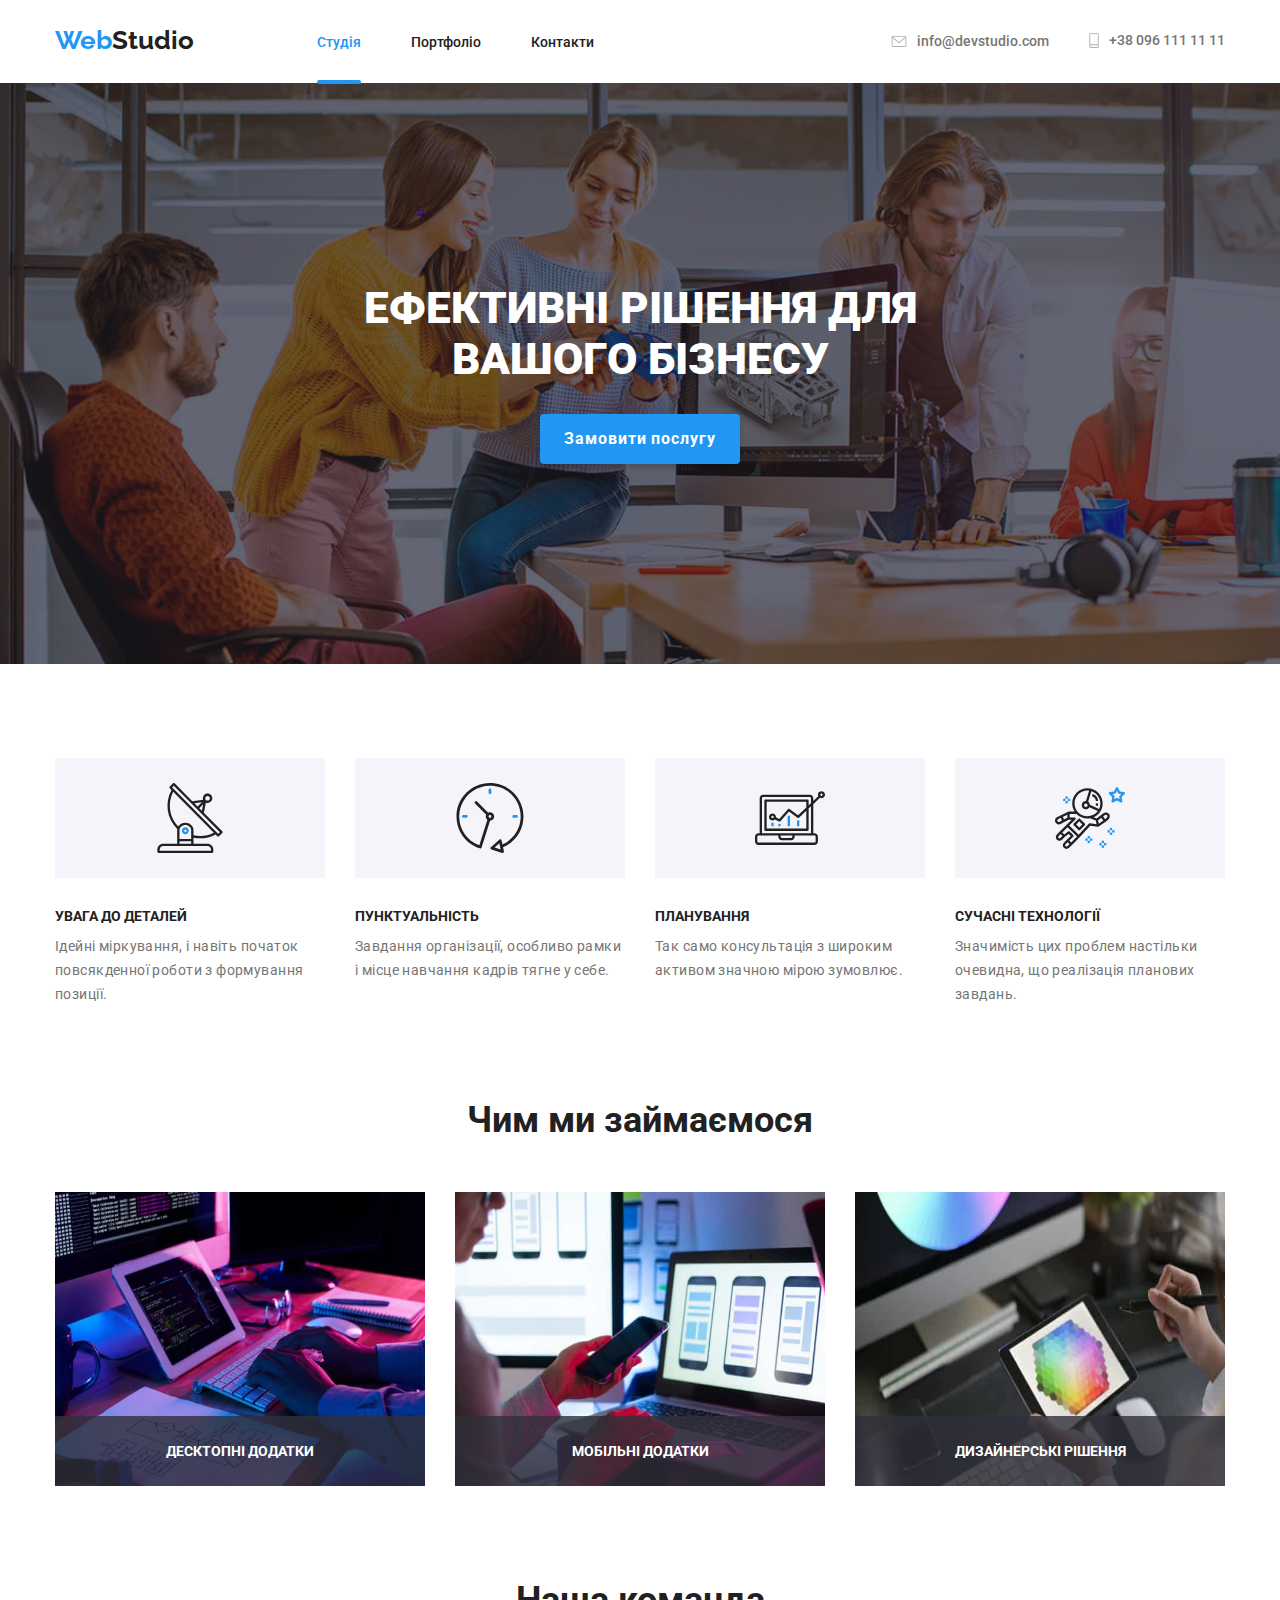
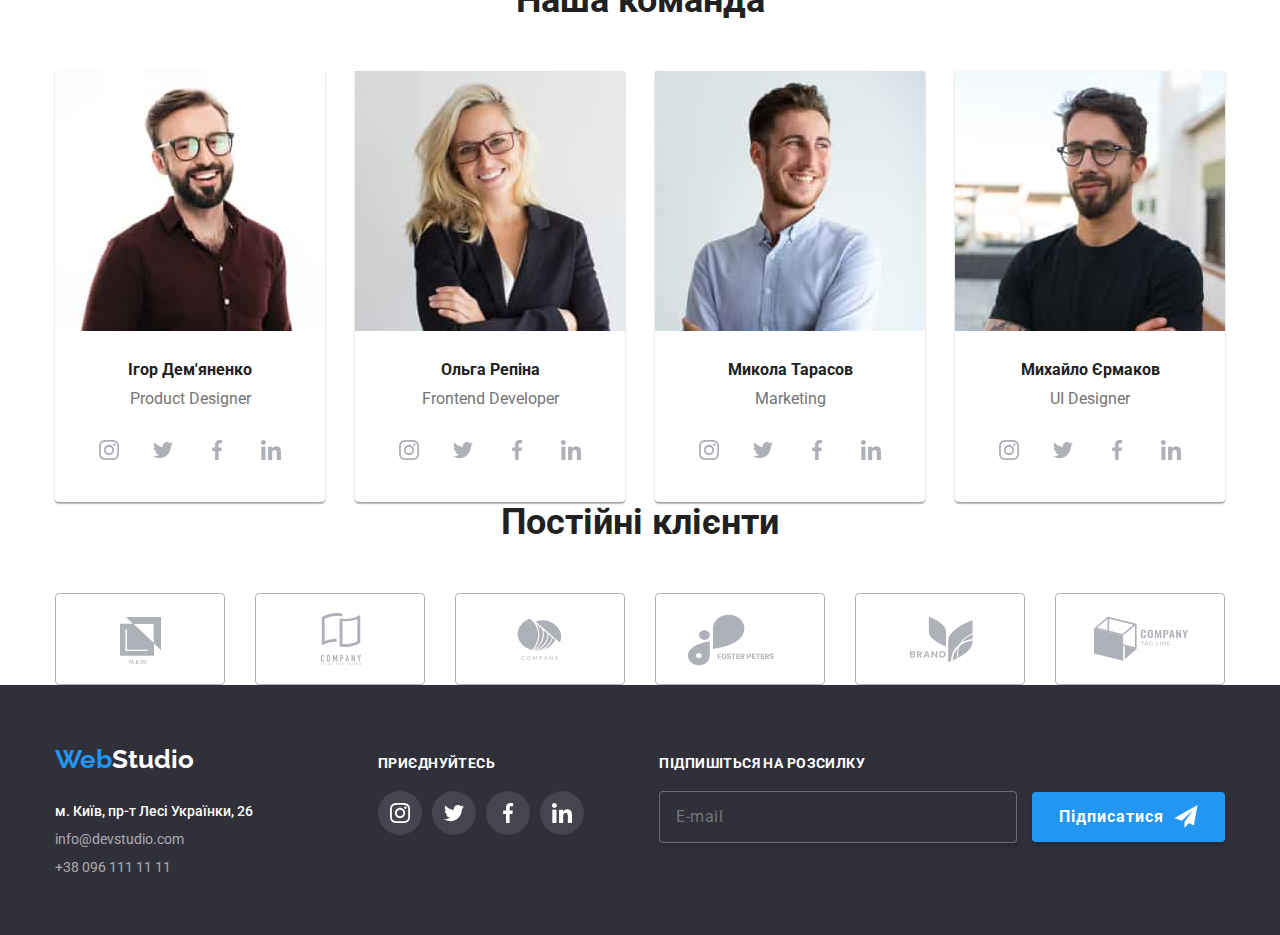
==== index.html @ f4e12fd8 "ya zaibavsya, chesno" ====
<!DOCTYPE html>

<html lang="en">
    <head>
        <meta charset="utf-8">
        <meta name="viewport" content="width=device-width, initial-scale=1.0">
        <title>Усьо</title>
        <link rel="stylesheet" href="css/style.css">
        <link rel="stylesheet" href="css/modern-normalize.css">
        <link rel="icon" href="images/icon.png">
        <link rel="preconnect" href="https://fonts.googleapis.com">
        <link rel="preconnect" href="https://fonts.gstatic.com" crossorigin>
        <link href="https://fonts.googleapis.com/css2?family=Raleway:wght@700&family=Roboto:wght@400;500;700;900&display=swap" rel="stylesheet">
    </head>
    <body>
      <div class="backdrop is-hidden" data-modal>
        <div class="modal">
          <h2 class="modal__title">Залиште свої дані ми вам передзвонимо</h2>
          <form>
          <ul>
            <li>
              <label for="name" class="modal__label">Ім'я</label>
              <div class="modal__checkbox-fix">
              <input type="text" id="name" class="modal__input" required>
              <svg class="modal__icon" width="18px" height="18px">
                <use href="./images/svg/icons.svg#man"></use>    
              </svg>
              </div>
            </li>
            <li>
              <label for="phone" class="modal__label">Телефон</label>
              <div class="modal__checkbox-fix">
              <input type="tel" id="phone" class="modal__input" required>
              <svg class="modal__icon" width="18px" height="18px">
                <use href="./images/svg/icons.svg#telephone"></use>    
              </svg>
              </div>
            </li>
            <li>
              <label for="email" class="modal__label">Пошта</label>
              <div class="modal__checkbox-fix">
              <input type="email" id="email" class="modal__input" required>
              <svg class="modal__icon" width="18px" height="18px">
                <use href="./images/svg/icons.svg#email"></use>    
              </svg>
              </div>
            </li>
            <li>
              <label for="comment" class="modal__label">Коментар</label>
              <textarea name="comment" cols="30" rows="10" class="modal__textarea" placeholder="Введіть текст"></textarea>
            </li>
            <li class="modal__li_checkbox"> 
              <div class="modal__absolute">
              <input type="checkbox" id="cbx" class="modal__checkbox-fix" style="display: none;">
              <label for="cbx" class="modal__check">
                <svg width="18px" height="18px" viewBox="0 0 18 18">
                  <path d="M1,9 L1,3.5 C1,2 2,1 3.5,1 L14.5,1 C16,1 17,2 17,3.5 L17,14.5 C17,16 16,17 14.5,17 L3.5,17 C2,17 1,16 1,14.5 L1,9 Z"></path>
                  <polyline points="1 9 7 14 15 4"></polyline>
                </svg>
                <span class="modal__span-text">Погоджуюся з розсилкою та приймаю <a href="https://legal.ubi.com/privacypolicy/en-INTL" class="modal__span">Умови договору</a></span>
              </label>
            </div>
            </li>
            <li class="modal__li_button">
              <button class="modal__submit">Відправити</button>
            </li>
          </ul>
          <button type="button" class="modal__exit-button" data-modal-close>
            <svg width="10px" height="10px">
              <use href="./images/svg/icons.svg#exit"></use>    
            </svg>
          </button>
        </form>
      </div>
      </div>
        <header>
            <div class="container_header">
                <div class="logo">
                    <a href = '#'><span class="logo__blue">Web</span>Studio</a>
                </div>
                <nav>
                    <ul class="navigation">
                        <li><a href = '#' class="navigation__item_active">Студія</a></li>
                        <li><a href = 'portfolio.html' class="navigation__item">Портфоліо</a></li>
                        <li><a href = '#' class="navigation__item">Контакти</a></li>
                    </ul>
                </nav>
                <ul class="info">
                    <li>
                      <a href="mailto:info@devstudio.com" class="info__item">
                      <svg width="16" height="12px" class="info__icon  icon">
                        <use href="./images/svg/icons.svg#mail"></use>
                      </svg>
                      info@devstudio.com</a></li>
                    <li><a href="tel:+380961111111" class="info__item">
                      <svg width="10" height="16px" class="info__icon icon">
                        <use href="./images/svg/icons.svg#phone"></use>
                      </svg>
                      +38 096 111 11 11</a></li>
                </ul>
            </div>
        </header>
        <main>
            <section class="section_hero">
                <div class="hero">
                    <h1 class="hero__text">Ефективні рішення для вашого бізнесу</h1>
                    <button type="button" class="hero__button" data-modal-open>Замовити послугу</button>
                </div>
            </section>
                <section class="section_features">                
                    <ul>
                    <div class="container">
                    <li class="feature">
                        <div class="feature__icon">
                            <svg>
                                <use href="./images/svg/icons.svg#details"></use>    
                            </svg>
                        </div>
                        <h3 class="feature__title">Увага до деталей</h3>
                        <p class="feature__text">Ідейні міркування, і навіть початок повсякденної роботи з формування позиції.</p></li>
                    <li class="feature">
                        <div class="feature__icon">
                          <svg>
                            <use href="./images/svg/icons.svg#punctuality"></use>    
                        </svg>
                        </div>
                        <h3 class="feature__title">Пунктуальність</h3>
                        <p class="feature__text">Завдання організації, особливо рамки і місце навчання кадрів тягне у себе.</p></li>
                    <li class="feature">
                        <div class="feature__icon">
                          <svg>
                            <use href="./images/svg/icons.svg#plan"></use>    
                        </svg>
                        </div>
                        <h3 class="feature__title">Планування</h3>
                        <p class="feature__text">Так само консультація з широким активом значною мірою зумовлює.</p></li>
                    <li class="feature">
                        <div class="feature__icon">
                          <svg>
                            <use href="./images/svg/icons.svg#tech"></use>    
                        </svg>
                        </div>
                        <h3 class="feature__title">Сучасні технології</h3>
                        <p class="feature__text">Значимість цих проблем настільки очевидна, що реалізація планових завдань.</p></li>
                    </div>
                    </ul>
                </section>
                <section class="section_work">
                    <h2 class="title">Чим ми займаємося</h2>
                    <ul>
                        <div class="container">
                        <li class="occupation"><img src="images/first.jpg" alt="Десктопні додатки" width="370" height="294"><div class="occupation__title">Десктопні додатки</div></li>
                        <li class="occupation"><img src="images/second.jpg" alt="Мобільні додатки" width="370" height="294"><div class="occupation__title">Мобільні додатки</div></li>
                        <li class="occupation"><img src="images/third.jpg" alt="Дизайнерські рішення" width="370" height="294"><div class="occupation__title">Дизайнерські рішення</div></li>
                        </div>
                    </ul>
            </section>
            <section class="section_team">
                <h2 class="title">Наша команда</h2>
                <ul>
                    <div class="container">
                    <li class="card"><img src="images/igor.jpg" alt="Ігор Дем'яненко" width="270" height="260">
                        <div class="card__footer">
                          <h3 class="card__title">Ігор Дем'яненко</h3><p class="card__sub-title">Product Designer</p>
                        <ul class="socials">
                              <li>
                                <a href="instagram.com" class="socials__instagram">
                                <svg class="socials__icon">
                                  <use href="./images/svg/icons.svg#instagram"></use>    
                                </svg>
                              </a>
                              </li>
                              <li>
                                <a href="twitter.com" class="socials__item twitter">
                                <svg class="socials__icon">
                                  <use href="./images/svg/icons.svg#twitter"></use>    
                                </svg>
                              </a>
                              </li>
                              <li>
                                  <a href="facebook.com"  class="socials__item facebook">
                                <svg class="socials__icon">
                                  <use href="./images/svg/icons.svg#facebook"></use>    
                              </svg>
                            </a>
                              </li>
                              <li>
                                <a href="linkedin.com" class="socials__item linkedin">
                                <svg class="socials__icon">
                                  <use href="./images/svg/icons.svg#linkedin"></use>    
                              </svg>
                            </a>
                              </li>
                        </ul>
                        </div></li>
                    <li class="card"><img src="images/olha.jpg" alt="Ольга Репіна" width="270" height="260">
                        <div class="card__footer">
                          <h3 class="card__title">Ольга Репіна</h3><p class="card__sub-title">Frontend Developer</p>
                          <ul class="socials">
                            <li>
                              <a href="instagram.com" class="socials__instagram">
                              <svg class="socials__icon">
                                <use href="./images/svg/icons.svg#instagram"></use>    
                              </svg>
                            </a>
                            </li>
                            <li>
                              <a href="twitter.com" class="socials__item twitter">
                              <svg class="socials__icon">
                                <use href="./images/svg/icons.svg#twitter"></use>    
                              </svg>
                            </a>
                            </li>
                            <li>
                                <a href="facebook.com"  class="socials__item facebook">
                              <svg class="socials__icon">
                                <use href="./images/svg/icons.svg#facebook"></use>    
                            </svg>
                          </a>
                            </li>
                            <li>
                              <a href="linkedin.com" class="socials__item linkedin">
                              <svg class="socials__icon">
                                <use href="./images/svg/icons.svg#linkedin"></use>    
                            </svg>
                          </a>
                            </li>
                      </ul>
                    </div></li>
                    <li class="card"><img src="images/mykola.jpg" alt="Микола Тарасов" width="270" height="260">
                        <div class="card__footer">
                          <h3 class="card__title">Микола Тарасов</h3><p class="card__sub-title">Marketing</p>
                          <ul class="socials">
                            <li>
                              <a href="instagram.com" class="socials__instagram">
                              <svg class="socials__icon">
                                <use href="./images/svg/icons.svg#instagram"></use>    
                              </svg>
                            </a>
                            </li>
                            <li>
                              <a href="twitter.com" class="socials__item twitter">
                              <svg class="socials__icon">
                                <use href="./images/svg/icons.svg#twitter"></use>    
                              </svg>
                            </a>
                            </li>
                            <li>
                                <a href="facebook.com"  class="socials__item facebook">
                              <svg class="socials__icon">
                                <use href="./images/svg/icons.svg#facebook"></use>    
                            </svg>
                          </a>
                            </li>
                            <li>
                              <a href="linkedin.com" class="socials__item linkedin">
                              <svg class="socials__icon">
                                <use href="./images/svg/icons.svg#linkedin"></use>    
                            </svg>
                          </a>
                            </li>
                      </ul>
                    </div></li>
                    <li class="card"><img src="images/mihaylo.jpg" alt="Михайло Єрмаков" width="270" height="260">
                        <div class="card__footer">
                          <h3 class="card__title">Михайло Єрмаков</h3><p class="card__sub-title">UI Designer</p>
                          <ul class="socials">
                            <li>
                              <a href="instagram.com" class="socials__instagram">
                              <svg class="socials__icon">
                                <use href="./images/svg/icons.svg#instagram"></use>    
                              </svg>
                            </a>
                            </li>
                            <li>
                              <a href="twitter.com" class="socials__item twitter">
                              <svg class="socials__icon">
                                <use href="./images/svg/icons.svg#twitter"></use>    
                              </svg>
                            </a>
                            </li>
                            <li>
                                <a href="facebook.com"  class="socials__item facebook">
                              <svg class="socials__icon">
                                <use href="./images/svg/icons.svg#facebook"></use>    
                            </svg>
                          </a>
                            </li>
                            <li>
                              <a href="linkedin.com" class="socials__item linkedin">
                              <svg class="socials__icon">
                                <use href="./images/svg/icons.svg#linkedin"></use>    
                            </svg>
                          </a>
                            </li>
                      </ul>
            </section>
            <section class="section_clients">
                <h2 class="title">
                  Постійні клієнти
                </h2>
                <ul>
                <div class="container">
                <li>
                  <a href="https://www.youtube.com/watch?v=OO7zUml5q20&ab_channel=NapalmRecords"   class="client">
                  <svg class="client__logo">
                    <use href="./images/svg/icons.svg#logo_1"></use>    
                  </svg>
                </a>
                </li>
                <li>
                  <a href="https://www.youtube.com/watch?v=dQw4w9WgXcQ&ab_channel=RickAstley"   class="client">
                  <svg class="client__logo">
                    <use href="./images/svg/icons.svg#logo_2"></use>    
                  </svg>
                </a>
                </li>
                <li>
                  <a href="https://www.youtube.com/watch?v=Nkwhj96kVyU&ab_channel=NapalmRecords"   class="client">
                  <svg class="client__logo">
                    <use href="./images/svg/icons.svg#logo_3"></use>    
                  </svg>
                </a>
                </li>
                <li>
                  <a href="https://www.youtube.com/watch?v=aBcqQsL9dsU&ab_channel=ClubSounds"   class="client">
                  <svg class="client__logo">
                    <use href="./images/svg/icons.svg#logo_4"></use>    
                  </svg>
                </a>
                </li>
                <li>
                  <a href="https://www.youtube.com/watch?v=rsLvcteVve0&ab_channel=vychurno"   class="client">
                  <svg class="client__logo">
                    <use href="./images/svg/icons.svg#logo_5"></use>    
                  </svg>
                </a>
                </li>
                <li>
                  <a href="https://www.youtube.com/watch?v=3X8dvGN1C-4&ab_channel=ArinNation"  class="client">
                  <svg class="client__logo">
                    <use href="./images/svg/icons.svg#logo_6"></use>    
                  </svg>
                </a>
                </li>
              </ul>
            </section>
        </main>
            <footer class="section_footer">
                <div class="container_footer"> 
                    <div class="footer-info">
                      <div class="logo_footer">
                        <a href = 'index.html' class="logo__link"><span class="logo__blue">Web</span>Studio</a>
                      </div>
                      <address class="address">            
                        <p class="address__city">м. Київ, пр-т Лесі Українки, 26</p>
                        <p class="address__info"><a href="mailto:info@devstudio.com" class="address__text">info@devstudio.com</a></p>
                        <p class="address__info"><a href="tel:+380961111111" class="address__text">+38 096 111 11 11</a></p>
                      </address>
                    </div>
                    <div>
                      <h2 class="footer-title">приєднуйтесь</h2>
                      <ul class="socials">
                        <li class="bg_inst">
                          <a href="instagram.com" class="socials__instagram">
                          <svg class="socials__icon">
                            <use href="./images/svg/icons.svg#instagram"></use>    
                          </svg>
                        </a>
                        </li>
                        <li>
                          <a href="twitter.com" class="socials__item_footer twitter">
                          <svg class="socials__icon">
                            <use href="./images/svg/icons.svg#twitter"></use>    
                          </svg>
                        </a>
                        </li>
                        <li>
                            <a href="facebook.com" class="socials__item_footer facebook">
                          <svg class="socials__icon">
                            <use href="./images/svg/icons.svg#facebook"></use>    
                        </svg>
                      </a>
                        </li>
                        <li>
                          <a href="linkedin.com" class="socials__item_footer linkedin">
                          <svg class="socials__icon">
                            <use href="./images/svg/icons.svg#linkedin"></use>    
                        </svg>
                      </a>
                        </li>
                  </ul>
                    </div>
                      <div class="container_footer_mailing">
                      <h2 class="footer-title">підпишіться на розсилку</h2>
                      <form action="#" class="form">
                        <input type="email" class="form__mailing" placeholder="E-mail" required>
                          <button type="submit" class="form__button">
                          <div class="form__submit">
                              Підписатися
                              <svg class="form_icon" width="24px" height="24px">
                                <use href="./images/svg/icons.svg#telegram"></use>    
                              </svg>
                          </div>
                        </button>
                      </form>
                    </div>
                  </div>
            </footer>
            <script src="./js/modal.js"></script>
        </body>
    </html>
---- css/style.css ----
a {
	text-decoration: none;
	cursor: pointer;
	color: #212121;
}

button {
	cursor: pointer;
}

li {
	list-style-type: none;
}

img {
	display: block;
	z-index: 1;
}

ul {
	padding-left: 0px;
	margin: 0 auto;
}

body {
	font-family: Roboto, sans-serif;
	color: var(--main_color);
	text-decoration: none;
	font-size: 14px;
	font-weight: 500;
}

* {
	-webkit-box-sizing: border-box;
	        box-sizing: border-box;
}

footer .socials__icon {
	fill: white;
}

.modal {
	display: block;
	-ms-flex-item-align: center;
	    -ms-grid-row-align: center;
	    align-self: center;
	min-width: 528px;
	background-color: white;
	margin: 0 auto;
	padding: 40px;
	position: relative;
	border-radius: 4px;
	background: white;
	-webkit-box-shadow: 0px 2px 1px 0px rgba(0, 0, 0, 0.2), 0px 1px 1px 0px rgba(0, 0, 0, 0.14), 0px 1px 3px 0px rgba(0, 0, 0, 0.12);
	        box-shadow: 0px 2px 1px 0px rgba(0, 0, 0, 0.2), 0px 1px 1px 0px rgba(0, 0, 0, 0.14), 0px 1px 3px 0px rgba(0, 0, 0, 0.12);
	-webkit-transition: 300ms ease-in;
	transition: 300ms ease-in;
}
.modal__absolute {
	position: absolute;
}
.modal__title {
	color: #212121;
	text-align: center;
	font-size: 20px;
	font-weight: 700;
	letter-spacing: 0.6px;
	margin: 0 auto;
	margin-bottom: 2px;
}
.modal__label {
	color: #757575;
	font-size: 12px;
	font-weight: 400;
	letter-spacing: 0.12px;
	margin: 10px 0 4px 0px;
	display: inline-block;
	-webkit-transition: 300ms ease-in;
	transition: 300ms ease-in;
}
.modal__checkbox-fix {
	position: relative;
}
.modal__input {
	height: 40px;
	width: 100%;
	border-radius: 4px;
	border: 1px solid rgba(33, 33, 33, 0.2);
	padding: 0 0 0 42px;
	-webkit-transition: 300ms ease-in;
	transition: 300ms ease-in;
}
.modal__input:hover, .modal__input:focus {
	border: 1px solid #2196F3;
	-webkit-transition: 300ms;
	transition: 300ms;
	outline: none;
}
.modal__input:hover + .modal__icon, .modal__input:focus + .modal__icon {
	fill: #2196F3;
	-webkit-transition: 300ms ease-in;
	transition: 300ms ease-in;
}
.modal__icon {
	display: inline-block;
	position: absolute;
	top: 11px;
	left: 12px;
	fill: #212121;
	-webkit-transition: 300ms ease-in;
	transition: 300ms ease-in;
}
.modal__textarea {
	height: 120px;
	width: 100%;
	border-radius: 4px;
	border: 1px solid rgba(33, 33, 33, 0.2);
	padding: 12px 16px 12px 16px;
	resize: none;
}
.modal__textarea:focus, .modal__textarea:hover {
	border: 1px solid #2196F3;
	outline: none;
	-webkit-transition: 300ms ease-in;
	transition: 300ms ease-in;
}
.modal__li_checkbox {
	position: relative;
	text-align: center;
	color: #757575;
	font-size: 14px;
	font-weight: 400;
	line-height: 171.429%;
	letter-spacing: 0.42px;
	margin-top: 20px;
	padding: 11px 12px 11px;
}
.modal__li_button {
	text-align: center;
}
.modal__check {
	cursor: pointer;
	position: relative;
	margin: auto;
	width: 18px;
	height: 18px;
	-webkit-tap-highlight-color: transparent;
	-webkit-transform: translate3d(0, 0, 0);
	        transform: translate3d(0, 0, 0);
}
.modal__check svg {
	position: relative;
	z-index: 1;
	fill: none;
	stroke-linecap: round;
	stroke-linejoin: round;
	stroke: #C8CCD4;
	stroke-width: 1.5;
	-webkit-transform: translate3d(0, 0, 0);
	        transform: translate3d(0, 0, 0);
	-webkit-transition: all 0.2s ease;
	transition: all 0.2s ease;
}
.modal__check svg path {
	stroke-dasharray: 60;
	stroke-dashoffset: 0;
}
.modal__check svg polyline {
	stroke-dasharray: 22;
	stroke-dashoffset: 66;
}
.modal__check:hover::before {
	opacity: 1;
}
.modal__check:hover svg {
	stroke: #2196F3;
}
.modal__span {
	color: #2196F3;
	text-decoration: underline;
}
.modal__submit {
	background-color: #2196F3;
	color: white;
	padding: 10px 52px 10px 52px;
	border-radius: 4px;
	text-align: center;
	font-size: 16px;
	font-weight: 700;
	line-height: 30px;
	letter-spacing: 0.96px;
	margin-top: 30px;
	border: none;
	-webkit-box-shadow: 0px 4px 4px 0px rgba(0, 0, 0, 0.15);
	        box-shadow: 0px 4px 4px 0px rgba(0, 0, 0, 0.15);
	cursor: pointer;
}
.modal__submit:hover, .modal__submit:focus {
	background-color: #1c81d4;
	-webkit-transition: 300ms ease-in;
	transition: 300ms ease-in;
}
.modal__exit-button {
	position: absolute;
	border: 1px solid #f6f6f6;
	width: 30px;
	height: 30px;
	right: 8px;
	top: 8px;
	border-radius: 15px;
	background-color: white;
	-webkit-transition: 300ms ease-in;
	transition: 300ms ease-in;
}
.modal__exit-button:hover, .modal__exit-button:focus {
	border: 1px solid #2196F3;
	-webkit-transition: 300ms ease-in;
	transition: 300ms ease-in;
}
.modal__span-text {
	margin-left: 9px;
}

#cbx:checked + .modal__check svg {
	stroke: #4285F4;
}

#cbx:checked + .modal__check svg path {
	stroke-dashoffset: 60;
	-webkit-transition: all 0.3s linear;
	transition: all 0.3s linear;
}

#cbx:checked + .modal__check svg polyline {
	stroke-dashoffset: 42;
	-webkit-transition: all 0.2s linear;
	transition: all 0.2s linear;
	-webkit-transition-delay: 0.15s;
	        transition-delay: 0.15s;
}

#cbx:checked + .check svg {
	stroke: #4285F4;
}

#cbx:checked + .check svg path {
	stroke-dashoffset: 60;
	-webkit-transition: all 0.3s linear;
	transition: all 0.3s linear;
}

#cbx:checked + .check svg polyline {
	stroke-dashoffset: 42;
	-webkit-transition: all 0.2s linear;
	transition: all 0.2s linear;
	-webkit-transition-delay: 0.15s;
	        transition-delay: 0.15s;
}

.backdrop {
	display: -webkit-box;
	display: -ms-flexbox;
	display: flex;
	position: fixed;
	width: 100%;
	height: 100%;
	background-color: rgba(0, 0, 0, 0.2);
	-webkit-transition: 300ms ease-in;
	transition: 300ms ease-in;
	z-index: 9999;
}

.is-hidden {
	opacity: 0;
	pointer-events: none;
}

.logo {
	font-family: Raleway;
	color: #212121;
	font-weight: 700;
	font-size: 26px;
	text-decoration: none;
	padding-top: 24px;
	padding-bottom: 25px;
	margin-right: 93px;
}
.logo_footer {
	font-family: Raleway;
	font-weight: 700;
	font-size: 26px;
	text-decoration: none;
	color: white;
}
.logo__blue {
	font-family: Raleway;
	color: #2196F3;
	font-weight: 700;
	font-size: 26px;
	text-decoration: none;
}
.logo__link {
	color: white;
}

.navigation {
	display: -webkit-box;
	display: -ms-flexbox;
	display: flex;
	gap: 50px;
	-webkit-box-orient: horizontal;
	-webkit-box-direction: normal;
	    -ms-flex-direction: row;
	        flex-direction: row;
	margin-top: 0px;
	margin-left: 0px;
}
.navigation__item {
	color: #212121;
	list-style-type: none;
	padding: 32px 0 32px 0;
	position: relative;
}
.navigation__item:hover, .navigation__item:focus {
	color: #2196F3;
	-webkit-transition: 300ms ease-in;
	transition: 300ms ease-in;
}
.navigation__item:hover::after, .navigation__item:focus::after {
	position: absolute;
	content: "";
	height: 4px;
	width: 100%;
	border-radius: 2px;
	bottom: -2px;
	left: 0px;
	background-color: #2196F3;
	-webkit-transition: 300ms ease;
	transition: 300ms ease;
}
.navigation__item_active {
	color: #2196F3;
	list-style-type: none;
	position: relative;
	padding: 32px 0 32px 0;
}
.navigation__item_active::after {
	position: absolute;
	content: "";
	height: 4px;
	width: 100%;
	border-radius: 2px;
	bottom: -2px;
	left: 0px;
	background-color: #2196F3;
	-webkit-transition: 300ms ease;
	transition: 300ms ease;
}

.info {
	padding-top: 32px;
	padding-bottom: 32px;
	display: -webkit-box;
	display: -ms-flexbox;
	display: flex;
	gap: 40px;
	margin-right: 0;
	margin-left: auto;
	-webkit-box-align: center;
	    -ms-flex-align: center;
	        align-items: center;
}
.info__item {
	color: #757575;
	display: -webkit-inline-box;
	display: -ms-inline-flexbox;
	display: inline-flex;
	-webkit-transition: 300ms ease-in;
	transition: 300ms ease-in;
	-webkit-box-align: center;
	    -ms-flex-align: center;
	        align-items: center;
	transition: 300ms ease-in;
}
.info__item:hover, .info__item:focus {
	color: #2196F3;
	-webkit-transition: 300ms ease-in;
	transition: 300ms ease-in;
}
.info__item:hover svg, .info__item:focus svg {
	fill: #2196F3;
	-webkit-transition: 300ms ease-in;
	transition: 300ms ease-in;
}
.info__icon {
	fill: #AFB1B8;
	margin-right: 10px;
}

.feature {
	color: #757575;
	font-weight: 400;
	max-width: 270px;
}
.feature__icon {
	display: -webkit-box;
	display: -ms-flexbox;
	display: flex;
	-webkit-box-align: center;
	    -ms-flex-align: center;
	        align-items: center;
	-webkit-box-pack: center;
	    -ms-flex-pack: center;
	        justify-content: center;
	background-color: #F5F4FA;
	max-height: 120px;
	margin-bottom: 30px;
	padding: 25px 100px 25px 100px;
}
.feature__title {
	color: #212121;
	text-transform: uppercase;
	font-weight: 700;
	font-size: 14px;
	margin: 0 auto;
	margin-bottom: 10px;
}
.feature__text {
	color: #757575;
	font-size: 14px;
	font-weight: 400;
	line-height: 24px;
	letter-spacing: 0.42px;
	margin: 0 auto;
}

.hero {
	padding-top: 200px;
	padding-bottom: 200px;
	background-image: -webkit-gradient(linear, left top, left bottom, from(rgba(47, 48, 58, 0.4)), to(rgba(47, 48, 58, 0.4))), url(../images/hero_bg.jpg);
	background-image: linear-gradient(rgba(47, 48, 58, 0.4), rgba(47, 48, 58, 0.4)), url(../images/hero_bg.jpg);
	background-repeat: no-repeat;
	background-size: cover;
}
.hero__text {
	max-width: 700px;
	text-align: center;
	color: white;
	font-size: 44px;
	font-style: normal;
	font-weight: 900;
	text-transform: uppercase;
	margin: 0 auto;
	margin-bottom: 30px;
}
.hero__button {
	background-color: #2196F3;
	color: white;
	padding: 10px 24px 10px 24px;
	border-radius: 5px;
	border-radius: 4px;
	font-size: 16px;
	letter-spacing: 0.96px;
	line-height: 187.5%;
	font-weight: 700;
	-webkit-box-shadow: 0px 4px 4px 0px rgba(0, 0, 0, 0.15);
	        box-shadow: 0px 4px 4px 0px rgba(0, 0, 0, 0.15);
	border: none;
	cursor: pointer;
	-webkit-transition: 300ms ease-in;
	transition: 300ms ease-in;
}
.hero__button:focus, .hero__button:hover {
	background-color: #1c81d4;
	-webkit-transition: 300ms ease-in;
	transition: 300ms ease-in;
}

.occupation {
	position: relative;
}
.occupation__title {
	color: white;
	font-weight: 700;
	text-transform: uppercase;
	position: absolute;
	text-align: center;
	padding: 27px 0 27px 0;
	max-height: 70px;
	width: 100%;
	background: rgba(47, 48, 58, 0.8);
	bottom: 0%;
}

.card {
	background-color: white;
	border-radius: 0px 0px 4px 4px;
	-webkit-box-shadow: 0px 2px 1px 0px rgba(0, 0, 0, 0.2), 0px 1px 1px 0px rgba(0, 0, 0, 0.14), 0px 1px 3px 0px rgba(0, 0, 0, 0.12);
	        box-shadow: 0px 2px 1px 0px rgba(0, 0, 0, 0.2), 0px 1px 1px 0px rgba(0, 0, 0, 0.14), 0px 1px 3px 0px rgba(0, 0, 0, 0.12);
}
.card__footer {
	padding: 30px 0 30px 0;
}
.card__title {
	color: #212121;
	font-size: 16px;
	text-align: center;
	margin: 0 auto;
}
.card__sub-title {
	color: #757575;
	font-size: 16px;
	font-weight: 400;
	text-align: center;
	margin-top: 10px;
}

.socials {
	display: -webkit-box;
	display: -ms-flexbox;
	display: flex;
	-webkit-box-pack: center;
	    -ms-flex-pack: center;
	        justify-content: center;
	gap: 10px;
	margin-top: 20px;
}
.socials__instagram {
	position: relative;
	display: block;
	width: 44px;
	height: 44px;
	padding: 12px 12px 12px 12px;
	border-radius: 22px;
	z-index: 2;
	fill: #AFB1B8;
}
.socials__instagram:focus::before, .socials__instagram:hover::before {
	opacity: 1;
}
.socials__instagram:focus .socials__icon, .socials__instagram:hover .socials__icon {
	fill: white;
}
.socials__instagram::before {
	position: absolute;
	content: "";
	inset: 0;
	border-radius: 22px;
	background-image: radial-gradient(circle at 30% 107%, #fdf497 0%, #fdf497 5%, #fd5949 45%, #d6249f 60%, #285AEB 90%);
	z-index: 1;
	opacity: 0;
	-webkit-transition: opacity 0.25s linear;
	transition: opacity 0.25s linear;
}
.socials__icon {
	width: 20px;
	height: 20px;
	fill: #AFB1B8;
	z-index: 2;
	position: absolute;
}
.socials__item {
	background: white;
	width: 44px;
	height: 44px;
	padding: 12px 12px 12px 12px;
	border-radius: 22px;
	-webkit-transition-duration: 250ms;
	        transition-duration: 250ms;
	z-index: 1;
	display: block;
	position: relative;
}
.socials__item:focus .socials__icon, .socials__item:hover .socials__icon {
	fill: white;
}
.socials__item_footer {
	background-color: rgba(255, 255, 255, 0.1);
	width: 44px;
	height: 44px;
	padding: 12px 12px 12px 12px;
	border-radius: 22px;
	-webkit-transition-duration: 250ms;
	        transition-duration: 250ms;
	z-index: 1;
	display: block;
	position: relative;
}

.twitter:hover, .twitter:focus {
	background-color: #1DA1F2;
}

.facebook:hover, .facebook:focus {
	background-color: #4267B2;
}

.linkedin:hover, .linkedin:focus {
	background-color: #0077B5;
}

.client {
	border: 1px solid #AFB1B8;
	border-radius: 4px;
	padding: 16px 32px 16px 32px;
	max-width: 170px;
	max-height: 92px;
	-webkit-transition: 300ms ease-in;
	transition: 300ms ease-in;
	display: inline-block;
}
.client__logo {
	fill: #AFB1B8;
	width: 106px;
	height: 60px;
	-webkit-transition: 300ms ease-in;
	transition: 300ms ease-in;
}
.client:hover, .client:focus {
	border: 1px solid #2196F3;
	-webkit-transition-duration: 300ms;
	        transition-duration: 300ms;
}
.client:hover .client__logo, .client:focus .client__logo {
	fill: #2196F3;
	-webkit-transition-duration: 150ms;
	        transition-duration: 150ms;
}

.footer-info {
	margin-right: 70px;
}

.address {
	color: white;
	margin-top: 28px;
}
.address__city {
	font-style: normal;
	margin: 0 auto;
}
.address__info {
	color: rgba(255, 255, 255, 0.6);
	font-weight: 400;
	line-height: 16px;
	text-decoration: none;
	font-style: normal;
	margin: 0 auto;
	margin-top: 12px;
	margin-right: 94px;
	cursor: pointer;
}
.address__text {
	color: rgba(255, 255, 255, 0.6);
}
.address__text:focus, .address__text:hover {
	color: #2196F3;
	-webkit-transition: 300ms ease-in;
	transition: 300ms ease-in;
}

.footer-title {
	color: white;
	font-family: Roboto;
	font-size: 14px;
	font-weight: 700;
	text-transform: uppercase;
	margin: 0;
	letter-spacing: 0.42px;
}

.bg_inst {
	background-color: rgba(255, 255, 255, 0.1);
	border-radius: 22px;
}

.form_icon {
	margin-left: 10px;
	fill: white;
}
.form__mailing {
	background-color: #2F303A;
	-webkit-box-flex: 1;
	    -ms-flex-positive: 1;
	        flex-grow: 1;
	margin-top: 20px;
	padding: 15px 16px 15px 16px;
	color: rgba(255, 255, 255, 0.6);
	font-size: 16px;
	font-style: normal;
	font-weight: 400;
	line-height: 20px;
	letter-spacing: 0.48px;
	outline: none;
	border-radius: 4px;
	border: 1px solid rgba(255, 255, 255, 0.3);
	-webkit-box-shadow: 0px 4px 4px 0px rgba(0, 0, 0, 0.15);
	        box-shadow: 0px 4px 4px 0px rgba(0, 0, 0, 0.15);
	width: 358px;
	color: white;
}
.form__button {
	background-color: #2196F3;
	color: white;
	padding: 10px 27px 10px 27px;
	border-radius: 4px;
	max-width: 200px;
	margin-left: 12px;
	font-size: 16px;
	font-weight: 700;
	line-height: 30px;
	letter-spacing: 0.96px;
	border: none;
	-webkit-box-shadow: 0px 4px 4px 0px rgba(0, 0, 0, 0.15);
	        box-shadow: 0px 4px 4px 0px rgba(0, 0, 0, 0.15);
	display: inline;
	-webkit-transition: 300ms ease-in;
	transition: 300ms ease-in;
}
.form__button:hover, .form__button:focus {
	background-color: #1c81d4;
}
.form__submit {
	display: -webkit-box;
	display: -ms-flexbox;
	display: flex;
	-webkit-box-align: center;
	    -ms-flex-align: center;
	        align-items: center;
}

.container {
	display: -webkit-box;
	display: -ms-flexbox;
	display: flex;
	-ms-flex-wrap: wrap;
	    flex-wrap: wrap;
	padding: 0 15px;
	margin: 0 auto;
	gap: 30px;
	max-width: 1200px;
}
.container_header {
	display: -webkit-box;
	display: -ms-flexbox;
	display: flex;
	-ms-flex-wrap: wrap;
	    flex-wrap: wrap;
	padding: 0 15px;
	margin: 0 auto;
	gap: 30px;
	max-width: 1200px;
	-webkit-box-align: center;
	    -ms-flex-align: center;
	        align-items: center;
	margin-left: auto;
	margin-right: auto;
}
.container_footer {
	display: -webkit-box;
	display: -ms-flexbox;
	display: flex;
	-ms-flex-wrap: wrap;
	    flex-wrap: wrap;
	padding: 0 15px;
	margin: 0 auto;
	gap: 30px;
	max-width: 1200px;
	margin: 0 auto;
	-webkit-box-align: baseline;
	    -ms-flex-align: baseline;
	        align-items: baseline;
}
.container_footer_mailing {
	margin-left: auto;
}

.title {
	color: #212121;
	font-size: 36px;
	font-weight: 700;
	text-align: center;
	margin: 0 auto;
	margin-bottom: 50px;
}

.section_hero {
	background-color: #2F303A;
	width: 100%;
	text-align: center;
}
.section_features {
	padding: 94px 0 94px 0;
}
.section_work {
	padding-bottom: 94px;
}
.section_footer {
	background-color: #2F303A;
	width: 100%;
	position: absolute;
	padding: 60px 0 60px 0;
}
.section__team {
	background-color: #F5F4FA;
	padding: 94px 0 94px 0;
}
.section__clients {
	padding: 94px 0 94px 0;
	font-weight: 700;
	font-size: 36px;
}
.section_portfolio {
	padding-top: 94px;
	padding-bottom: 94px;
}

.nav-port {
	display: -webkit-box;
	display: -ms-flexbox;
	display: flex;
	-webkit-box-pack: center;
	    -ms-flex-pack: center;
	        justify-content: center;
	-ms-flex-wrap: wrap;
	    flex-wrap: wrap;
	gap: 8px;
	margin: 0 auto;
	margin-bottom: 20px;
}
.nav-port__button {
	background-color: #F5F4FA;
	color: #212121;
	padding: 6px 22px 6px 22px;
	border-radius: 4px;
	height: 38px;
	border: none;
	font-weight: 500;
	cursor: pointer;
}
.nav-port__button:hover, .nav-port__button:focus {
	background-color: #2196F3;
	-webkit-box-shadow: 0px 2px 2px 0px rgba(0, 0, 0, 0.12), 0px 1px 2px 0px rgba(0, 0, 0, 0.08), 0px 3px 1px 0px rgba(0, 0, 0, 0.1);
	        box-shadow: 0px 2px 2px 0px rgba(0, 0, 0, 0.12), 0px 1px 2px 0px rgba(0, 0, 0, 0.08), 0px 3px 1px 0px rgba(0, 0, 0, 0.1);
	color: white;
	-webkit-transition: 300ms;
	transition: 300ms;
}

.commissions {
	display: -webkit-box;
	display: -ms-flexbox;
	display: flex;
	-webkit-box-orient: horizontal;
	-webkit-box-direction: normal;
	    -ms-flex-direction: row;
	        flex-direction: row;
	-ms-flex-wrap: wrap;
	    flex-wrap: wrap;
	gap: 30px;
}

.commission {
	max-width: 370px;
}
.commission:hover .commission-top__overlay {
	-webkit-transform: translateY(0%);
	        transform: translateY(0%);
	-webkit-transition: -webkit-transform 250ms ease-out;
	transition: -webkit-transform 250ms ease-out;
	transition: transform 250ms ease-out;
	transition: transform 250ms ease-out, -webkit-transform 250ms ease-out;
}
.commission:hover {
	-webkit-box-shadow: 1px 4px 6px 0px rgba(0, 0, 0, 0.16), 0px 4px 4px 0px rgba(0, 0, 0, 0.06), 0px 1px 1px 0px rgba(0, 0, 0, 0.12);
	        box-shadow: 1px 4px 6px 0px rgba(0, 0, 0, 0.16), 0px 4px 4px 0px rgba(0, 0, 0, 0.06), 0px 1px 1px 0px rgba(0, 0, 0, 0.12);
	-webkit-transition: 300ms;
	transition: 300ms;
}

.commission-top {
	position: relative;
	overflow: hidden;
}
.commission-top__overlay {
	position: absolute;
	left: 0px;
	top: 0px;
	width: 100%;
	height: 100%;
	background-color: rgba(33, 150, 243, 0.9);
	-webkit-transform: translateY(100%);
	        transform: translateY(100%);
	padding: 63px 24px 63px;
	color: white;
	font-size: 18px;
	font-weight: 400;
	line-height: 28px;
	-webkit-transition: 300ms ease-in;
	transition: 300ms ease-in;
}

.commission-bot {
	border: 1px solid #f6f6f6;
	padding: 20px 24px 20px 24px;
	z-index: 3;
}
.commission-bot__title {
	color: #212121;
	font-size: 18px;
	font-weight: 700;
	margin: 0 auto;
	line-height: 36px; /* 200% */
	letter-spacing: 1.08px;
}
.commission-bot__sub-title {
	color: #757575;
	font-size: 16px;
	font-weight: 400;
	margin: 0 auto;
	line-height: 30px; /* 187.5% */
	letter-spacing: 0.48px;
	margin-top: 4px;
}

.nav-port {
	display: -webkit-box;
	display: -ms-flexbox;
	display: flex;
	-webkit-box-pack: center;
	    -ms-flex-pack: center;
	        justify-content: center;
	-ms-flex-wrap: wrap;
	    flex-wrap: wrap;
	gap: 8px;
	margin: 0 auto;
	margin-bottom: 20px;
}
.nav-port__button {
	background-color: #F5F4FA;
	color: #212121;
	padding: 6px 22px 6px 22px;
	border-radius: 4px;
	height: 38px;
	border: none;
	font-weight: 500;
	cursor: pointer;
}
.nav-port__button:hover, .nav-port__button:focus {
	background-color: #2196F3;
	-webkit-box-shadow: 0px 2px 2px 0px rgba(0, 0, 0, 0.12), 0px 1px 2px 0px rgba(0, 0, 0, 0.08), 0px 3px 1px 0px rgba(0, 0, 0, 0.1);
	        box-shadow: 0px 2px 2px 0px rgba(0, 0, 0, 0.12), 0px 1px 2px 0px rgba(0, 0, 0, 0.08), 0px 3px 1px 0px rgba(0, 0, 0, 0.1);
	color: white;
	-webkit-transition: 300ms;
	transition: 300ms;
}
/*# sourceMappingURL=style.css.map */
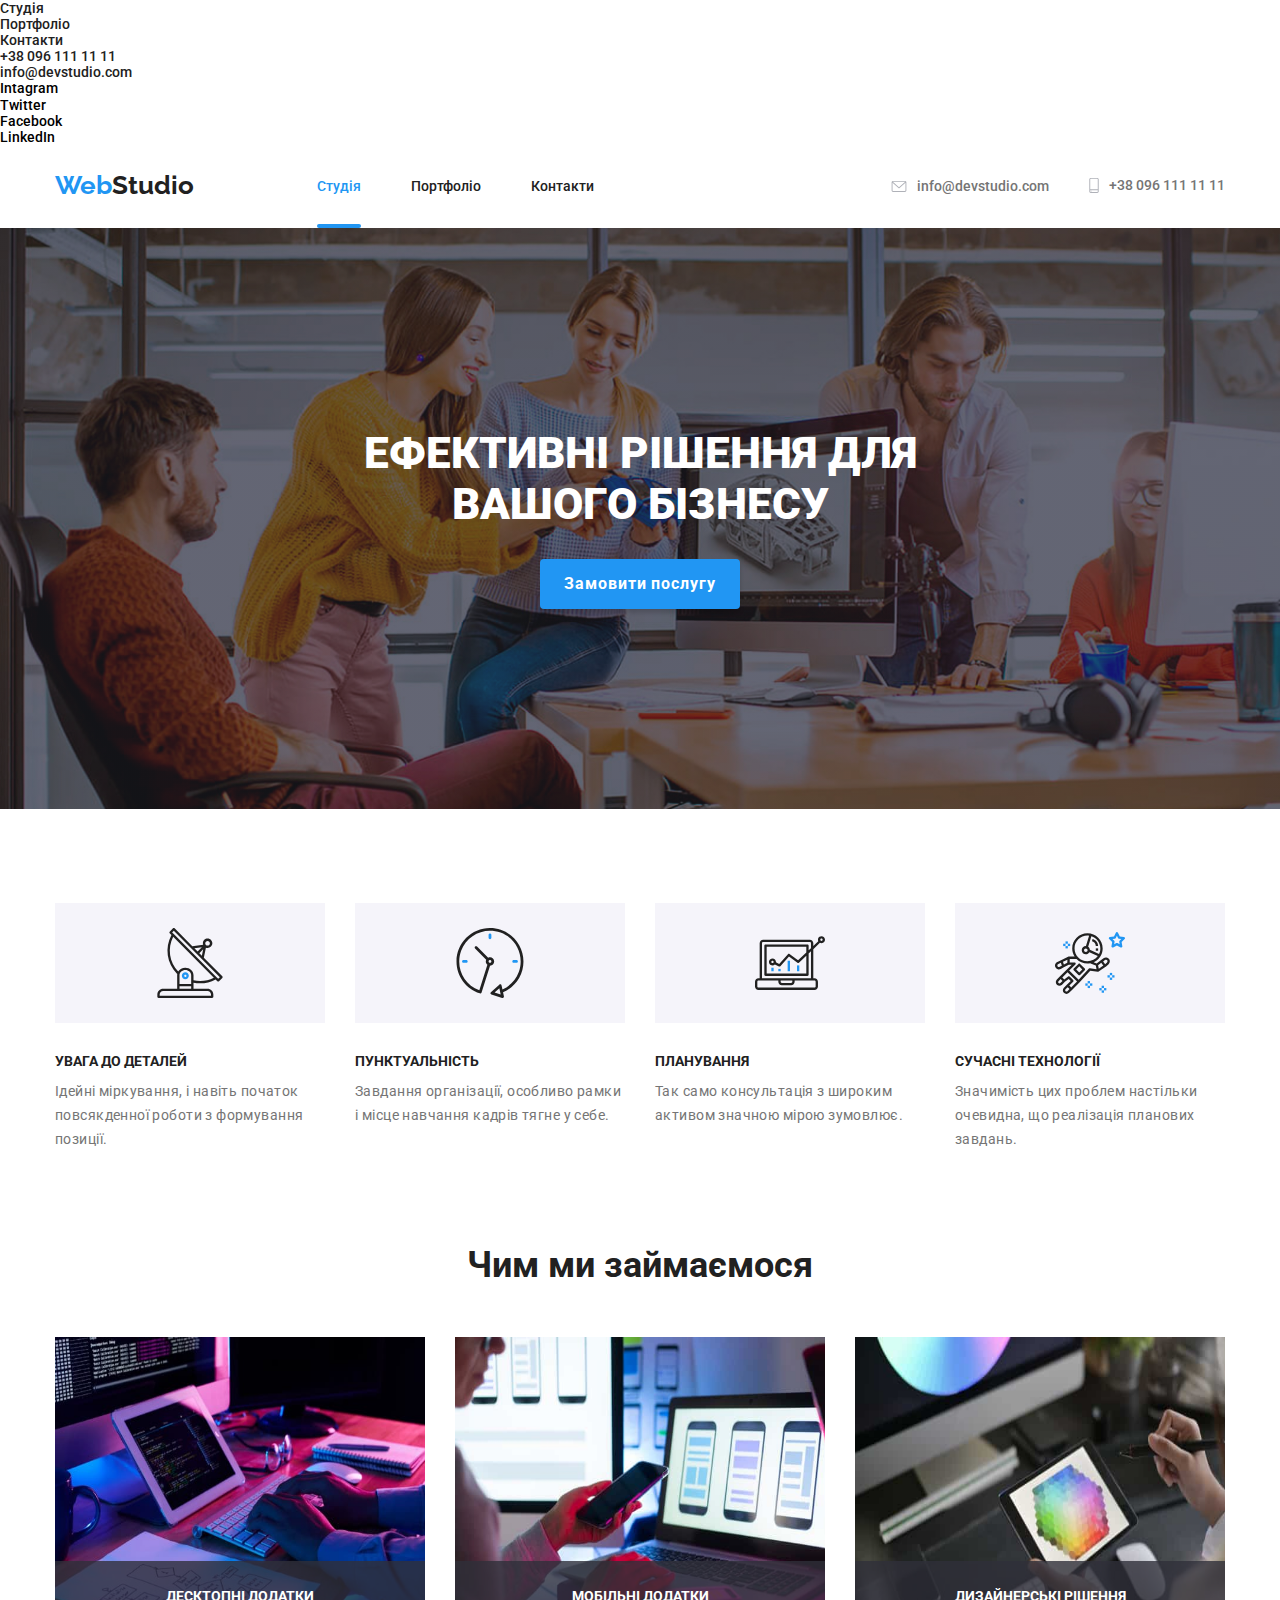
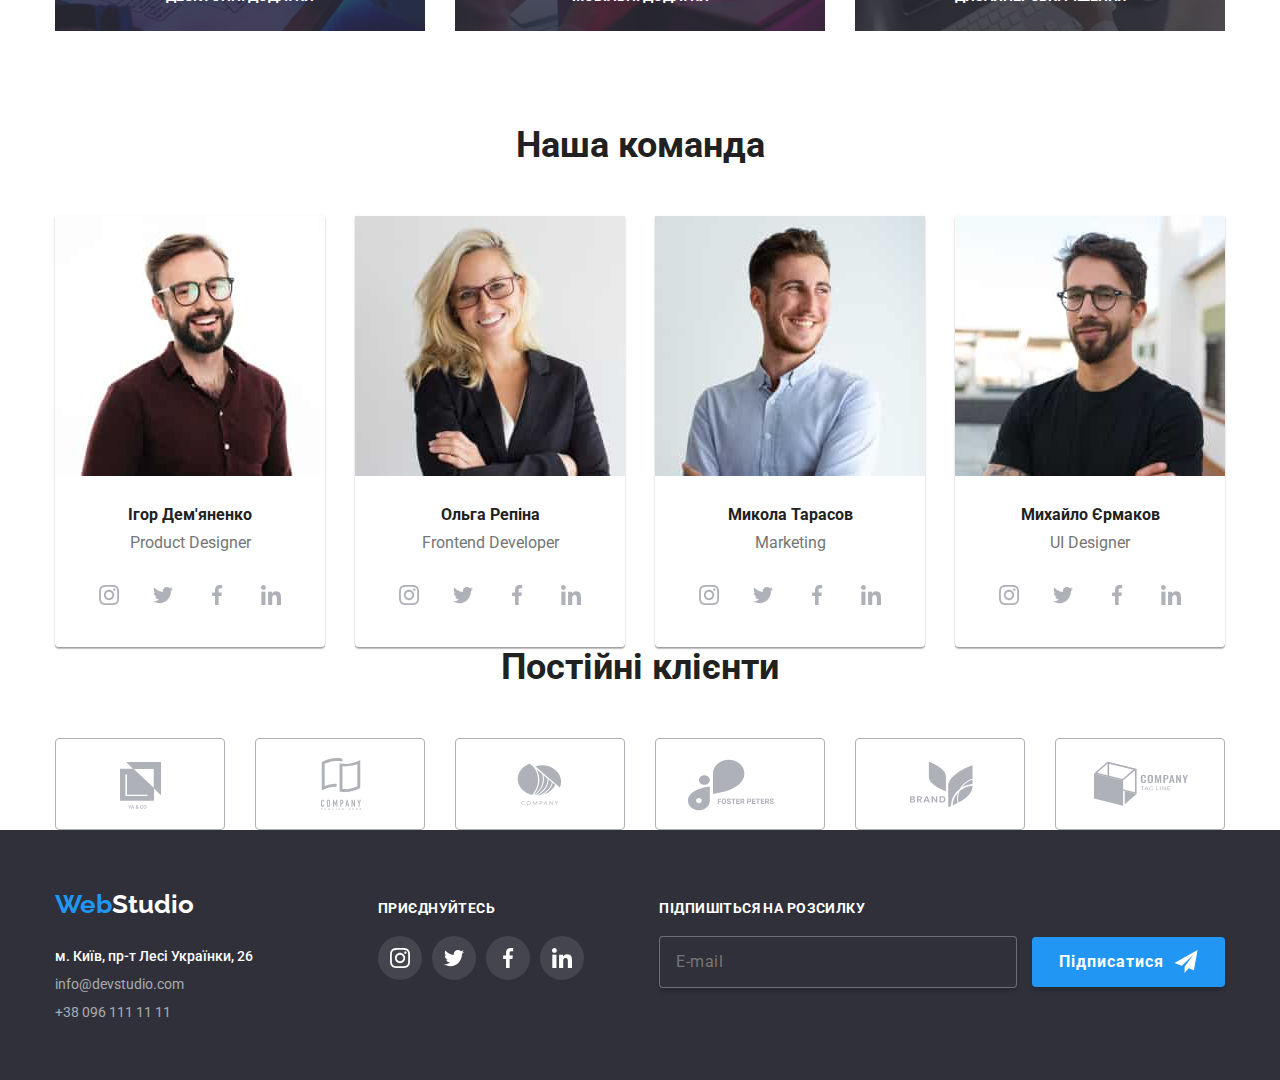
==== commit 08ffb076: "lab 8 xdd" ====
--- a/index.html
+++ b/index.html
@@ -3,7 +3,7 @@
 <html lang="en">
     <head>
         <meta charset="utf-8">
-        <meta name="viewport" content="width=device-width, initial-scale=1.0">
+        <meta name="viewport" content="width=device-width, initial-scale=1">
         <title>Усьо</title>
         <link rel="stylesheet" href="css/style.css">
         <link rel="stylesheet" href="css/modern-normalize.css">
@@ -74,6 +74,37 @@
       </div>
       </div>
         <header>
+          <div class="burger burger_close" open-menu>
+            <span></span>
+          </div>
+          <div class="menu_android closed" menu>
+            <nav>
+              <ul class="navigation_android">
+                  <li><a href = '#' class="navigation__item_android active">Студія</a></li>
+                  <li><a href = 'portfolio.html' class="navigation__item_android">Портфоліо</a></li>
+                  <li><a href = '#' class="navigation__item_android">Контакти</a></li>
+              </ul>
+            </nav>
+            <div style="margin-top: auto;">
+              <ul class="info_android">
+                <li>
+                  <a href="tel:+380961111111" class="info_android-tel">
+                  +38 096 111 11 11</a></li>
+                <li  class="info_android-email">
+                  <a href="mailto:info@devstudio.com"  class="info_android-email">
+                  info@devstudio.com</a>
+                </li>                
+              </ul>
+            </div>
+            <div>
+            <ul class="menu__social">
+              <li class="menu__social_item border">Intagram</li>
+              <li class="menu__social_item border">Twitter</li>
+              <li class="menu__social_item border">Facebook</li>
+              <li>LinkedIn</li>
+            </ul>
+            </div>
+          </div>
             <div class="container_header">
                 <div class="logo">
                     <a href = '#'><span class="logo__blue">Web</span>Studio</a>
@@ -408,5 +439,6 @@
                   </div>
             </footer>
             <script src="./js/modal.js"></script>
+            <script src="./js/menu.js"></script>
         </body>
     </html>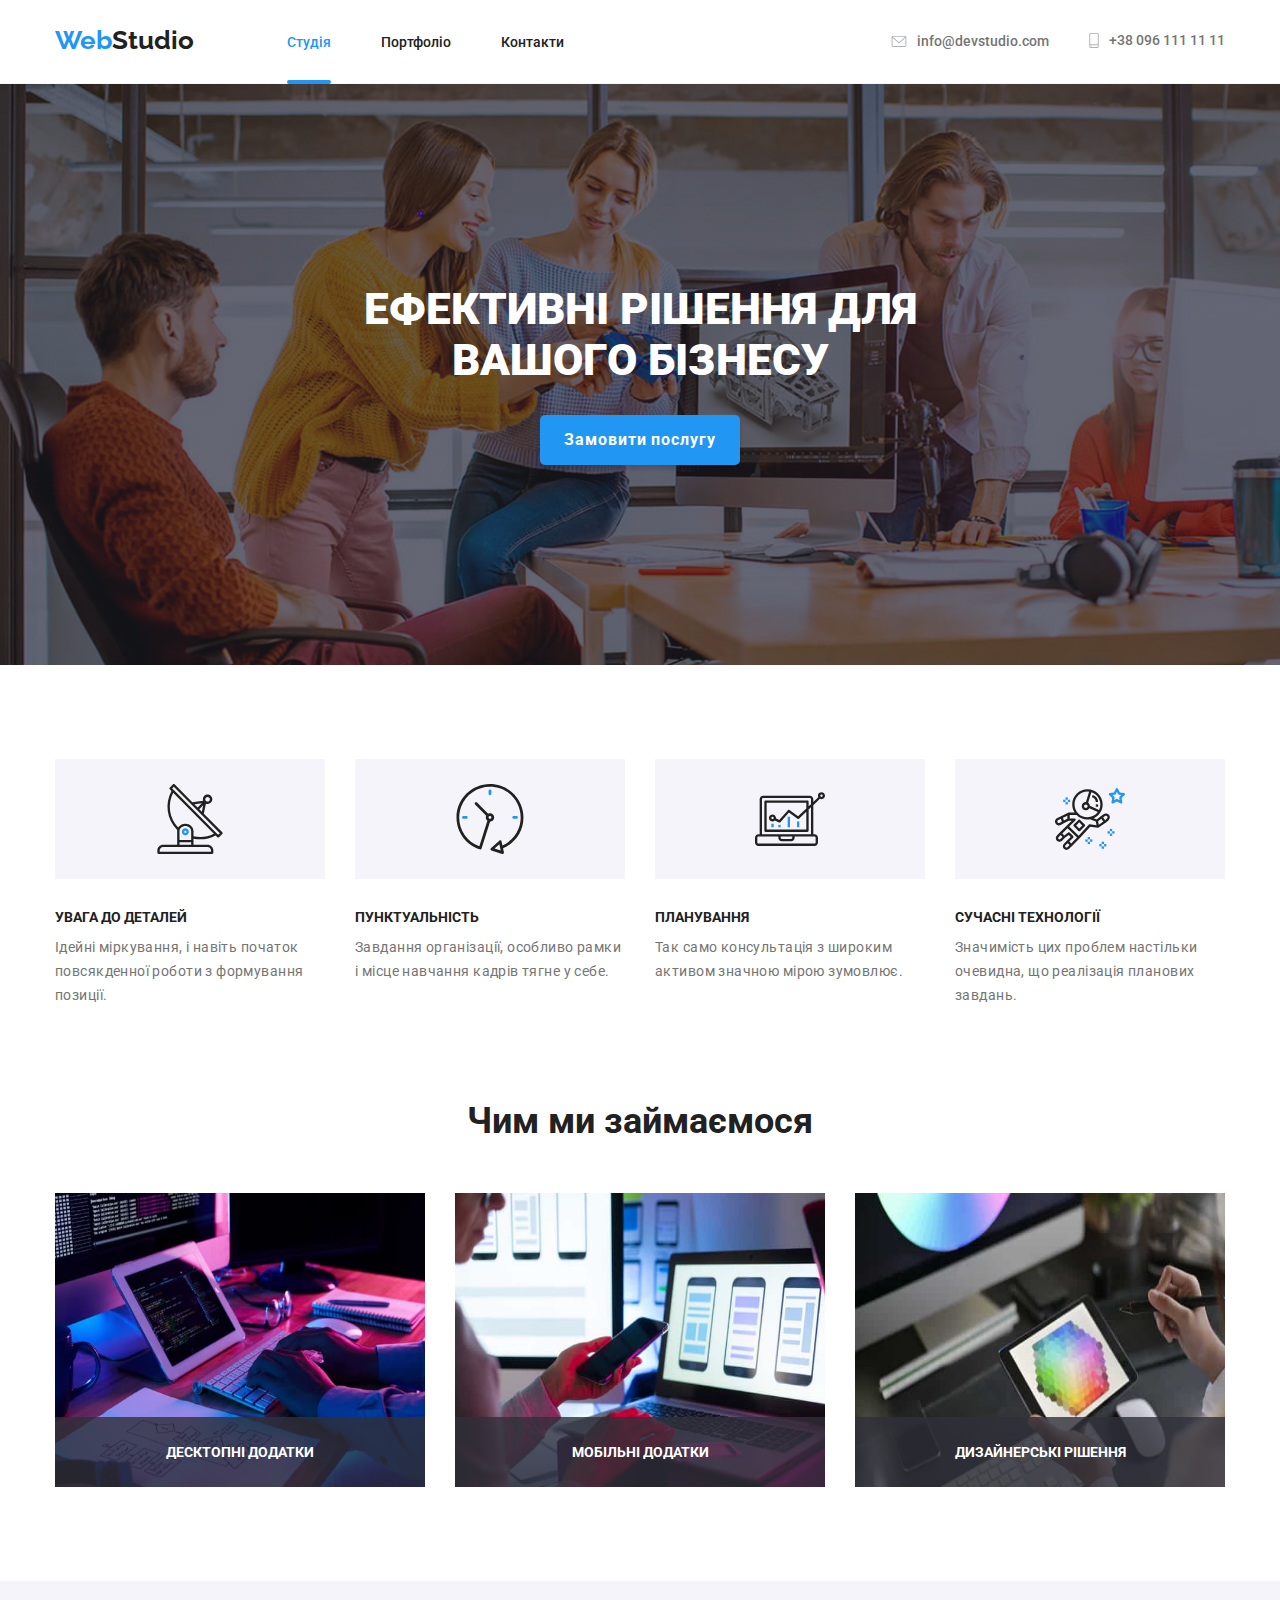
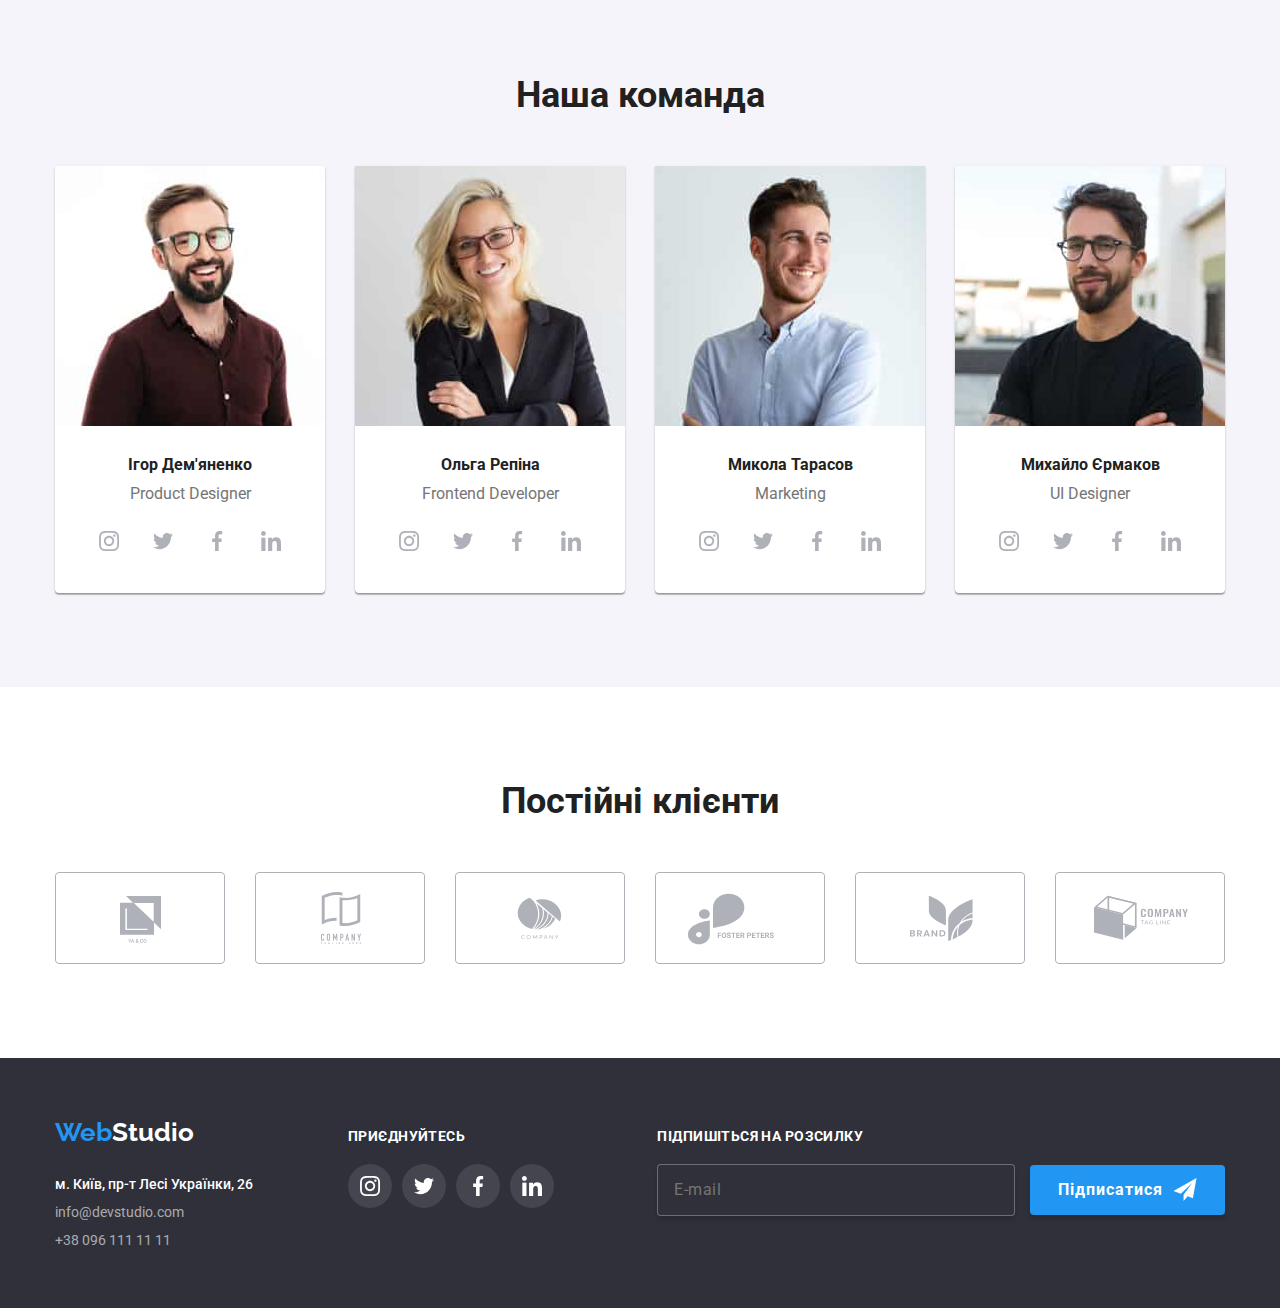
==== commit cceb8852: "I used to be an adventurer like you" ====
--- a/index.html
+++ b/index.html
@@ -1,444 +1,438 @@
 <!DOCTYPE html>
 
 <html lang="en">
-    <head>
-        <meta charset="utf-8">
-        <meta name="viewport" content="width=device-width, initial-scale=1">
-        <title>Усьо</title>
-        <link rel="stylesheet" href="css/style.css">
-        <link rel="stylesheet" href="css/modern-normalize.css">
-        <link rel="icon" href="images/icon.png">
-        <link rel="preconnect" href="https://fonts.googleapis.com">
-        <link rel="preconnect" href="https://fonts.gstatic.com" crossorigin>
-        <link href="https://fonts.googleapis.com/css2?family=Raleway:wght@700&family=Roboto:wght@400;500;700;900&display=swap" rel="stylesheet">
-    </head>
-    <body>
-      <div class="backdrop is-hidden" data-modal>
-        <div class="modal">
-          <h2 class="modal__title">Залиште свої дані ми вам передзвонимо</h2>
-          <form>
-          <ul>
-            <li>
-              <label for="name" class="modal__label">Ім'я</label>
-              <div class="modal__checkbox-fix">
-              <input type="text" id="name" class="modal__input" required>
-              <svg class="modal__icon" width="18px" height="18px">
-                <use href="./images/svg/icons.svg#man"></use>    
-              </svg>
-              </div>
-            </li>
-            <li>
-              <label for="phone" class="modal__label">Телефон</label>
-              <div class="modal__checkbox-fix">
-              <input type="tel" id="phone" class="modal__input" required>
-              <svg class="modal__icon" width="18px" height="18px">
-                <use href="./images/svg/icons.svg#telephone"></use>    
-              </svg>
-              </div>
-            </li>
-            <li>
-              <label for="email" class="modal__label">Пошта</label>
-              <div class="modal__checkbox-fix">
-              <input type="email" id="email" class="modal__input" required>
-              <svg class="modal__icon" width="18px" height="18px">
-                <use href="./images/svg/icons.svg#email"></use>    
-              </svg>
-              </div>
-            </li>
-            <li>
-              <label for="comment" class="modal__label">Коментар</label>
-              <textarea name="comment" cols="30" rows="10" class="modal__textarea" placeholder="Введіть текст"></textarea>
-            </li>
-            <li class="modal__li_checkbox"> 
-              <div class="modal__absolute">
-              <input type="checkbox" id="cbx" class="modal__checkbox-fix" style="display: none;">
-              <label for="cbx" class="modal__check">
+
+<head>
+  <meta charset="utf-8">
+  <meta name="viewport" content="width=device-width, initial-scale=1.0">
+  <title>Lab 4.5</title>
+  <link rel="stylesheet" href="css/style.css">
+  <link rel="stylesheet" href="css/modern-normalize.css">
+  <link rel="icon" href="images/icon.png">
+  <link rel="preconnect" href="https://fonts.googleapis.com">
+  <link rel="preconnect" href="https://fonts.gstatic.com" crossorigin>
+  <link href="https://fonts.googleapis.com/css2?family=Raleway:wght@700&family=Roboto:wght@400;500;700;900&display=swap"
+    rel="stylesheet">
+</head>
+
+<body>
+  <div class="backdrop is-hidden" data-modal>
+    <div class="modal">
+      <h2 class="modal_text">Залиште свої дані ми вам передзвонимо</h2>
+      <form>
+        <ul>
+          <li>
+            <label for="name" class="modal_label">Ім'я</label>
+            <div class="rel">
+              <input type="text" id="name" class="modal_input" required>
+              <svg class="input_icon" width="18px" height="18px">
+                <use href="./images/svg/icons.svg#man"></use>
+              </svg>
+            </div>
+          </li>
+          <li>
+            <label for="phone" class="modal_label">Телефон</label>
+            <div class="rel">
+              <input type="tel" id="phone" class="modal_input" required>
+              <svg class="input_icon" width="18px" height="18px">
+                <use href="./images/svg/icons.svg#telephone"></use>
+              </svg>
+            </div>
+          </li>
+          <li>
+            <label for="email" class="modal_label">Пошта</label>
+            <div class="rel">
+              <input type="email" id="email" class="modal_input" required>
+              <svg class="input_icon" width="18px" height="18px">
+                <use href="./images/svg/icons.svg#email"></use>
+              </svg>
+            </div>
+          </li>
+          <li>
+            <label for="comment" class="modal_label">Коментар</label>
+            <textarea name="comment" cols="30" rows="10" class="modal_input_comment"
+              placeholder="Введіть текст"></textarea>
+          </li>
+          <li class="contract">
+            <div class="ab">
+              <input type="checkbox" id="cbx" class="rel" style="display: none;">
+              <label for="cbx" class="check">
                 <svg width="18px" height="18px" viewBox="0 0 18 18">
-                  <path d="M1,9 L1,3.5 C1,2 2,1 3.5,1 L14.5,1 C16,1 17,2 17,3.5 L17,14.5 C17,16 16,17 14.5,17 L3.5,17 C2,17 1,16 1,14.5 L1,9 Z"></path>
+                  <path
+                    d="M1,9 L1,3.5 C1,2 2,1 3.5,1 L14.5,1 C16,1 17,2 17,3.5 L17,14.5 C17,16 16,17 14.5,17 L3.5,17 C2,17 1,16 1,14.5 L1,9 Z">
+                  </path>
                   <polyline points="1 9 7 14 15 4"></polyline>
                 </svg>
-                <span class="modal__span-text">Погоджуюся з розсилкою та приймаю <a href="https://legal.ubi.com/privacypolicy/en-INTL" class="modal__span">Умови договору</a></span>
+                <span>Погоджуюся з розсилкою та приймаю <a href="https://legal.ubi.com/privacypolicy/en-INTL"
+                    class="conditions">Умови договору</a></span>
               </label>
             </div>
-            </li>
-            <li class="modal__li_button">
-              <button class="modal__submit">Відправити</button>
-            </li>
-          </ul>
-          <button type="button" class="modal__exit-button" data-modal-close>
-            <svg width="10px" height="10px">
-              <use href="./images/svg/icons.svg#exit"></use>    
+          </li>
+          <li class="button">
+            <button class="modal_submit">Відправити</button>
+          </li>
+        </ul>
+        <button type="button" class="exit" data-modal-close>
+          <svg class="cross_icon" width="10px" height="10px">
+            <use href="./images/svg/icons.svg#exit"></use>
+          </svg>
+        </button>
+      </form>
+    </div>
+  </div>
+  <header>
+    <div class="container_header">
+      <div class="logo_second_half">
+        <a href='#' class="logo"><span class="logo_first_half">Web</span>Studio</a>
+      </div>
+      <nav>
+        <ul class="navigation_panel">
+          <li><a href='#' class="navigation_panel_item_active">Студія</a></li>
+          <li><a href='portfolio.html' class="navigation_panel_item">Портфоліо</a></li>
+          <li><a href='#' class="navigation_panel_item">Контакти</a></li>
+        </ul>
+      </nav>
+      <ul class="panel_info">
+        <li>
+          <a href="mailto:info@devstudio.com" class="info_panel_item">
+            <svg width="16" height="12px" class="panel_icon">
+              <use href="./images/svg/icons.svg#mail"></use>
             </svg>
+            info@devstudio.com</a>
+        </li>
+        <li><a href="tel:+380961111111" class="info_panel_item">
+            <svg width="10" height="16px" class="panel_icon">
+              <use href="./images/svg/icons.svg#phone"></use>
+            </svg>
+            +38 096 111 11 11</a></li>
+      </ul>
+    </div>
+  </header>
+  <main>
+    <section class="open_section">
+      <div class="hero hero_image">
+        <h1 class="open_text">Ефективні рішення для вашого бізнесу</h1>
+        <button type="button" class="hero_button" data-modal-open>Замовити послугу</button>
+      </div>
+    </section>
+    <section class="sections">
+      <ul class="ul">
+        <div class="container">
+          <li class="first_text">
+            <div class="features_div">
+              <svg>
+                <use href="./images/svg/icons.svg#details"></use>
+              </svg>
+            </div>
+            <h3 class="little_title">Увага до деталей</h3>
+            <p class="wrong">Ідейні міркування, і навіть початок повсякденної роботи з формування позиції.</p>
+          </li>
+          <li class="first_text">
+            <div class="features_div">
+              <svg class="icon_features">
+                <use href="./images/svg/icons.svg#punctuality"></use>
+              </svg>
+            </div>
+            <h3 class="little_title">Пунктуальність</h3>
+            <p class="wrong">Завдання організації, особливо рамки і місце навчання кадрів тягне у себе.</p>
+          </li>
+          <li class="first_text">
+            <div class="features_div">
+              <svg class="icon_features">
+                <use href="./images/svg/icons.svg#plan"></use>
+              </svg>
+            </div>
+            <h3 class="little_title">Планування</h3>
+            <p class="wrong">Так само консультація з широким активом значною мірою зумовлює.</p>
+          </li>
+          <li class="first_text">
+            <div class="features_div">
+              <svg class="icon_features">
+                <use href="./images/svg/icons.svg#tech"></use>
+              </svg>
+            </div>
+            <h3 class="little_title">Сучасні технології</h3>
+            <p class="wrong">Значимість цих проблем настільки очевидна, що реалізація планових завдань.</p>
+          </li>
+        </div>
+      </ul>
+    </section>
+    <section class="work">
+      <h2 class="big_title">Чим ми займаємося</h2>
+      <ul>
+        <div class="container">
+          <li class="work_list"><img src="images/first.jpg" alt="Десктопні додатки" width="370" height="294">
+            <div class="work_div">Десктопні додатки</div>
+          </li>
+          <li class="work_list"><img src="images/second.jpg" alt="Мобільні додатки" width="370" height="294">
+            <div class="work_div">Мобільні додатки</div>
+          </li>
+          <li class="work_list"><img src="images/third.jpg" alt="Дизайнерські рішення" width="370" height="294">
+            <div class="work_div">Дизайнерські рішення</div>
+          </li>
+        </div>
+      </ul>
+    </section>
+    <section class="our_team">
+      <h2 class="big_title">Наша команда</h2>
+      <ul>
+        <div class="container">
+          <li class="worker_card"><img src="images/igor.jpg" alt="Ігор Дем'яненко" width="270" height="260">
+            <div class="bottom_of_card">
+              <h3 class="name_in_card">Ігор Дем'яненко</h3>
+              <p class="occupation">Product Designer</p>
+              <ul class="socials">
+                <li>
+                  <a href="instagram.com" class="socials_list_item_instagram">
+                    <svg class="social_icon">
+                      <use href="./images/svg/icons.svg#instagram"></use>
+                    </svg>
+                  </a>
+                </li>
+                <li>
+                  <a href="twitter.com" class="socials_list_item twitter">
+                    <svg class="social_icon">
+                      <use href="./images/svg/icons.svg#twitter"></use>
+                    </svg>
+                  </a>
+                </li>
+                <li>
+                  <a href="facebook.com" class="socials_list_item facebook">
+                    <svg class="social_icon">
+                      <use href="./images/svg/icons.svg#facebook"></use>
+                    </svg>
+                  </a>
+                </li>
+                <li>
+                  <a href="linkedin.com" class="socials_list_item linkedin">
+                    <svg class="social_icon">
+                      <use href="./images/svg/icons.svg#linkedin"></use>
+                    </svg>
+                  </a>
+                </li>
+              </ul>
+            </div>
+          </li>
+          <li class="worker_card"><img src="images/olha.jpg" alt="Ольга Репіна" width="270" height="260">
+            <div class="bottom_of_card">
+              <h3 class="name_in_card">Ольга Репіна</h3>
+              <p class="occupation">Frontend Developer</p>
+              <ul class="socials">
+                <li>
+                  <a href="instagram.com" class="socials_list_item_instagram">
+                    <svg class="social_icon">
+                      <use href="./images/svg/icons.svg#instagram"></use>
+                    </svg>
+                  </a>
+                </li>
+                <li>
+                  <a href="twitter.com" class="socials_list_item twitter">
+                    <svg class="social_icon">
+                      <use href="./images/svg/icons.svg#twitter"></use>
+                    </svg>
+                  </a>
+                </li>
+                <li>
+                  <a href="facebook.com" class="socials_list_item facebook">
+                    <svg class="social_icon">
+                      <use href="./images/svg/icons.svg#facebook"></use>
+                    </svg>
+                  </a>
+                </li>
+                <li>
+                  <a href="linkedin.com" class="socials_list_item linkedin">
+                    <svg class="social_icon">
+                      <use href="./images/svg/icons.svg#linkedin"></use>
+                    </svg>
+                  </a>
+                </li>
+              </ul>
+            </div>
+          </li>
+          <li class="worker_card"><img src="images/mykola.jpg" alt="Микола Тарасов" width="270" height="260">
+            <div class="bottom_of_card">
+              <h3 class="name_in_card">Микола Тарасов</h3>
+              <p class="occupation">Marketing</p>
+              <ul class="socials">
+                <li>
+                  <a href="instagram.com" class="socials_list_item_instagram">
+                    <svg class="social_icon">
+                      <use href="./images/svg/icons.svg#instagram"></use>
+                    </svg>
+                  </a>
+                </li>
+                <li>
+                  <a href="twitter.com" class="socials_list_item twitter">
+                    <svg class="social_icon">
+                      <use href="./images/svg/icons.svg#twitter"></use>
+                    </svg>
+                  </a>
+                </li>
+                <li>
+                  <a href="facebook.com" class="socials_list_item facebook">
+                    <svg class="social_icon">
+                      <use href="./images/svg/icons.svg#facebook"></use>
+                    </svg>
+                  </a>
+                </li>
+                <li>
+                  <a href="linkedin.com" class="socials_list_item linkedin">
+                    <svg class="social_icon">
+                      <use href="./images/svg/icons.svg#linkedin"></use>
+                    </svg>
+                  </a>
+                </li>
+              </ul>
+            </div>
+          </li>
+          <li class="worker_card"><img src="images/mihaylo.jpg" alt="Михайло Єрмаков" width="270" height="260">
+            <div class="bottom_of_card">
+              <h3 class="name_in_card">Михайло Єрмаков</h3>
+              <p class="occupation">UI Designer</p>
+              <ul class="socials">
+                <li>
+                  <a href="instagram.com" class="socials_list_item_instagram">
+                    <svg class="social_icon">
+                      <use href="./images/svg/icons.svg#instagram"></use>
+                    </svg>
+                  </a>
+                </li>
+                <li>
+                  <a href="twitter.com" class="socials_list_item twitter">
+                    <svg class="social_icon">
+                      <use href="./images/svg/icons.svg#twitter"></use>
+                    </svg>
+                  </a>
+                </li>
+                <li>
+                  <a href="facebook.com" class="socials_list_item facebook">
+                    <svg class="social_icon">
+                      <use href="./images/svg/icons.svg#facebook"></use>
+                    </svg>
+                  </a>
+                </li>
+                <li>
+                  <a href="linkedin.com" class="socials_list_item linkedin">
+                    <svg class="social_icon">
+                      <use href="./images/svg/icons.svg#linkedin"></use>
+                    </svg>
+                  </a>
+                </li>
+              </ul>
+    </section>
+    <section class="clients">
+      <h2 class="big_title">
+        Постійні клієнти
+      </h2>
+      <ul>
+        <div class="container">
+          <li>
+            <a href="https://www.youtube.com/watch?v=OO7zUml5q20&ab_channel=NapalmRecords" class="client_logo_box">
+              <svg class="client_logo">
+                <use href="./images/svg/icons.svg#logo_1"></use>
+              </svg>
+            </a>
+          </li>
+          <li>
+            <a href="https://www.youtube.com/watch?v=dQw4w9WgXcQ&ab_channel=RickAstley" class="client_logo_box">
+              <svg class="client_logo">
+                <use href="./images/svg/icons.svg#logo_2"></use>
+              </svg>
+            </a>
+          </li>
+          <li>
+            <a href="https://www.youtube.com/watch?v=Nkwhj96kVyU&ab_channel=NapalmRecords" class="client_logo_box">
+              <svg class="client_logo">
+                <use href="./images/svg/icons.svg#logo_3"></use>
+              </svg>
+            </a>
+          </li>
+          <li>
+            <a href="https://www.youtube.com/watch?v=aBcqQsL9dsU&ab_channel=ClubSounds" class="client_logo_box">
+              <svg class="client_logo">
+                <use href="./images/svg/icons.svg#logo_4"></use>
+              </svg>
+            </a>
+          </li>
+          <li>
+            <a href="https://www.youtube.com/watch?v=rsLvcteVve0&ab_channel=vychurno" class="client_logo_box">
+              <svg class="client_logo">
+                <use href="./images/svg/icons.svg#logo_5"></use>
+              </svg>
+            </a>
+          </li>
+          <li>
+            <a href="https://www.youtube.com/watch?v=3X8dvGN1C-4&ab_channel=ArinNation" class="client_logo_box">
+              <svg class="client_logo">
+                <use href="./images/svg/icons.svg#logo_6"></use>
+              </svg>
+            </a>
+          </li>
+      </ul>
+    </section>
+  </main>
+  <footer class="footer_section">
+    <div class="container_footer">
+      <div class="container_footer_info">
+        <div class="logo_second_half_footer">
+          <a href='index.html' class="logo_footer"><span class="logo_first_half">Web</span>Studio</a>
+        </div>
+        <address class="address_info">
+          <p class="address">м. Київ, пр-т Лесі Українки, 26</p>
+          <p class="footer_info"><a href="mailto:info@devstudio.com" class="footer_text">info@devstudio.com</a></p>
+          <p class="footer_info"><a href="tel:+380961111111" class="footer_text">+38 096 111 11 11</a></p>
+        </address>
+      </div>
+      <div>
+        <h2 class="join">приєднуйтесь</h2>
+        <ul class="socials_footer">
+          <li class="bg_inst">
+            <a href="instagram.com" class="socials_list_item_instagram">
+              <svg class="social_icon">
+                <use href="./images/svg/icons.svg#instagram"></use>
+              </svg>
+            </a>
+          </li>
+          <li>
+            <a href="twitter.com" class="socials_list_item twitter">
+              <svg class="social_icon">
+                <use href="./images/svg/icons.svg#twitter"></use>
+              </svg>
+            </a>
+          </li>
+          <li>
+            <a href="facebook.com" class="socials_list_item facebook">
+              <svg class="social_icon">
+                <use href="./images/svg/icons.svg#facebook"></use>
+              </svg>
+            </a>
+          </li>
+          <li>
+            <a href="linkedin.com" class="socials_list_item linkedin">
+              <svg class="social_icon">
+                <use href="./images/svg/icons.svg#linkedin"></use>
+              </svg>
+            </a>
+          </li>
+        </ul>
+      </div>
+      <div class="container_footer_mailing">
+        <h2 class="join">підпишіться на розсилку</h2>
+        <form action="">
+          <input type="email" class="mailing" placeholder="E-mail" required>
+          <button type="submit" class="mailing_button">
+            <div class="mailing_button_div">
+              Підписатися
+              <svg class="telegram" width="24px" height="24px">
+                <use href="./images/svg/icons.svg#telegram"></use>
+              </svg>
+            </div>
           </button>
         </form>
       </div>
-      </div>
-        <header>
-          <div class="burger burger_close" open-menu>
-            <span></span>
-          </div>
-          <div class="menu_android closed" menu>
-            <nav>
-              <ul class="navigation_android">
-                  <li><a href = '#' class="navigation__item_android active">Студія</a></li>
-                  <li><a href = 'portfolio.html' class="navigation__item_android">Портфоліо</a></li>
-                  <li><a href = '#' class="navigation__item_android">Контакти</a></li>
-              </ul>
-            </nav>
-            <div style="margin-top: auto;">
-              <ul class="info_android">
-                <li>
-                  <a href="tel:+380961111111" class="info_android-tel">
-                  +38 096 111 11 11</a></li>
-                <li  class="info_android-email">
-                  <a href="mailto:info@devstudio.com"  class="info_android-email">
-                  info@devstudio.com</a>
-                </li>                
-              </ul>
-            </div>
-            <div>
-            <ul class="menu__social">
-              <li class="menu__social_item border">Intagram</li>
-              <li class="menu__social_item border">Twitter</li>
-              <li class="menu__social_item border">Facebook</li>
-              <li>LinkedIn</li>
-            </ul>
-            </div>
-          </div>
-            <div class="container_header">
-                <div class="logo">
-                    <a href = '#'><span class="logo__blue">Web</span>Studio</a>
-                </div>
-                <nav>
-                    <ul class="navigation">
-                        <li><a href = '#' class="navigation__item_active">Студія</a></li>
-                        <li><a href = 'portfolio.html' class="navigation__item">Портфоліо</a></li>
-                        <li><a href = '#' class="navigation__item">Контакти</a></li>
-                    </ul>
-                </nav>
-                <ul class="info">
-                    <li>
-                      <a href="mailto:info@devstudio.com" class="info__item">
-                      <svg width="16" height="12px" class="info__icon  icon">
-                        <use href="./images/svg/icons.svg#mail"></use>
-                      </svg>
-                      info@devstudio.com</a></li>
-                    <li><a href="tel:+380961111111" class="info__item">
-                      <svg width="10" height="16px" class="info__icon icon">
-                        <use href="./images/svg/icons.svg#phone"></use>
-                      </svg>
-                      +38 096 111 11 11</a></li>
-                </ul>
-            </div>
-        </header>
-        <main>
-            <section class="section_hero">
-                <div class="hero">
-                    <h1 class="hero__text">Ефективні рішення для вашого бізнесу</h1>
-                    <button type="button" class="hero__button" data-modal-open>Замовити послугу</button>
-                </div>
-            </section>
-                <section class="section_features">                
-                    <ul>
-                    <div class="container">
-                    <li class="feature">
-                        <div class="feature__icon">
-                            <svg>
-                                <use href="./images/svg/icons.svg#details"></use>    
-                            </svg>
-                        </div>
-                        <h3 class="feature__title">Увага до деталей</h3>
-                        <p class="feature__text">Ідейні міркування, і навіть початок повсякденної роботи з формування позиції.</p></li>
-                    <li class="feature">
-                        <div class="feature__icon">
-                          <svg>
-                            <use href="./images/svg/icons.svg#punctuality"></use>    
-                        </svg>
-                        </div>
-                        <h3 class="feature__title">Пунктуальність</h3>
-                        <p class="feature__text">Завдання організації, особливо рамки і місце навчання кадрів тягне у себе.</p></li>
-                    <li class="feature">
-                        <div class="feature__icon">
-                          <svg>
-                            <use href="./images/svg/icons.svg#plan"></use>    
-                        </svg>
-                        </div>
-                        <h3 class="feature__title">Планування</h3>
-                        <p class="feature__text">Так само консультація з широким активом значною мірою зумовлює.</p></li>
-                    <li class="feature">
-                        <div class="feature__icon">
-                          <svg>
-                            <use href="./images/svg/icons.svg#tech"></use>    
-                        </svg>
-                        </div>
-                        <h3 class="feature__title">Сучасні технології</h3>
-                        <p class="feature__text">Значимість цих проблем настільки очевидна, що реалізація планових завдань.</p></li>
-                    </div>
-                    </ul>
-                </section>
-                <section class="section_work">
-                    <h2 class="title">Чим ми займаємося</h2>
-                    <ul>
-                        <div class="container">
-                        <li class="occupation"><img src="images/first.jpg" alt="Десктопні додатки" width="370" height="294"><div class="occupation__title">Десктопні додатки</div></li>
-                        <li class="occupation"><img src="images/second.jpg" alt="Мобільні додатки" width="370" height="294"><div class="occupation__title">Мобільні додатки</div></li>
-                        <li class="occupation"><img src="images/third.jpg" alt="Дизайнерські рішення" width="370" height="294"><div class="occupation__title">Дизайнерські рішення</div></li>
-                        </div>
-                    </ul>
-            </section>
-            <section class="section_team">
-                <h2 class="title">Наша команда</h2>
-                <ul>
-                    <div class="container">
-                    <li class="card"><img src="images/igor.jpg" alt="Ігор Дем'яненко" width="270" height="260">
-                        <div class="card__footer">
-                          <h3 class="card__title">Ігор Дем'яненко</h3><p class="card__sub-title">Product Designer</p>
-                        <ul class="socials">
-                              <li>
-                                <a href="instagram.com" class="socials__instagram">
-                                <svg class="socials__icon">
-                                  <use href="./images/svg/icons.svg#instagram"></use>    
-                                </svg>
-                              </a>
-                              </li>
-                              <li>
-                                <a href="twitter.com" class="socials__item twitter">
-                                <svg class="socials__icon">
-                                  <use href="./images/svg/icons.svg#twitter"></use>    
-                                </svg>
-                              </a>
-                              </li>
-                              <li>
-                                  <a href="facebook.com"  class="socials__item facebook">
-                                <svg class="socials__icon">
-                                  <use href="./images/svg/icons.svg#facebook"></use>    
-                              </svg>
-                            </a>
-                              </li>
-                              <li>
-                                <a href="linkedin.com" class="socials__item linkedin">
-                                <svg class="socials__icon">
-                                  <use href="./images/svg/icons.svg#linkedin"></use>    
-                              </svg>
-                            </a>
-                              </li>
-                        </ul>
-                        </div></li>
-                    <li class="card"><img src="images/olha.jpg" alt="Ольга Репіна" width="270" height="260">
-                        <div class="card__footer">
-                          <h3 class="card__title">Ольга Репіна</h3><p class="card__sub-title">Frontend Developer</p>
-                          <ul class="socials">
-                            <li>
-                              <a href="instagram.com" class="socials__instagram">
-                              <svg class="socials__icon">
-                                <use href="./images/svg/icons.svg#instagram"></use>    
-                              </svg>
-                            </a>
-                            </li>
-                            <li>
-                              <a href="twitter.com" class="socials__item twitter">
-                              <svg class="socials__icon">
-                                <use href="./images/svg/icons.svg#twitter"></use>    
-                              </svg>
-                            </a>
-                            </li>
-                            <li>
-                                <a href="facebook.com"  class="socials__item facebook">
-                              <svg class="socials__icon">
-                                <use href="./images/svg/icons.svg#facebook"></use>    
-                            </svg>
-                          </a>
-                            </li>
-                            <li>
-                              <a href="linkedin.com" class="socials__item linkedin">
-                              <svg class="socials__icon">
-                                <use href="./images/svg/icons.svg#linkedin"></use>    
-                            </svg>
-                          </a>
-                            </li>
-                      </ul>
-                    </div></li>
-                    <li class="card"><img src="images/mykola.jpg" alt="Микола Тарасов" width="270" height="260">
-                        <div class="card__footer">
-                          <h3 class="card__title">Микола Тарасов</h3><p class="card__sub-title">Marketing</p>
-                          <ul class="socials">
-                            <li>
-                              <a href="instagram.com" class="socials__instagram">
-                              <svg class="socials__icon">
-                                <use href="./images/svg/icons.svg#instagram"></use>    
-                              </svg>
-                            </a>
-                            </li>
-                            <li>
-                              <a href="twitter.com" class="socials__item twitter">
-                              <svg class="socials__icon">
-                                <use href="./images/svg/icons.svg#twitter"></use>    
-                              </svg>
-                            </a>
-                            </li>
-                            <li>
-                                <a href="facebook.com"  class="socials__item facebook">
-                              <svg class="socials__icon">
-                                <use href="./images/svg/icons.svg#facebook"></use>    
-                            </svg>
-                          </a>
-                            </li>
-                            <li>
-                              <a href="linkedin.com" class="socials__item linkedin">
-                              <svg class="socials__icon">
-                                <use href="./images/svg/icons.svg#linkedin"></use>    
-                            </svg>
-                          </a>
-                            </li>
-                      </ul>
-                    </div></li>
-                    <li class="card"><img src="images/mihaylo.jpg" alt="Михайло Єрмаков" width="270" height="260">
-                        <div class="card__footer">
-                          <h3 class="card__title">Михайло Єрмаков</h3><p class="card__sub-title">UI Designer</p>
-                          <ul class="socials">
-                            <li>
-                              <a href="instagram.com" class="socials__instagram">
-                              <svg class="socials__icon">
-                                <use href="./images/svg/icons.svg#instagram"></use>    
-                              </svg>
-                            </a>
-                            </li>
-                            <li>
-                              <a href="twitter.com" class="socials__item twitter">
-                              <svg class="socials__icon">
-                                <use href="./images/svg/icons.svg#twitter"></use>    
-                              </svg>
-                            </a>
-                            </li>
-                            <li>
-                                <a href="facebook.com"  class="socials__item facebook">
-                              <svg class="socials__icon">
-                                <use href="./images/svg/icons.svg#facebook"></use>    
-                            </svg>
-                          </a>
-                            </li>
-                            <li>
-                              <a href="linkedin.com" class="socials__item linkedin">
-                              <svg class="socials__icon">
-                                <use href="./images/svg/icons.svg#linkedin"></use>    
-                            </svg>
-                          </a>
-                            </li>
-                      </ul>
-            </section>
-            <section class="section_clients">
-                <h2 class="title">
-                  Постійні клієнти
-                </h2>
-                <ul>
-                <div class="container">
-                <li>
-                  <a href="https://www.youtube.com/watch?v=OO7zUml5q20&ab_channel=NapalmRecords"   class="client">
-                  <svg class="client__logo">
-                    <use href="./images/svg/icons.svg#logo_1"></use>    
-                  </svg>
-                </a>
-                </li>
-                <li>
-                  <a href="https://www.youtube.com/watch?v=dQw4w9WgXcQ&ab_channel=RickAstley"   class="client">
-                  <svg class="client__logo">
-                    <use href="./images/svg/icons.svg#logo_2"></use>    
-                  </svg>
-                </a>
-                </li>
-                <li>
-                  <a href="https://www.youtube.com/watch?v=Nkwhj96kVyU&ab_channel=NapalmRecords"   class="client">
-                  <svg class="client__logo">
-                    <use href="./images/svg/icons.svg#logo_3"></use>    
-                  </svg>
-                </a>
-                </li>
-                <li>
-                  <a href="https://www.youtube.com/watch?v=aBcqQsL9dsU&ab_channel=ClubSounds"   class="client">
-                  <svg class="client__logo">
-                    <use href="./images/svg/icons.svg#logo_4"></use>    
-                  </svg>
-                </a>
-                </li>
-                <li>
-                  <a href="https://www.youtube.com/watch?v=rsLvcteVve0&ab_channel=vychurno"   class="client">
-                  <svg class="client__logo">
-                    <use href="./images/svg/icons.svg#logo_5"></use>    
-                  </svg>
-                </a>
-                </li>
-                <li>
-                  <a href="https://www.youtube.com/watch?v=3X8dvGN1C-4&ab_channel=ArinNation"  class="client">
-                  <svg class="client__logo">
-                    <use href="./images/svg/icons.svg#logo_6"></use>    
-                  </svg>
-                </a>
-                </li>
-              </ul>
-            </section>
-        </main>
-            <footer class="section_footer">
-                <div class="container_footer"> 
-                    <div class="footer-info">
-                      <div class="logo_footer">
-                        <a href = 'index.html' class="logo__link"><span class="logo__blue">Web</span>Studio</a>
-                      </div>
-                      <address class="address">            
-                        <p class="address__city">м. Київ, пр-т Лесі Українки, 26</p>
-                        <p class="address__info"><a href="mailto:info@devstudio.com" class="address__text">info@devstudio.com</a></p>
-                        <p class="address__info"><a href="tel:+380961111111" class="address__text">+38 096 111 11 11</a></p>
-                      </address>
-                    </div>
-                    <div>
-                      <h2 class="footer-title">приєднуйтесь</h2>
-                      <ul class="socials">
-                        <li class="bg_inst">
-                          <a href="instagram.com" class="socials__instagram">
-                          <svg class="socials__icon">
-                            <use href="./images/svg/icons.svg#instagram"></use>    
-                          </svg>
-                        </a>
-                        </li>
-                        <li>
-                          <a href="twitter.com" class="socials__item_footer twitter">
-                          <svg class="socials__icon">
-                            <use href="./images/svg/icons.svg#twitter"></use>    
-                          </svg>
-                        </a>
-                        </li>
-                        <li>
-                            <a href="facebook.com" class="socials__item_footer facebook">
-                          <svg class="socials__icon">
-                            <use href="./images/svg/icons.svg#facebook"></use>    
-                        </svg>
-                      </a>
-                        </li>
-                        <li>
-                          <a href="linkedin.com" class="socials__item_footer linkedin">
-                          <svg class="socials__icon">
-                            <use href="./images/svg/icons.svg#linkedin"></use>    
-                        </svg>
-                      </a>
-                        </li>
-                  </ul>
-                    </div>
-                      <div class="container_footer_mailing">
-                      <h2 class="footer-title">підпишіться на розсилку</h2>
-                      <form action="#" class="form">
-                        <input type="email" class="form__mailing" placeholder="E-mail" required>
-                          <button type="submit" class="form__button">
-                          <div class="form__submit">
-                              Підписатися
-                              <svg class="form_icon" width="24px" height="24px">
-                                <use href="./images/svg/icons.svg#telegram"></use>    
-                              </svg>
-                          </div>
-                        </button>
-                      </form>
-                    </div>
-                  </div>
-            </footer>
-            <script src="./js/modal.js"></script>
-            <script src="./js/menu.js"></script>
-        </body>
-    </html>+    </div>
+  </footer>
+  <script src="./js/modal.js"></script>
+</body>
+
+</html>--- a/css/style.css
+++ b/css/style.css
@@ -1,957 +1,855 @@
-a {
-	text-decoration: none;
-	cursor: pointer;
-	color: #212121;
-}
-
-button {
-	cursor: pointer;
-}
-
-li {
-	list-style-type: none;
-}
-
-img {
-	display: block;
-	z-index: 1;
-}
-
-ul {
-	padding-left: 0px;
-	margin: 0 auto;
-}
-
-body {
-	font-family: Roboto, sans-serif;
-	color: var(--main_color);
-	text-decoration: none;
-	font-size: 14px;
-	font-weight: 500;
-}
-
-* {
-	-webkit-box-sizing: border-box;
-	        box-sizing: border-box;
-}
-
-footer .socials__icon {
-	fill: white;
-}
-
-.modal {
-	display: block;
-	-ms-flex-item-align: center;
-	    -ms-grid-row-align: center;
-	    align-self: center;
-	min-width: 528px;
-	background-color: white;
-	margin: 0 auto;
-	padding: 40px;
-	position: relative;
-	border-radius: 4px;
-	background: white;
-	-webkit-box-shadow: 0px 2px 1px 0px rgba(0, 0, 0, 0.2), 0px 1px 1px 0px rgba(0, 0, 0, 0.14), 0px 1px 3px 0px rgba(0, 0, 0, 0.12);
-	        box-shadow: 0px 2px 1px 0px rgba(0, 0, 0, 0.2), 0px 1px 1px 0px rgba(0, 0, 0, 0.14), 0px 1px 3px 0px rgba(0, 0, 0, 0.12);
-	-webkit-transition: 300ms ease-in;
-	transition: 300ms ease-in;
-}
-.modal__absolute {
-	position: absolute;
-}
-.modal__title {
-	color: #212121;
-	text-align: center;
-	font-size: 20px;
-	font-weight: 700;
-	letter-spacing: 0.6px;
-	margin: 0 auto;
-	margin-bottom: 2px;
-}
-.modal__label {
-	color: #757575;
-	font-size: 12px;
-	font-weight: 400;
-	letter-spacing: 0.12px;
-	margin: 10px 0 4px 0px;
-	display: inline-block;
-	-webkit-transition: 300ms ease-in;
-	transition: 300ms ease-in;
-}
-.modal__checkbox-fix {
-	position: relative;
-}
-.modal__input {
-	height: 40px;
-	width: 100%;
-	border-radius: 4px;
-	border: 1px solid rgba(33, 33, 33, 0.2);
-	padding: 0 0 0 42px;
-	-webkit-transition: 300ms ease-in;
-	transition: 300ms ease-in;
-}
-.modal__input:hover, .modal__input:focus {
-	border: 1px solid #2196F3;
-	-webkit-transition: 300ms;
-	transition: 300ms;
-	outline: none;
-}
-.modal__input:hover + .modal__icon, .modal__input:focus + .modal__icon {
-	fill: #2196F3;
-	-webkit-transition: 300ms ease-in;
-	transition: 300ms ease-in;
-}
-.modal__icon {
-	display: inline-block;
-	position: absolute;
-	top: 11px;
-	left: 12px;
-	fill: #212121;
-	-webkit-transition: 300ms ease-in;
-	transition: 300ms ease-in;
-}
-.modal__textarea {
-	height: 120px;
-	width: 100%;
-	border-radius: 4px;
-	border: 1px solid rgba(33, 33, 33, 0.2);
-	padding: 12px 16px 12px 16px;
-	resize: none;
-}
-.modal__textarea:focus, .modal__textarea:hover {
-	border: 1px solid #2196F3;
-	outline: none;
-	-webkit-transition: 300ms ease-in;
-	transition: 300ms ease-in;
-}
-.modal__li_checkbox {
-	position: relative;
-	text-align: center;
-	color: #757575;
-	font-size: 14px;
-	font-weight: 400;
-	line-height: 171.429%;
-	letter-spacing: 0.42px;
-	margin-top: 20px;
-	padding: 11px 12px 11px;
-}
-.modal__li_button {
-	text-align: center;
-}
-.modal__check {
-	cursor: pointer;
-	position: relative;
-	margin: auto;
-	width: 18px;
-	height: 18px;
-	-webkit-tap-highlight-color: transparent;
-	-webkit-transform: translate3d(0, 0, 0);
-	        transform: translate3d(0, 0, 0);
-}
-.modal__check svg {
-	position: relative;
-	z-index: 1;
-	fill: none;
-	stroke-linecap: round;
-	stroke-linejoin: round;
-	stroke: #C8CCD4;
-	stroke-width: 1.5;
-	-webkit-transform: translate3d(0, 0, 0);
-	        transform: translate3d(0, 0, 0);
-	-webkit-transition: all 0.2s ease;
-	transition: all 0.2s ease;
-}
-.modal__check svg path {
-	stroke-dasharray: 60;
-	stroke-dashoffset: 0;
-}
-.modal__check svg polyline {
-	stroke-dasharray: 22;
-	stroke-dashoffset: 66;
-}
-.modal__check:hover::before {
-	opacity: 1;
-}
-.modal__check:hover svg {
-	stroke: #2196F3;
-}
-.modal__span {
-	color: #2196F3;
-	text-decoration: underline;
-}
-.modal__submit {
-	background-color: #2196F3;
-	color: white;
-	padding: 10px 52px 10px 52px;
-	border-radius: 4px;
-	text-align: center;
-	font-size: 16px;
-	font-weight: 700;
-	line-height: 30px;
-	letter-spacing: 0.96px;
-	margin-top: 30px;
-	border: none;
-	-webkit-box-shadow: 0px 4px 4px 0px rgba(0, 0, 0, 0.15);
-	        box-shadow: 0px 4px 4px 0px rgba(0, 0, 0, 0.15);
-	cursor: pointer;
-}
-.modal__submit:hover, .modal__submit:focus {
-	background-color: #1c81d4;
-	-webkit-transition: 300ms ease-in;
-	transition: 300ms ease-in;
-}
-.modal__exit-button {
-	position: absolute;
-	border: 1px solid #f6f6f6;
-	width: 30px;
-	height: 30px;
-	right: 8px;
-	top: 8px;
-	border-radius: 15px;
-	background-color: white;
-	-webkit-transition: 300ms ease-in;
-	transition: 300ms ease-in;
-}
-.modal__exit-button:hover, .modal__exit-button:focus {
-	border: 1px solid #2196F3;
-	-webkit-transition: 300ms ease-in;
-	transition: 300ms ease-in;
-}
-.modal__span-text {
-	margin-left: 9px;
-}
-
-#cbx:checked + .modal__check svg {
-	stroke: #4285F4;
-}
-
-#cbx:checked + .modal__check svg path {
-	stroke-dashoffset: 60;
-	-webkit-transition: all 0.3s linear;
-	transition: all 0.3s linear;
-}
-
-#cbx:checked + .modal__check svg polyline {
-	stroke-dashoffset: 42;
-	-webkit-transition: all 0.2s linear;
-	transition: all 0.2s linear;
-	-webkit-transition-delay: 0.15s;
-	        transition-delay: 0.15s;
-}
-
-#cbx:checked + .check svg {
-	stroke: #4285F4;
-}
-
-#cbx:checked + .check svg path {
-	stroke-dashoffset: 60;
-	-webkit-transition: all 0.3s linear;
-	transition: all 0.3s linear;
-}
-
-#cbx:checked + .check svg polyline {
-	stroke-dashoffset: 42;
-	-webkit-transition: all 0.2s linear;
-	transition: all 0.2s linear;
-	-webkit-transition-delay: 0.15s;
-	        transition-delay: 0.15s;
-}
-
-.backdrop {
-	display: -webkit-box;
-	display: -ms-flexbox;
-	display: flex;
-	position: fixed;
-	width: 100%;
-	height: 100%;
-	background-color: rgba(0, 0, 0, 0.2);
-	-webkit-transition: 300ms ease-in;
-	transition: 300ms ease-in;
-	z-index: 9999;
-}
-
-.is-hidden {
-	opacity: 0;
-	pointer-events: none;
-}
-
-.logo {
-	font-family: Raleway;
-	color: #212121;
-	font-weight: 700;
-	font-size: 26px;
-	text-decoration: none;
-	padding-top: 24px;
-	padding-bottom: 25px;
-	margin-right: 93px;
-}
-.logo_footer {
-	font-family: Raleway;
-	font-weight: 700;
-	font-size: 26px;
-	text-decoration: none;
-	color: white;
-}
-.logo__blue {
-	font-family: Raleway;
-	color: #2196F3;
-	font-weight: 700;
-	font-size: 26px;
-	text-decoration: none;
-}
-.logo__link {
-	color: white;
-}
-
-.navigation {
-	display: -webkit-box;
-	display: -ms-flexbox;
-	display: flex;
-	gap: 50px;
-	-webkit-box-orient: horizontal;
-	-webkit-box-direction: normal;
-	    -ms-flex-direction: row;
-	        flex-direction: row;
-	margin-top: 0px;
-	margin-left: 0px;
-}
-.navigation__item {
-	color: #212121;
-	list-style-type: none;
-	padding: 32px 0 32px 0;
-	position: relative;
-}
-.navigation__item:hover, .navigation__item:focus {
-	color: #2196F3;
-	-webkit-transition: 300ms ease-in;
-	transition: 300ms ease-in;
-}
-.navigation__item:hover::after, .navigation__item:focus::after {
-	position: absolute;
-	content: "";
-	height: 4px;
-	width: 100%;
-	border-radius: 2px;
-	bottom: -2px;
-	left: 0px;
-	background-color: #2196F3;
-	-webkit-transition: 300ms ease;
-	transition: 300ms ease;
-}
-.navigation__item_active {
-	color: #2196F3;
-	list-style-type: none;
-	position: relative;
-	padding: 32px 0 32px 0;
-}
-.navigation__item_active::after {
-	position: absolute;
-	content: "";
-	height: 4px;
-	width: 100%;
-	border-radius: 2px;
-	bottom: -2px;
-	left: 0px;
-	background-color: #2196F3;
-	-webkit-transition: 300ms ease;
-	transition: 300ms ease;
-}
-
-.info {
-	padding-top: 32px;
-	padding-bottom: 32px;
-	display: -webkit-box;
-	display: -ms-flexbox;
-	display: flex;
-	gap: 40px;
-	margin-right: 0;
-	margin-left: auto;
-	-webkit-box-align: center;
-	    -ms-flex-align: center;
-	        align-items: center;
-}
-.info__item {
-	color: #757575;
-	display: -webkit-inline-box;
-	display: -ms-inline-flexbox;
-	display: inline-flex;
-	-webkit-transition: 300ms ease-in;
-	transition: 300ms ease-in;
-	-webkit-box-align: center;
-	    -ms-flex-align: center;
-	        align-items: center;
-	transition: 300ms ease-in;
-}
-.info__item:hover, .info__item:focus {
-	color: #2196F3;
-	-webkit-transition: 300ms ease-in;
-	transition: 300ms ease-in;
-}
-.info__item:hover svg, .info__item:focus svg {
-	fill: #2196F3;
-	-webkit-transition: 300ms ease-in;
-	transition: 300ms ease-in;
-}
-.info__icon {
-	fill: #AFB1B8;
-	margin-right: 10px;
-}
-
-.feature {
-	color: #757575;
-	font-weight: 400;
-	max-width: 270px;
-}
-.feature__icon {
-	display: -webkit-box;
-	display: -ms-flexbox;
-	display: flex;
-	-webkit-box-align: center;
-	    -ms-flex-align: center;
-	        align-items: center;
-	-webkit-box-pack: center;
-	    -ms-flex-pack: center;
-	        justify-content: center;
-	background-color: #F5F4FA;
-	max-height: 120px;
-	margin-bottom: 30px;
-	padding: 25px 100px 25px 100px;
-}
-.feature__title {
-	color: #212121;
-	text-transform: uppercase;
-	font-weight: 700;
-	font-size: 14px;
-	margin: 0 auto;
-	margin-bottom: 10px;
-}
-.feature__text {
-	color: #757575;
-	font-size: 14px;
-	font-weight: 400;
-	line-height: 24px;
-	letter-spacing: 0.42px;
-	margin: 0 auto;
-}
-
-.hero {
-	padding-top: 200px;
-	padding-bottom: 200px;
-	background-image: -webkit-gradient(linear, left top, left bottom, from(rgba(47, 48, 58, 0.4)), to(rgba(47, 48, 58, 0.4))), url(../images/hero_bg.jpg);
-	background-image: linear-gradient(rgba(47, 48, 58, 0.4), rgba(47, 48, 58, 0.4)), url(../images/hero_bg.jpg);
-	background-repeat: no-repeat;
-	background-size: cover;
-}
-.hero__text {
-	max-width: 700px;
-	text-align: center;
-	color: white;
-	font-size: 44px;
-	font-style: normal;
-	font-weight: 900;
-	text-transform: uppercase;
-	margin: 0 auto;
-	margin-bottom: 30px;
-}
-.hero__button {
-	background-color: #2196F3;
-	color: white;
-	padding: 10px 24px 10px 24px;
-	border-radius: 5px;
-	border-radius: 4px;
-	font-size: 16px;
-	letter-spacing: 0.96px;
-	line-height: 187.5%;
-	font-weight: 700;
-	-webkit-box-shadow: 0px 4px 4px 0px rgba(0, 0, 0, 0.15);
-	        box-shadow: 0px 4px 4px 0px rgba(0, 0, 0, 0.15);
-	border: none;
-	cursor: pointer;
-	-webkit-transition: 300ms ease-in;
-	transition: 300ms ease-in;
-}
-.hero__button:focus, .hero__button:hover {
-	background-color: #1c81d4;
-	-webkit-transition: 300ms ease-in;
-	transition: 300ms ease-in;
-}
-
-.occupation {
-	position: relative;
-}
-.occupation__title {
-	color: white;
-	font-weight: 700;
-	text-transform: uppercase;
-	position: absolute;
-	text-align: center;
-	padding: 27px 0 27px 0;
-	max-height: 70px;
-	width: 100%;
-	background: rgba(47, 48, 58, 0.8);
-	bottom: 0%;
-}
-
-.card {
-	background-color: white;
-	border-radius: 0px 0px 4px 4px;
-	-webkit-box-shadow: 0px 2px 1px 0px rgba(0, 0, 0, 0.2), 0px 1px 1px 0px rgba(0, 0, 0, 0.14), 0px 1px 3px 0px rgba(0, 0, 0, 0.12);
-	        box-shadow: 0px 2px 1px 0px rgba(0, 0, 0, 0.2), 0px 1px 1px 0px rgba(0, 0, 0, 0.14), 0px 1px 3px 0px rgba(0, 0, 0, 0.12);
-}
-.card__footer {
-	padding: 30px 0 30px 0;
-}
-.card__title {
-	color: #212121;
-	font-size: 16px;
-	text-align: center;
-	margin: 0 auto;
-}
-.card__sub-title {
-	color: #757575;
-	font-size: 16px;
-	font-weight: 400;
-	text-align: center;
-	margin-top: 10px;
-}
-
-.socials {
-	display: -webkit-box;
-	display: -ms-flexbox;
-	display: flex;
-	-webkit-box-pack: center;
-	    -ms-flex-pack: center;
-	        justify-content: center;
-	gap: 10px;
-	margin-top: 20px;
-}
-.socials__instagram {
-	position: relative;
-	display: block;
-	width: 44px;
-	height: 44px;
-	padding: 12px 12px 12px 12px;
-	border-radius: 22px;
-	z-index: 2;
-	fill: #AFB1B8;
-}
-.socials__instagram:focus::before, .socials__instagram:hover::before {
-	opacity: 1;
-}
-.socials__instagram:focus .socials__icon, .socials__instagram:hover .socials__icon {
-	fill: white;
-}
-.socials__instagram::before {
-	position: absolute;
-	content: "";
-	inset: 0;
-	border-radius: 22px;
-	background-image: radial-gradient(circle at 30% 107%, #fdf497 0%, #fdf497 5%, #fd5949 45%, #d6249f 60%, #285AEB 90%);
-	z-index: 1;
-	opacity: 0;
-	-webkit-transition: opacity 0.25s linear;
-	transition: opacity 0.25s linear;
-}
-.socials__icon {
-	width: 20px;
-	height: 20px;
-	fill: #AFB1B8;
-	z-index: 2;
-	position: absolute;
-}
-.socials__item {
-	background: white;
-	width: 44px;
-	height: 44px;
-	padding: 12px 12px 12px 12px;
-	border-radius: 22px;
-	-webkit-transition-duration: 250ms;
-	        transition-duration: 250ms;
-	z-index: 1;
-	display: block;
-	position: relative;
-}
-.socials__item:focus .socials__icon, .socials__item:hover .socials__icon {
-	fill: white;
-}
-.socials__item_footer {
-	background-color: rgba(255, 255, 255, 0.1);
-	width: 44px;
-	height: 44px;
-	padding: 12px 12px 12px 12px;
-	border-radius: 22px;
-	-webkit-transition-duration: 250ms;
-	        transition-duration: 250ms;
-	z-index: 1;
-	display: block;
-	position: relative;
-}
-
-.twitter:hover, .twitter:focus {
-	background-color: #1DA1F2;
-}
-
-.facebook:hover, .facebook:focus {
-	background-color: #4267B2;
-}
-
-.linkedin:hover, .linkedin:focus {
-	background-color: #0077B5;
-}
-
-.client {
-	border: 1px solid #AFB1B8;
-	border-radius: 4px;
-	padding: 16px 32px 16px 32px;
-	max-width: 170px;
-	max-height: 92px;
-	-webkit-transition: 300ms ease-in;
-	transition: 300ms ease-in;
-	display: inline-block;
-}
-.client__logo {
-	fill: #AFB1B8;
-	width: 106px;
-	height: 60px;
-	-webkit-transition: 300ms ease-in;
-	transition: 300ms ease-in;
-}
-.client:hover, .client:focus {
-	border: 1px solid #2196F3;
-	-webkit-transition-duration: 300ms;
-	        transition-duration: 300ms;
-}
-.client:hover .client__logo, .client:focus .client__logo {
-	fill: #2196F3;
-	-webkit-transition-duration: 150ms;
-	        transition-duration: 150ms;
-}
-
-.footer-info {
-	margin-right: 70px;
-}
-
-.address {
-	color: white;
-	margin-top: 28px;
-}
-.address__city {
-	font-style: normal;
-	margin: 0 auto;
-}
-.address__info {
-	color: rgba(255, 255, 255, 0.6);
-	font-weight: 400;
-	line-height: 16px;
-	text-decoration: none;
-	font-style: normal;
-	margin: 0 auto;
-	margin-top: 12px;
-	margin-right: 94px;
-	cursor: pointer;
-}
-.address__text {
-	color: rgba(255, 255, 255, 0.6);
-}
-.address__text:focus, .address__text:hover {
-	color: #2196F3;
-	-webkit-transition: 300ms ease-in;
-	transition: 300ms ease-in;
-}
-
-.footer-title {
-	color: white;
-	font-family: Roboto;
-	font-size: 14px;
-	font-weight: 700;
-	text-transform: uppercase;
-	margin: 0;
-	letter-spacing: 0.42px;
-}
-
-.bg_inst {
-	background-color: rgba(255, 255, 255, 0.1);
-	border-radius: 22px;
-}
-
-.form_icon {
-	margin-left: 10px;
-	fill: white;
-}
-.form__mailing {
-	background-color: #2F303A;
-	-webkit-box-flex: 1;
-	    -ms-flex-positive: 1;
-	        flex-grow: 1;
-	margin-top: 20px;
-	padding: 15px 16px 15px 16px;
-	color: rgba(255, 255, 255, 0.6);
-	font-size: 16px;
-	font-style: normal;
-	font-weight: 400;
-	line-height: 20px;
-	letter-spacing: 0.48px;
-	outline: none;
-	border-radius: 4px;
-	border: 1px solid rgba(255, 255, 255, 0.3);
-	-webkit-box-shadow: 0px 4px 4px 0px rgba(0, 0, 0, 0.15);
-	        box-shadow: 0px 4px 4px 0px rgba(0, 0, 0, 0.15);
-	width: 358px;
-	color: white;
-}
-.form__button {
-	background-color: #2196F3;
-	color: white;
-	padding: 10px 27px 10px 27px;
-	border-radius: 4px;
-	max-width: 200px;
-	margin-left: 12px;
-	font-size: 16px;
-	font-weight: 700;
-	line-height: 30px;
-	letter-spacing: 0.96px;
-	border: none;
-	-webkit-box-shadow: 0px 4px 4px 0px rgba(0, 0, 0, 0.15);
-	        box-shadow: 0px 4px 4px 0px rgba(0, 0, 0, 0.15);
-	display: inline;
-	-webkit-transition: 300ms ease-in;
-	transition: 300ms ease-in;
-}
-.form__button:hover, .form__button:focus {
-	background-color: #1c81d4;
-}
-.form__submit {
-	display: -webkit-box;
-	display: -ms-flexbox;
-	display: flex;
-	-webkit-box-align: center;
-	    -ms-flex-align: center;
-	        align-items: center;
-}
-
-.container {
-	display: -webkit-box;
-	display: -ms-flexbox;
-	display: flex;
-	-ms-flex-wrap: wrap;
-	    flex-wrap: wrap;
-	padding: 0 15px;
-	margin: 0 auto;
-	gap: 30px;
-	max-width: 1200px;
-}
-.container_header {
-	display: -webkit-box;
-	display: -ms-flexbox;
-	display: flex;
-	-ms-flex-wrap: wrap;
-	    flex-wrap: wrap;
-	padding: 0 15px;
-	margin: 0 auto;
-	gap: 30px;
-	max-width: 1200px;
-	-webkit-box-align: center;
-	    -ms-flex-align: center;
-	        align-items: center;
-	margin-left: auto;
-	margin-right: auto;
-}
-.container_footer {
-	display: -webkit-box;
-	display: -ms-flexbox;
-	display: flex;
-	-ms-flex-wrap: wrap;
-	    flex-wrap: wrap;
-	padding: 0 15px;
-	margin: 0 auto;
-	gap: 30px;
-	max-width: 1200px;
-	margin: 0 auto;
-	-webkit-box-align: baseline;
-	    -ms-flex-align: baseline;
-	        align-items: baseline;
-}
-.container_footer_mailing {
-	margin-left: auto;
-}
-
-.title {
-	color: #212121;
-	font-size: 36px;
-	font-weight: 700;
-	text-align: center;
-	margin: 0 auto;
-	margin-bottom: 50px;
-}
-
-.section_hero {
-	background-color: #2F303A;
-	width: 100%;
-	text-align: center;
-}
-.section_features {
-	padding: 94px 0 94px 0;
-}
-.section_work {
-	padding-bottom: 94px;
-}
-.section_footer {
-	background-color: #2F303A;
-	width: 100%;
-	position: absolute;
-	padding: 60px 0 60px 0;
-}
-.section__team {
-	background-color: #F5F4FA;
-	padding: 94px 0 94px 0;
-}
-.section__clients {
-	padding: 94px 0 94px 0;
-	font-weight: 700;
-	font-size: 36px;
-}
-.section_portfolio {
-	padding-top: 94px;
-	padding-bottom: 94px;
-}
-
-.nav-port {
-	display: -webkit-box;
-	display: -ms-flexbox;
-	display: flex;
-	-webkit-box-pack: center;
-	    -ms-flex-pack: center;
-	        justify-content: center;
-	-ms-flex-wrap: wrap;
-	    flex-wrap: wrap;
-	gap: 8px;
-	margin: 0 auto;
-	margin-bottom: 20px;
-}
-.nav-port__button {
-	background-color: #F5F4FA;
-	color: #212121;
-	padding: 6px 22px 6px 22px;
-	border-radius: 4px;
-	height: 38px;
-	border: none;
-	font-weight: 500;
-	cursor: pointer;
-}
-.nav-port__button:hover, .nav-port__button:focus {
-	background-color: #2196F3;
-	-webkit-box-shadow: 0px 2px 2px 0px rgba(0, 0, 0, 0.12), 0px 1px 2px 0px rgba(0, 0, 0, 0.08), 0px 3px 1px 0px rgba(0, 0, 0, 0.1);
-	        box-shadow: 0px 2px 2px 0px rgba(0, 0, 0, 0.12), 0px 1px 2px 0px rgba(0, 0, 0, 0.08), 0px 3px 1px 0px rgba(0, 0, 0, 0.1);
-	color: white;
-	-webkit-transition: 300ms;
-	transition: 300ms;
-}
-
-.commissions {
-	display: -webkit-box;
-	display: -ms-flexbox;
-	display: flex;
-	-webkit-box-orient: horizontal;
-	-webkit-box-direction: normal;
-	    -ms-flex-direction: row;
-	        flex-direction: row;
-	-ms-flex-wrap: wrap;
-	    flex-wrap: wrap;
-	gap: 30px;
-}
-
-.commission {
-	max-width: 370px;
-}
-.commission:hover .commission-top__overlay {
-	-webkit-transform: translateY(0%);
-	        transform: translateY(0%);
-	-webkit-transition: -webkit-transform 250ms ease-out;
-	transition: -webkit-transform 250ms ease-out;
-	transition: transform 250ms ease-out;
-	transition: transform 250ms ease-out, -webkit-transform 250ms ease-out;
-}
-.commission:hover {
-	-webkit-box-shadow: 1px 4px 6px 0px rgba(0, 0, 0, 0.16), 0px 4px 4px 0px rgba(0, 0, 0, 0.06), 0px 1px 1px 0px rgba(0, 0, 0, 0.12);
-	        box-shadow: 1px 4px 6px 0px rgba(0, 0, 0, 0.16), 0px 4px 4px 0px rgba(0, 0, 0, 0.06), 0px 1px 1px 0px rgba(0, 0, 0, 0.12);
-	-webkit-transition: 300ms;
-	transition: 300ms;
-}
-
-.commission-top {
-	position: relative;
-	overflow: hidden;
-}
-.commission-top__overlay {
-	position: absolute;
-	left: 0px;
-	top: 0px;
-	width: 100%;
-	height: 100%;
-	background-color: rgba(33, 150, 243, 0.9);
-	-webkit-transform: translateY(100%);
-	        transform: translateY(100%);
-	padding: 63px 24px 63px;
-	color: white;
-	font-size: 18px;
-	font-weight: 400;
-	line-height: 28px;
-	-webkit-transition: 300ms ease-in;
-	transition: 300ms ease-in;
-}
-
-.commission-bot {
-	border: 1px solid #f6f6f6;
-	padding: 20px 24px 20px 24px;
-	z-index: 3;
-}
-.commission-bot__title {
-	color: #212121;
-	font-size: 18px;
-	font-weight: 700;
-	margin: 0 auto;
-	line-height: 36px; /* 200% */
-	letter-spacing: 1.08px;
-}
-.commission-bot__sub-title {
-	color: #757575;
-	font-size: 16px;
-	font-weight: 400;
-	margin: 0 auto;
-	line-height: 30px; /* 187.5% */
-	letter-spacing: 0.48px;
-	margin-top: 4px;
-}
-
-.nav-port {
-	display: -webkit-box;
-	display: -ms-flexbox;
-	display: flex;
-	-webkit-box-pack: center;
-	    -ms-flex-pack: center;
-	        justify-content: center;
-	-ms-flex-wrap: wrap;
-	    flex-wrap: wrap;
-	gap: 8px;
-	margin: 0 auto;
-	margin-bottom: 20px;
-}
-.nav-port__button {
-	background-color: #F5F4FA;
-	color: #212121;
-	padding: 6px 22px 6px 22px;
-	border-radius: 4px;
-	height: 38px;
-	border: none;
-	font-weight: 500;
-	cursor: pointer;
-}
-.nav-port__button:hover, .nav-port__button:focus {
-	background-color: #2196F3;
-	-webkit-box-shadow: 0px 2px 2px 0px rgba(0, 0, 0, 0.12), 0px 1px 2px 0px rgba(0, 0, 0, 0.08), 0px 3px 1px 0px rgba(0, 0, 0, 0.1);
-	        box-shadow: 0px 2px 2px 0px rgba(0, 0, 0, 0.12), 0px 1px 2px 0px rgba(0, 0, 0, 0.08), 0px 3px 1px 0px rgba(0, 0, 0, 0.1);
-	color: white;
-	-webkit-transition: 300ms;
-	transition: 300ms;
-}
-/*# sourceMappingURL=style.css.map */+:root{
+    --main_color: #212121;
+    --second_color: #2196F3;
+    --hover_color:#1c81d4;
+    --third_color: #757575;
+    --ligh_gray:#F5F4FA;
+    --border_color:#f6f6f6;
+    --icon_color:#AFB1B8;
+    --footer_color:#2F303A;
+}
+a{
+    text-decoration: none;
+    cursor: pointer
+}
+button{
+    cursor: pointer;
+}
+li{
+    list-style-type: none;
+}
+img{
+    display: block;
+    z-index: 1;
+}
+ul{
+    padding-left: 0px;
+    margin: 0 auto;
+}
+body{
+    font-family: Roboto, sans-serif;
+    color: var(--main_color);
+    text-decoration: none;
+    font-size: 14px;
+    font-weight: 500;
+}
+header{
+    border-bottom: 1px solid var(--border_color);
+}
+header.icon{
+    margin-right: 10px;
+}
+.icon_features{
+    width: 70px;
+    height: 70px;
+}
+
+*,
+::before,
+::after {
+    box-sizing: border-box;
+    /* border: 1px solid red; */
+}
+
+a{
+    color: var(--main_color);
+    margin: 0 auto;
+}
+.logo_footer{
+    color: white;
+}
+p{
+    margin: 0 auto;
+    font-style: normal;
+}
+.logo_first_half{
+    font-family: Raleway;
+    color:var(--second_color);
+    font-weight: 700;
+    font-size: 26px;
+    text-decoration: none;
+}
+.logo_second_half{
+    font-family: Raleway;
+    color: var(--main_color);
+    font-weight: 700;
+    font-size: 26px;
+    text-decoration: none;
+    padding-top: 24px;
+    padding-bottom: 25px;
+    margin-right: 93px;
+}
+.container{
+    display: flex;
+    flex-wrap: wrap;
+    padding: 0 15px;
+    margin: 0 auto;
+    gap: 30px;
+    max-width: 1200px;
+}
+.container_header{
+    display: flex;
+    flex-direction: row;
+    flex-wrap: wrap;
+    align-items: center;
+    padding-left: 15px;
+    padding-right: 15px;
+    margin-left: auto;
+    margin-right: auto;
+    max-width: 1200px;
+}
+.container_footer{
+    display: flex;
+    flex-wrap: wrap;
+    padding: 0 15px;
+    margin: 0 auto;
+    max-width: 1200px;
+    align-items: baseline;
+}
+.portfolio{
+    padding-top: 94px;
+    padding-bottom: 94px;
+}
+.cards{
+    display: flex;
+    flex-direction: row;
+    flex-wrap: wrap;
+    gap: 30px;
+    padding-left: 215px;
+}
+.navigation_panel{
+    display: flex;
+    gap: 50px;
+    flex-direction: row;
+    margin-top: 0px;
+    margin-left: 0px;
+}
+.navigation_panel_item{
+    color: var(--main_color);
+    list-style-type: none;
+    padding: 32px 0 32px 0;
+    position: relative;
+}
+.navigation_panel_item_active{
+    color: var(--second_color);
+    list-style-type: none;
+    position: relative;
+    padding: 32px 0 32px 0;
+}
+.navigation_panel_item_active::after{
+    position: absolute;
+    content: "";
+    height: 4px;
+    width: 100%;
+    border-radius: 2px;
+    bottom: -2px;
+    left: 0px;
+    background-color: var(--second_color);
+}
+.navigation_panel_item:hover,
+.navigation_panel_item:focus{
+    color: var(--second_color);
+    transition: 300ms;
+}
+.navigation_panel_item:hover::after{
+    position: absolute;
+    content: "";
+    height: 4px;
+    width: 100%;
+    border-radius: 2px;
+    bottom: -2px;
+    left: 0px;
+    background-color: var(--second_color);
+    transition: 300ms ease-in;
+}
+.panel_info{
+    padding-top: 32px;
+    padding-bottom: 32px;
+    display: flex;
+    gap: 40px;
+    margin-right: 0;
+    margin-left: auto;
+    align-items: center;
+}
+.info_panel_item{
+    color:var(--third_color);
+    display: inline-flex;
+    transition: 300ms ease-in;
+    align-items: center;
+}
+.info_panel_item:hover,
+.info_panel_item:focus{
+    color: var(--second_color);
+    transition: 300ms;
+}
+.info_panel_item:hover .panel_icon{
+    fill:var(--second_color);
+    transition: 250ms ease-in;
+}
+.panel_icon{
+    fill: var(--icon_color);
+    margin-right: 10px;
+}
+.open_section{
+    background-color: var(--footer_color);
+    width: 100%;
+    text-align: center;
+}
+.hero{
+    padding-top: 200px;
+    padding-bottom: 200px;
+    background-image: linear-gradient(rgba(47, 48, 58, 0.40), rgba(47, 48, 58, 0.40)), url(../images/hero_bg.jpg);
+    background-repeat: no-repeat;
+    background-size: cover;
+}
+
+.open_text{
+    max-width: 700px;
+    text-align: center;
+    color: white;
+    font-size: 44px;
+    font-style: normal;
+    font-weight: 900;
+    text-transform: uppercase;
+    margin: 0 auto;
+    margin-bottom: 30px;
+}
+.hero_button{
+    border-radius: 4px;
+    background: var(--second_color);
+    color:white;
+    font-size: 16px;
+    letter-spacing: 0.96px;
+    line-height: 187.5%;
+    font-weight: 700;
+    padding: 10px 24px 10px 24px;
+    border-radius: 5px;
+    box-shadow: 0px 4px 4px 0px rgba(0, 0, 0, 0.15);
+    border: none;
+    cursor: pointer;
+    transition: 300ms ease-in;
+}
+.hero_button:hover, .modal_submit:hover{
+    background-color: var(--hover_color);
+    transition: 300ms ease-in;
+}
+.sections{
+    padding-top: 94px;
+    padding-bottom: 94px;
+}
+.our_team{
+    background-color: var(--ligh_gray);
+    padding-top: 94px;
+    padding-bottom: 94px;
+}
+.sections:last-of-type{
+    background-color: var(--ligh_gray);
+    padding-top: 94px;
+}
+.work{
+    padding-bottom: 94px;
+}
+.work_list{
+    position: relative;
+}
+.work_div{
+    color: white;
+    font-weight: 700;
+    text-transform: uppercase;
+    position: absolute;
+    text-align: center;
+    padding: 27px 0 27px 0;
+    max-height: 70px;
+    width: 100%;
+    background: rgba(47, 48, 58, 0.80);
+    bottom: 0%;
+}
+.features_div{
+    display: flex;
+    align-items: center;
+    justify-content: center;
+    background-color: var(--ligh_gray);
+    max-height: 120px;
+    margin-bottom: 30px;
+    padding: 25px 100px 25px 100px;
+}
+.little_title{
+    color: var(--main_color);
+    text-transform: uppercase;
+    font-weight: 700;
+    font-size: 14px;
+    margin: 0 auto;
+    margin-bottom: 10px;
+}
+.wrong{
+    color: var(--third_color);
+    font-size: 14px;
+    font-weight: 400;
+    line-height: 24px;
+    letter-spacing: 0.42px;
+}
+.first_text{
+    color: var(--third_color);
+    font-weight: 400;
+    max-width: 270px;
+}
+.big_title{
+    color: var(--main_color);
+    font-size: 36px;
+    font-weight: 700;
+    text-align: center;
+    margin: 0 auto;
+    margin-bottom: 50px;
+}
+.name_in_card{
+    color: var(--main_color);
+    font-size: 16px;
+    text-align: center;
+    margin: 0 auto;
+}
+.occupation{
+    color: var(--third_color);
+    font-size: 16px;
+    font-weight: 400;
+    text-align: center;
+    margin-top: 10px;
+}
+.worker_card{
+    background-color: white;
+    border-radius: 0px 0px 4px 4px;
+    box-shadow: 0px 2px 1px 0px rgba(0, 0, 0, 0.20), 0px 1px 1px 0px rgba(0, 0, 0, 0.14), 0px 1px 3px 0px rgba(0, 0, 0, 0.12);
+}
+.bottom_of_card{
+    padding: 30px 0 30px 0;
+}
+.socials{
+    display: flex;
+    justify-content: center;
+    gap: 10px;
+    margin-top: 16px;
+    
+}
+.socials_list_item{
+    background: white;
+    width: 44px;
+    height: 44px;
+    padding: 12px 12px 12px 12px;
+    border-radius: 22px;
+    transition-duration: 250ms;
+    z-index: 1;
+    display: block;
+    position: relative;
+}
+.socials_list_item_instagram {
+    position: relative;
+    display: block;
+    width: 44px;
+    height: 44px;
+    padding: 12px 12px 12px 12px;
+    border-radius: 22px;
+    background-image: white;
+    z-index: 2;
+    fill: var(--icon_color);
+  }
+  
+.socials_list_item_instagram::before {
+    position: absolute;
+    content: "";
+    inset: 0; 
+    border-radius: 22px;
+    background-image: radial-gradient(circle at 30% 107%, #fdf497 0%, #fdf497 5%, #fd5949 45%,#d6249f 60%,#285AEB 90%);
+    z-index: 1;
+    opacity: 0;
+    transition: opacity 0.25s linear;
+  }
+  
+.socials_list_item_instagram:hover::before {
+    opacity: 1;
+  }
+.socials_list_item_instagram:hover .social_icon{
+    fill: white;
+}
+.twitter:hover{
+    background-color: #1DA1F2;
+
+}
+.facebook:hover{
+    background-color: #4267B2;
+
+}
+.linkedin:hover{
+    background-color: #0077B5;
+
+}
+.socials_list_item:hover .social_icon{
+    fill: white;
+}
+.social_icon{
+    width: 20px;
+    height: 20px;
+    fill:var(--icon_color);
+    z-index: 2;
+    position: absolute;
+}
+footer .social_icon{
+    fill: white;
+}
+footer .socials_list_item{
+    background-color: rgba(255, 255, 255, 0.10);
+}
+.bg_inst{
+    background-color: rgba(255, 255, 255, 0.10);
+    border-radius: 22px;
+}
+.clients{
+    padding: 94px 0 94px 0;
+    font-weight: 700;
+    font-size: 36px;
+}
+.ab{
+    position: absolute;
+    top: 2px;
+}
+.rel{
+    position: relative;
+}
+.client_logo_box{
+    border: 1px solid var(--icon_color);
+    border-radius: 4px;
+    padding: 16px 32px 16px 32px;
+    max-width: 170px;
+    max-height: 92px;
+    transition: 300ms ease-in;
+    display: inline-block;
+}
+.client_logo_box:hover{
+    border: 1px solid var(--second_color);
+    fill: var(--second_color);
+    transition-duration: 300ms;
+}
+.client_logo_box:hover .client_logo{
+    fill: var(--second_color);
+    transition-duration: 150ms;
+}
+.client_logo{
+    fill: var(--icon_color);
+    width: 106px;
+    height: 60px;
+    transition: 300ms ease-in;
+}
+.navigation_portfolio{
+    display: flex;
+    justify-content: center;
+    flex-wrap: wrap;
+    gap: 8px;
+    margin: 0 auto;
+    margin-bottom: 20px;
+}
+.cards{
+    display: flex;
+    flex-wrap: wrap;
+    margin: 0 auto;
+    gap: 30px;
+    max-width: 1200px;
+    padding: 0;
+}
+.portfolio_button{
+    background-color: var(--ligh_gray);
+    height: 38px;
+    border-radius: 4px;
+    border: none;
+    font-weight: 500;
+    padding: 6px 22px 6px 22px;
+    cursor: pointer;
+}
+.portfolio_button:hover{
+    background-color: var(--second_color);
+    box-shadow: 0px 2px 2px 0px rgba(0, 0, 0, 0.12), 0px 1px 2px 0px rgba(0, 0, 0, 0.08), 0px 3px 1px 0px rgba(0, 0, 0, 0.10);
+    color: white;
+    transition: 300ms;
+}
+.portfolio_button_text{
+    padding:6px 22px 6px 22px;
+}
+.portfolio_card{
+    max-width: 370px;
+}
+.portfolio_card:hover{
+    box-shadow: 1px 4px 6px 0px rgba(0, 0, 0, 0.16), 0px 4px 4px 0px rgba(0, 0, 0, 0.06), 0px 1px 1px 0px rgba(0, 0, 0, 0.12);
+    transition: 300ms;
+}
+.portfolio_image{
+    position: relative;
+    overflow: hidden;  
+}
+.overlay{
+    position: absolute;
+    left: 0px;
+    top: 0px;
+    width: 100%;
+    height: 100%;
+    background-color: rgba(33, 150, 243, 0.90);
+    transform: translateY(100%);
+    padding: 63px 24px 63px;
+    color: white;
+    font-size: 18px;
+    font-weight: 400;
+    line-height: 28px;
+    transition: 300ms ease-in;    
+}
+.portfolio_card:hover .overlay{
+    transform: translateY(0%);
+    transition: transform 250ms ease-out;
+}
+.card_title{
+    color: var(--main_color);
+    font-size: 18px;
+    font-weight: 700;
+    margin: 0 auto;
+    line-height: 36px; /* 200% */
+    letter-spacing: 1.08px;
+}
+.card_soft_title{
+    color: var(--third_color);
+    font-size: 16px;
+    font-weight: 400;
+    margin: 0 auto;
+    line-height: 30px; /* 187.5% */
+    letter-spacing: 0.48px;
+    margin-top: 4px;
+}
+.portfolio_card_bottom{
+    border: 1px solid var(--border_color);
+    padding: 20px 24px 20px 24px;
+    z-index: 3;
+}
+.container_footer_info{
+    margin-right: 70px;
+}
+.container_footer_mailing{
+    margin-left: auto;
+}
+.footer_section{
+    background-color: var(--footer_color);
+    width: 100%;
+    position: absolute;
+    padding: 60px 0 60px 0;
+}
+.logo_second_half_footer{
+    font-family: Raleway;
+    color: white;
+    font-weight: 700;
+    font-size: 26px;
+    text-decoration: none;
+}
+.address_info{
+    color: white;
+    margin: 0 0 0 0;
+    margin-top: 28px;
+
+}
+.address:hover{
+    color: var(--second_color);
+    transition: 300ms ease-in;
+    cursor: pointer;
+}
+.footer_info{
+    color:rgba(255, 255, 255, 0.60);
+    font-weight: 400;
+    line-height: 16px;
+    text-decoration: none;
+    font-style: normal;
+    margin: 0 auto;
+    margin-top: 12px;
+    margin-right: 94px;
+    cursor: pointer;
+}
+.footer_text:hover{
+    color: var(--second_color);
+    transition: 300ms ease-in;
+}
+.footer_text{
+    color:rgba(255, 255, 255, 0.60);
+}
+.join{
+    color: white;
+    font-family: Roboto;
+    font-size: 14px;
+    font-weight: 700;
+    text-transform: uppercase;
+    margin: 0 ;
+    letter-spacing: 0.42px;
+}
+.socials_footer{
+    display: flex;
+    gap: 10px;
+    margin-top: 20px;
+}
+.form_sub{
+    display: flex;
+}
+.mailing{
+    background-color: var(--footer_color);
+    flex-grow: 1;
+    margin-top: 20px;
+    padding: 15px 16px 15px 16px;
+    color: rgba(255, 255, 255, 0.60);
+    font-size: 16px;
+    font-style: normal;
+    font-weight: 400;
+    line-height: 20px;
+    letter-spacing: 0.48px;
+    outline: none;
+    border-radius: 4px;
+    border: 1px solid rgba(255, 255, 255, 0.30);
+    box-shadow: 0px 4px 4px 0px rgba(0, 0, 0, 0.15);
+    width: 358px;
+    color: white;
+}
+.mailing_button{
+    max-width: 200px;
+    padding: 10px 28px 10px 28px;
+    background-color: var(--second_color);
+    color: white;
+    margin-left: 12px;
+    font-size: 16px;
+    font-weight: 700;
+    line-height: 30px;
+    letter-spacing: 0.96px;
+    border: none;
+    box-shadow: 0px 4px 4px 0px rgba(0, 0, 0, 0.15);
+    border-radius: 4px;
+    display: inline;
+    transition: 300ms ease-in;
+}
+.mailing_button:hover{
+    background-color: var(--hover_color);
+    transition: 300ms ease-in;
+}
+.mailing_button_div{
+    display: flex;
+    align-items: center;
+}
+.telegram{
+    margin-left: 10px;
+    fill: white;
+}
+.backdrop{
+    display: flex;
+    position: fixed;
+    width: 100%;
+    height: 100%;
+    background-color: rgba(0, 0, 0, 0.20);
+    transition: 300ms ease-in;
+    z-index: 9999;
+}
+.modal{
+    display: block;
+    align-self: center;
+    min-width: 528px;
+    background-color: white;
+    margin: 0 auto;
+    padding: 40px;
+    position: relative;
+    border-radius: 4px;
+    background: #FFF;
+    box-shadow: 0px 2px 1px 0px rgba(0, 0, 0, 0.20), 0px 1px 1px 0px rgba(0, 0, 0, 0.14), 0px 1px 3px 0px rgba(0, 0, 0, 0.12);
+    transition: 300ms ease-in;
+}
+.exit{
+    position: absolute;
+    border: 1px solid var(--border_color);
+    width: 30px;
+    height: 30px;
+    right: 8px;
+    top: 8px;
+    border-radius: 15px;
+    background-color: white;
+    transition: 300ms ease-in;
+}
+.exit:hover{
+    border: 1px solid var(--second_color);
+    transition: 300ms ease-in;
+}
+.is-hidden{
+    opacity: 0;
+    pointer-events: none;
+}
+.modal_text{
+    color: var(--main_color);
+    text-align: center;
+    font-size: 20px;
+    font-weight: 700;
+    letter-spacing: 0.6px;
+    margin: 0 auto;
+    margin-bottom: 2px;
+}
+.modal_input{
+    height: 40px;
+    width: 100%;
+    border-radius: 4px;
+    border: 1px solid rgba(33, 33, 33, 0.20);
+    padding: 12px 12px 12px 42px;
+    transition: 300ms ease-in;
+}
+.modal_label{
+    color: var(--third_color);
+    font-size: 12px;
+    font-weight: 400;
+    letter-spacing: 0.12px;
+    margin: 10px 0 4px 0px;
+    display:inline-block;
+    transition: 300ms ease-in;
+}
+.modal_input_comment{
+    height: 120px;
+    width: 100%;
+    border-radius: 4px;
+    border: 1px solid rgba(33, 33, 33, 0.20);
+    padding: 12px 16px 12px 16px;
+    resize: none;
+}
+.modal_input_comment:hover,
+.modal_input_comment:focus{
+    border: 1px solid var(--second_color);
+    transition: 300ms;
+    outline: none;    
+}
+.modal__checkbox{
+    width: 15px;
+    height: 16px;
+    margin-right: 10px;
+    transition: 300ms ease-in;
+}
+/* CHECKBOX ANIMATION */
+.modal__check {
+    cursor: pointer;
+    position: relative;
+    margin: auto;
+    width: 18px;
+    height: 18px;
+    -webkit-tap-highlight-color: transparent;
+    transform: translate3d(0, 0, 0);
+  }
+  
+  .modal__check:before {
+    content: "";
+    position: absolute;
+    top: -15px;
+    left: -15px;
+    width: 48px;
+    height: 48px;
+    border-radius: 50%;
+    background: rgba(#223254, 0.03);
+    opacity: 0;
+    transition: opacity 0.2s ease;
+  }
+  
+  .modal__check svg {
+    position: relative;
+    z-index: 1;
+    fill: none;
+    stroke-linecap: round;
+    stroke-linejoin: round;
+    stroke: #C8CCD4;
+    stroke-width: 1.5;
+    transform: translate3d(0, 0, 0);
+    transition: all 0.2s ease;
+  }
+  
+  .modal__check svg path {
+    stroke-dasharray: 60;
+    stroke-dashoffset: 0;
+  }
+  
+  .modal__check svg polyline {
+    stroke-dasharray: 22;
+    stroke-dashoffset: 66;
+  }
+  
+  .modal__check:hover:before {
+    opacity: 1;
+  }
+  
+  .modal__check:hover svg {
+    stroke: #4285F4;
+  }
+  #cbx:checked + .modal__check svg {
+    stroke: #4285F4;
+  }
+  
+  #cbx:checked + .modal__check svg path {
+    stroke-dashoffset: 60;
+    transition: all 0.3s linear;
+  }
+  
+  #cbx:checked + .modal__check svg polyline {
+    stroke-dashoffset: 42;
+    transition: all 0.2s linear;
+    transition-delay: 0.15s;
+  }
+/* CHECKBOX ANIMATION */
+.contract{
+    position: relative;
+    text-align: center;
+    color: var(--third_color);
+    font-size: 14px;
+    font-weight: 400;
+    line-height: 171.429%;
+    letter-spacing: 0.42px;
+    margin-top: 20px;
+    padding: 11px 12px 11px;
+}
+.conditions{
+    color: var(--second_color);
+    text-decoration: underline;
+}
+.a{
+    display: flex;
+    width: 100%;
+    height: 100%;
+}
+.modal_submit{
+    background-color: var(--second_color);
+    padding: 10px 52px 10px 52px;
+    color: white;
+    text-align: center;
+    font-size: 16px;
+    font-weight: 700;
+    line-height: 30px;
+    letter-spacing: 0.96px;
+    margin-top: 30px;
+    border: none;
+    border-radius: 4px;
+    box-shadow: 0px 4px 4px 0px rgba(0, 0, 0, 0.15);
+    cursor: pointer;
+}
+.button{
+    text-align: center;
+}
+.input_icon{
+    display: inline-block;
+    position: absolute;
+    top: 11px;
+    left: 12px;
+    fill: var(--main_color);
+    transition: 300ms ease-in;
+}
+.rel{
+    position: relative;
+}
+.modal_input:focus{
+    border: 1px solid var(--second_color);
+    transition: 300ms;
+    outline: none;
+}
+.modal_input:focus+.input_icon,
+.modal_input:hover+.input_icon{
+    fill: var(--second_color) !important;
+    transition: 300ms;
+}
+.modal_input:hover{
+    border: 1px solid var(--second_color);
+    transition: 300ms;
+}
+/* Кнопка закриття */
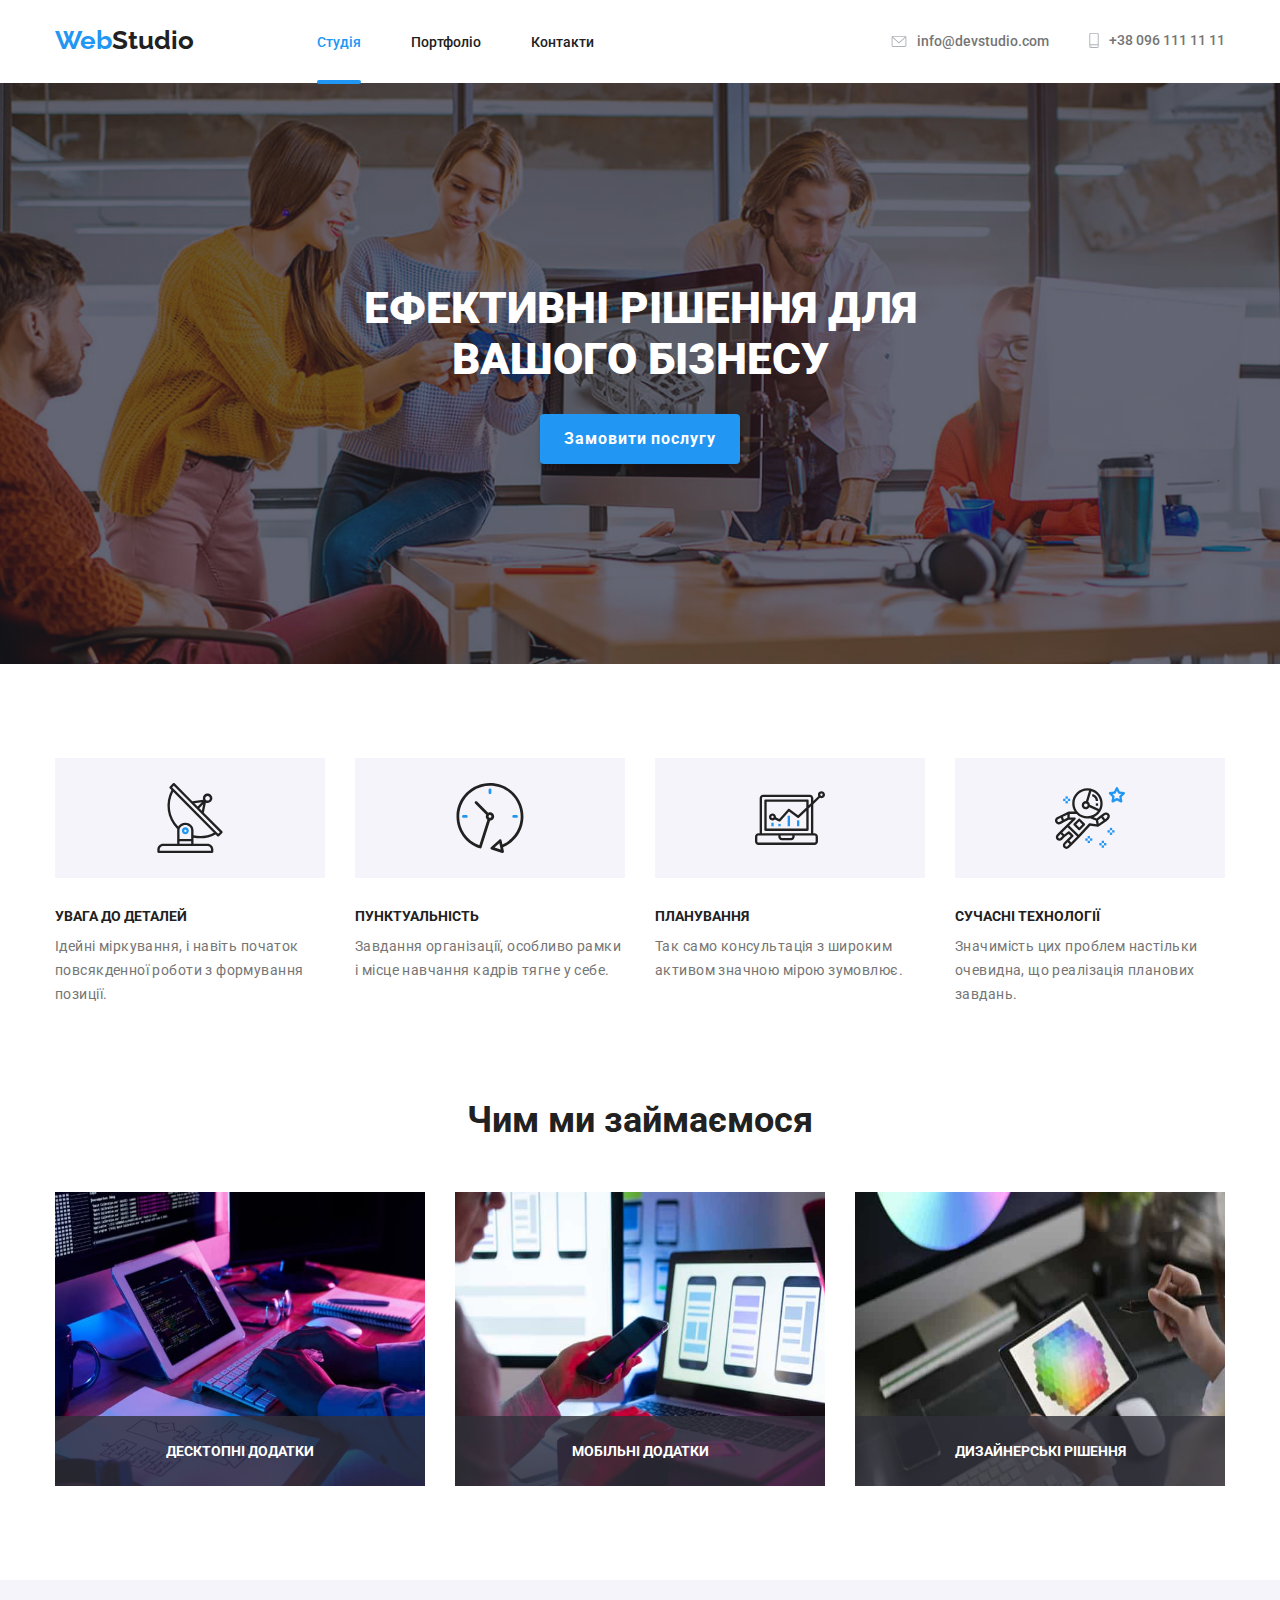
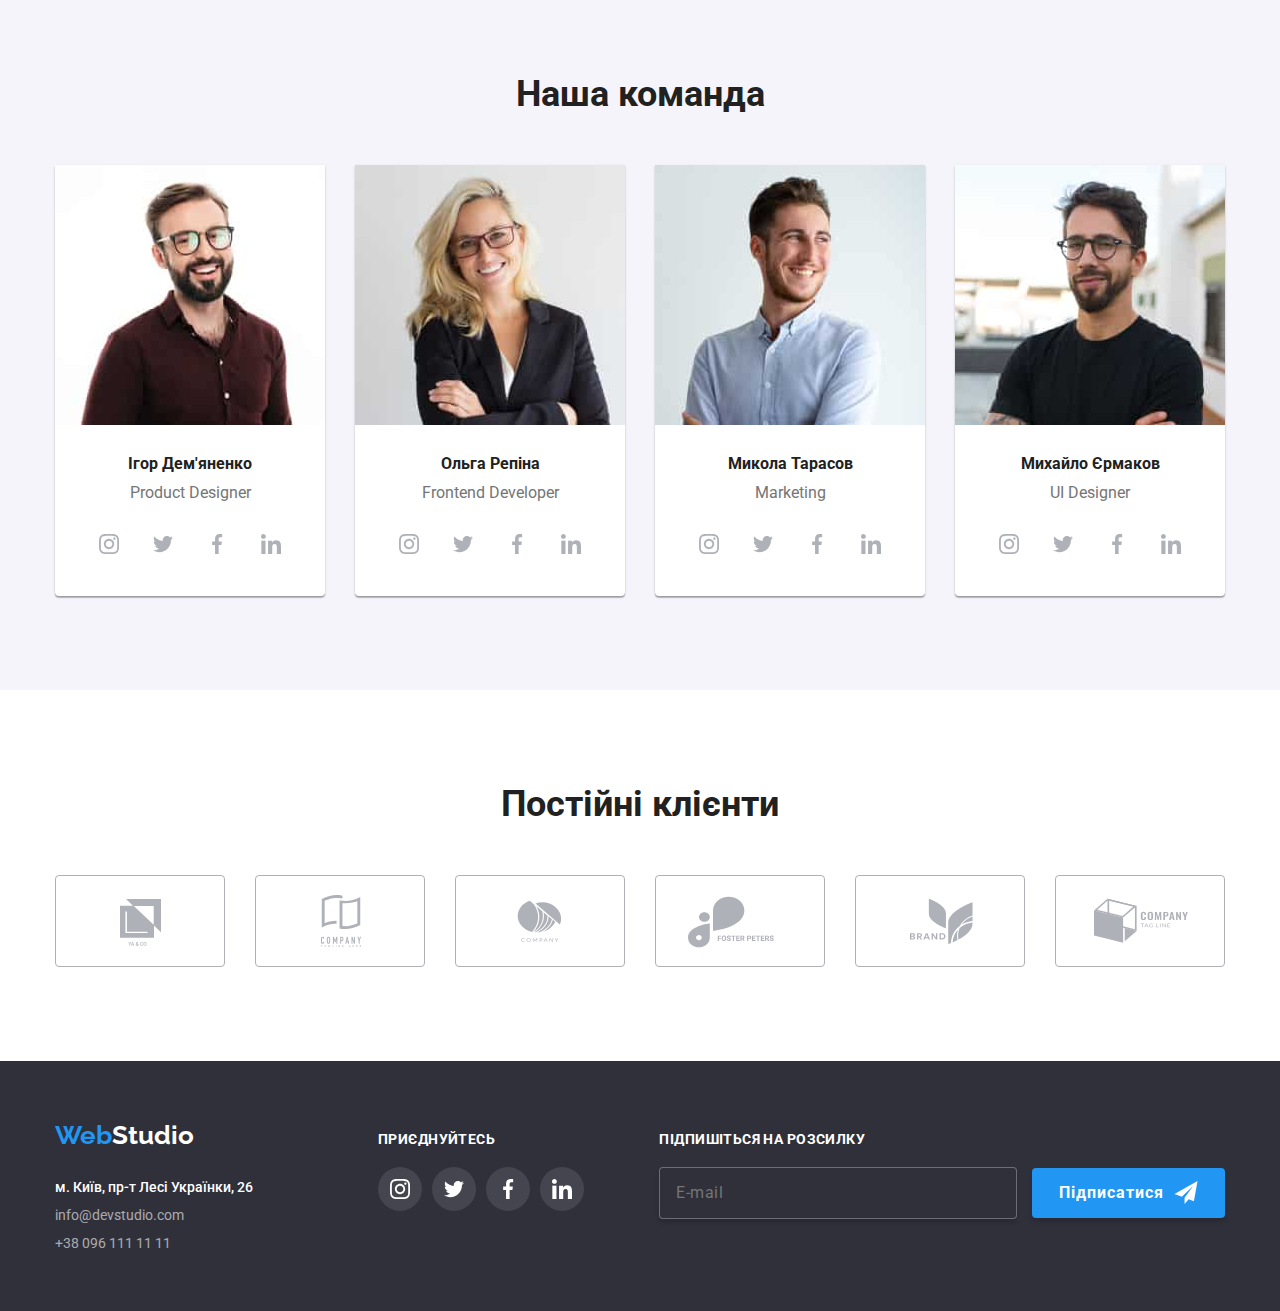
==== commit 64d94890: "suka accidently drop Lab4 folder instead of Lab7" ====
--- a/index.html
+++ b/index.html
@@ -1,438 +1,444 @@
 <!DOCTYPE html>
 
 <html lang="en">
-
-<head>
-  <meta charset="utf-8">
-  <meta name="viewport" content="width=device-width, initial-scale=1.0">
-  <title>Lab 4.5</title>
-  <link rel="stylesheet" href="css/style.css">
-  <link rel="stylesheet" href="css/modern-normalize.css">
-  <link rel="icon" href="images/icon.png">
-  <link rel="preconnect" href="https://fonts.googleapis.com">
-  <link rel="preconnect" href="https://fonts.gstatic.com" crossorigin>
-  <link href="https://fonts.googleapis.com/css2?family=Raleway:wght@700&family=Roboto:wght@400;500;700;900&display=swap"
-    rel="stylesheet">
-</head>
-
-<body>
-  <div class="backdrop is-hidden" data-modal>
-    <div class="modal">
-      <h2 class="modal_text">Залиште свої дані ми вам передзвонимо</h2>
-      <form>
-        <ul>
-          <li>
-            <label for="name" class="modal_label">Ім'я</label>
-            <div class="rel">
-              <input type="text" id="name" class="modal_input" required>
-              <svg class="input_icon" width="18px" height="18px">
-                <use href="./images/svg/icons.svg#man"></use>
+    <head>
+        <meta charset="utf-8">
+        <meta name="viewport" content="width=device-width, initial-scale=1">
+        <title>Усьо</title>
+        <link rel="stylesheet" href="css/style.css">
+        <link rel="stylesheet" href="css/modern-normalize.css">
+        <link rel="icon" href="images/icon.png">
+        <link rel="preconnect" href="https://fonts.googleapis.com">
+        <link rel="preconnect" href="https://fonts.gstatic.com" crossorigin>
+        <link href="https://fonts.googleapis.com/css2?family=Raleway:wght@700&family=Roboto:wght@400;500;700;900&display=swap" rel="stylesheet">
+    </head>
+    <body>
+      <div class="backdrop is-hidden" data-modal>
+        <div class="modal">
+          <h2 class="modal__title">Залиште свої дані ми вам передзвонимо</h2>
+          <form>
+          <ul>
+            <li>
+              <label for="name" class="modal__label">Ім'я</label>
+              <div class="modal__checkbox-fix">
+              <input type="text" id="name" class="modal__input" required>
+              <svg class="modal__icon" width="18px" height="18px">
+                <use href="./images/svg/icons.svg#man"></use>    
               </svg>
-            </div>
-          </li>
-          <li>
-            <label for="phone" class="modal_label">Телефон</label>
-            <div class="rel">
-              <input type="tel" id="phone" class="modal_input" required>
-              <svg class="input_icon" width="18px" height="18px">
-                <use href="./images/svg/icons.svg#telephone"></use>
+              </div>
+            </li>
+            <li>
+              <label for="phone" class="modal__label">Телефон</label>
+              <div class="modal__checkbox-fix">
+              <input type="tel" id="phone" class="modal__input" required>
+              <svg class="modal__icon" width="18px" height="18px">
+                <use href="./images/svg/icons.svg#telephone"></use>    
               </svg>
-            </div>
-          </li>
-          <li>
-            <label for="email" class="modal_label">Пошта</label>
-            <div class="rel">
-              <input type="email" id="email" class="modal_input" required>
-              <svg class="input_icon" width="18px" height="18px">
-                <use href="./images/svg/icons.svg#email"></use>
+              </div>
+            </li>
+            <li>
+              <label for="email" class="modal__label">Пошта</label>
+              <div class="modal__checkbox-fix">
+              <input type="email" id="email" class="modal__input" required>
+              <svg class="modal__icon" width="18px" height="18px">
+                <use href="./images/svg/icons.svg#email"></use>    
               </svg>
-            </div>
-          </li>
-          <li>
-            <label for="comment" class="modal_label">Коментар</label>
-            <textarea name="comment" cols="30" rows="10" class="modal_input_comment"
-              placeholder="Введіть текст"></textarea>
-          </li>
-          <li class="contract">
-            <div class="ab">
-              <input type="checkbox" id="cbx" class="rel" style="display: none;">
-              <label for="cbx" class="check">
+              </div>
+            </li>
+            <li>
+              <label for="comment" class="modal__label">Коментар</label>
+              <textarea name="comment" cols="30" rows="10" class="modal__textarea" placeholder="Введіть текст"></textarea>
+            </li>
+            <li class="modal__li_checkbox"> 
+              <div class="modal__absolute">
+              <input type="checkbox" id="cbx" class="modal__checkbox-fix" style="display: none;">
+              <label for="cbx" class="modal__check">
                 <svg width="18px" height="18px" viewBox="0 0 18 18">
-                  <path
-                    d="M1,9 L1,3.5 C1,2 2,1 3.5,1 L14.5,1 C16,1 17,2 17,3.5 L17,14.5 C17,16 16,17 14.5,17 L3.5,17 C2,17 1,16 1,14.5 L1,9 Z">
-                  </path>
+                  <path d="M1,9 L1,3.5 C1,2 2,1 3.5,1 L14.5,1 C16,1 17,2 17,3.5 L17,14.5 C17,16 16,17 14.5,17 L3.5,17 C2,17 1,16 1,14.5 L1,9 Z"></path>
                   <polyline points="1 9 7 14 15 4"></polyline>
                 </svg>
-                <span>Погоджуюся з розсилкою та приймаю <a href="https://legal.ubi.com/privacypolicy/en-INTL"
-                    class="conditions">Умови договору</a></span>
+                <span class="modal__span-text">Погоджуюся з розсилкою та приймаю <a href="https://legal.ubi.com/privacypolicy/en-INTL" class="modal__span">Умови договору</a></span>
               </label>
             </div>
-          </li>
-          <li class="button">
-            <button class="modal_submit">Відправити</button>
-          </li>
-        </ul>
-        <button type="button" class="exit" data-modal-close>
-          <svg class="cross_icon" width="10px" height="10px">
-            <use href="./images/svg/icons.svg#exit"></use>
-          </svg>
-        </button>
-      </form>
-    </div>
-  </div>
-  <header>
-    <div class="container_header">
-      <div class="logo_second_half">
-        <a href='#' class="logo"><span class="logo_first_half">Web</span>Studio</a>
-      </div>
-      <nav>
-        <ul class="navigation_panel">
-          <li><a href='#' class="navigation_panel_item_active">Студія</a></li>
-          <li><a href='portfolio.html' class="navigation_panel_item">Портфоліо</a></li>
-          <li><a href='#' class="navigation_panel_item">Контакти</a></li>
-        </ul>
-      </nav>
-      <ul class="panel_info">
-        <li>
-          <a href="mailto:info@devstudio.com" class="info_panel_item">
-            <svg width="16" height="12px" class="panel_icon">
-              <use href="./images/svg/icons.svg#mail"></use>
+            </li>
+            <li class="modal__li_button">
+              <button class="modal__submit">Відправити</button>
+            </li>
+          </ul>
+          <button type="button" class="modal__exit-button" data-modal-close>
+            <svg width="10px" height="10px">
+              <use href="./images/svg/icons.svg#exit"></use>    
             </svg>
-            info@devstudio.com</a>
-        </li>
-        <li><a href="tel:+380961111111" class="info_panel_item">
-            <svg width="10" height="16px" class="panel_icon">
-              <use href="./images/svg/icons.svg#phone"></use>
-            </svg>
-            +38 096 111 11 11</a></li>
-      </ul>
-    </div>
-  </header>
-  <main>
-    <section class="open_section">
-      <div class="hero hero_image">
-        <h1 class="open_text">Ефективні рішення для вашого бізнесу</h1>
-        <button type="button" class="hero_button" data-modal-open>Замовити послугу</button>
-      </div>
-    </section>
-    <section class="sections">
-      <ul class="ul">
-        <div class="container">
-          <li class="first_text">
-            <div class="features_div">
-              <svg>
-                <use href="./images/svg/icons.svg#details"></use>
-              </svg>
-            </div>
-            <h3 class="little_title">Увага до деталей</h3>
-            <p class="wrong">Ідейні міркування, і навіть початок повсякденної роботи з формування позиції.</p>
-          </li>
-          <li class="first_text">
-            <div class="features_div">
-              <svg class="icon_features">
-                <use href="./images/svg/icons.svg#punctuality"></use>
-              </svg>
-            </div>
-            <h3 class="little_title">Пунктуальність</h3>
-            <p class="wrong">Завдання організації, особливо рамки і місце навчання кадрів тягне у себе.</p>
-          </li>
-          <li class="first_text">
-            <div class="features_div">
-              <svg class="icon_features">
-                <use href="./images/svg/icons.svg#plan"></use>
-              </svg>
-            </div>
-            <h3 class="little_title">Планування</h3>
-            <p class="wrong">Так само консультація з широким активом значною мірою зумовлює.</p>
-          </li>
-          <li class="first_text">
-            <div class="features_div">
-              <svg class="icon_features">
-                <use href="./images/svg/icons.svg#tech"></use>
-              </svg>
-            </div>
-            <h3 class="little_title">Сучасні технології</h3>
-            <p class="wrong">Значимість цих проблем настільки очевидна, що реалізація планових завдань.</p>
-          </li>
-        </div>
-      </ul>
-    </section>
-    <section class="work">
-      <h2 class="big_title">Чим ми займаємося</h2>
-      <ul>
-        <div class="container">
-          <li class="work_list"><img src="images/first.jpg" alt="Десктопні додатки" width="370" height="294">
-            <div class="work_div">Десктопні додатки</div>
-          </li>
-          <li class="work_list"><img src="images/second.jpg" alt="Мобільні додатки" width="370" height="294">
-            <div class="work_div">Мобільні додатки</div>
-          </li>
-          <li class="work_list"><img src="images/third.jpg" alt="Дизайнерські рішення" width="370" height="294">
-            <div class="work_div">Дизайнерські рішення</div>
-          </li>
-        </div>
-      </ul>
-    </section>
-    <section class="our_team">
-      <h2 class="big_title">Наша команда</h2>
-      <ul>
-        <div class="container">
-          <li class="worker_card"><img src="images/igor.jpg" alt="Ігор Дем'яненко" width="270" height="260">
-            <div class="bottom_of_card">
-              <h3 class="name_in_card">Ігор Дем'яненко</h3>
-              <p class="occupation">Product Designer</p>
-              <ul class="socials">
-                <li>
-                  <a href="instagram.com" class="socials_list_item_instagram">
-                    <svg class="social_icon">
-                      <use href="./images/svg/icons.svg#instagram"></use>
-                    </svg>
-                  </a>
-                </li>
-                <li>
-                  <a href="twitter.com" class="socials_list_item twitter">
-                    <svg class="social_icon">
-                      <use href="./images/svg/icons.svg#twitter"></use>
-                    </svg>
-                  </a>
-                </li>
-                <li>
-                  <a href="facebook.com" class="socials_list_item facebook">
-                    <svg class="social_icon">
-                      <use href="./images/svg/icons.svg#facebook"></use>
-                    </svg>
-                  </a>
-                </li>
-                <li>
-                  <a href="linkedin.com" class="socials_list_item linkedin">
-                    <svg class="social_icon">
-                      <use href="./images/svg/icons.svg#linkedin"></use>
-                    </svg>
-                  </a>
-                </li>
-              </ul>
-            </div>
-          </li>
-          <li class="worker_card"><img src="images/olha.jpg" alt="Ольга Репіна" width="270" height="260">
-            <div class="bottom_of_card">
-              <h3 class="name_in_card">Ольга Репіна</h3>
-              <p class="occupation">Frontend Developer</p>
-              <ul class="socials">
-                <li>
-                  <a href="instagram.com" class="socials_list_item_instagram">
-                    <svg class="social_icon">
-                      <use href="./images/svg/icons.svg#instagram"></use>
-                    </svg>
-                  </a>
-                </li>
-                <li>
-                  <a href="twitter.com" class="socials_list_item twitter">
-                    <svg class="social_icon">
-                      <use href="./images/svg/icons.svg#twitter"></use>
-                    </svg>
-                  </a>
-                </li>
-                <li>
-                  <a href="facebook.com" class="socials_list_item facebook">
-                    <svg class="social_icon">
-                      <use href="./images/svg/icons.svg#facebook"></use>
-                    </svg>
-                  </a>
-                </li>
-                <li>
-                  <a href="linkedin.com" class="socials_list_item linkedin">
-                    <svg class="social_icon">
-                      <use href="./images/svg/icons.svg#linkedin"></use>
-                    </svg>
-                  </a>
-                </li>
-              </ul>
-            </div>
-          </li>
-          <li class="worker_card"><img src="images/mykola.jpg" alt="Микола Тарасов" width="270" height="260">
-            <div class="bottom_of_card">
-              <h3 class="name_in_card">Микола Тарасов</h3>
-              <p class="occupation">Marketing</p>
-              <ul class="socials">
-                <li>
-                  <a href="instagram.com" class="socials_list_item_instagram">
-                    <svg class="social_icon">
-                      <use href="./images/svg/icons.svg#instagram"></use>
-                    </svg>
-                  </a>
-                </li>
-                <li>
-                  <a href="twitter.com" class="socials_list_item twitter">
-                    <svg class="social_icon">
-                      <use href="./images/svg/icons.svg#twitter"></use>
-                    </svg>
-                  </a>
-                </li>
-                <li>
-                  <a href="facebook.com" class="socials_list_item facebook">
-                    <svg class="social_icon">
-                      <use href="./images/svg/icons.svg#facebook"></use>
-                    </svg>
-                  </a>
-                </li>
-                <li>
-                  <a href="linkedin.com" class="socials_list_item linkedin">
-                    <svg class="social_icon">
-                      <use href="./images/svg/icons.svg#linkedin"></use>
-                    </svg>
-                  </a>
-                </li>
-              </ul>
-            </div>
-          </li>
-          <li class="worker_card"><img src="images/mihaylo.jpg" alt="Михайло Єрмаков" width="270" height="260">
-            <div class="bottom_of_card">
-              <h3 class="name_in_card">Михайло Єрмаков</h3>
-              <p class="occupation">UI Designer</p>
-              <ul class="socials">
-                <li>
-                  <a href="instagram.com" class="socials_list_item_instagram">
-                    <svg class="social_icon">
-                      <use href="./images/svg/icons.svg#instagram"></use>
-                    </svg>
-                  </a>
-                </li>
-                <li>
-                  <a href="twitter.com" class="socials_list_item twitter">
-                    <svg class="social_icon">
-                      <use href="./images/svg/icons.svg#twitter"></use>
-                    </svg>
-                  </a>
-                </li>
-                <li>
-                  <a href="facebook.com" class="socials_list_item facebook">
-                    <svg class="social_icon">
-                      <use href="./images/svg/icons.svg#facebook"></use>
-                    </svg>
-                  </a>
-                </li>
-                <li>
-                  <a href="linkedin.com" class="socials_list_item linkedin">
-                    <svg class="social_icon">
-                      <use href="./images/svg/icons.svg#linkedin"></use>
-                    </svg>
-                  </a>
-                </li>
-              </ul>
-    </section>
-    <section class="clients">
-      <h2 class="big_title">
-        Постійні клієнти
-      </h2>
-      <ul>
-        <div class="container">
-          <li>
-            <a href="https://www.youtube.com/watch?v=OO7zUml5q20&ab_channel=NapalmRecords" class="client_logo_box">
-              <svg class="client_logo">
-                <use href="./images/svg/icons.svg#logo_1"></use>
-              </svg>
-            </a>
-          </li>
-          <li>
-            <a href="https://www.youtube.com/watch?v=dQw4w9WgXcQ&ab_channel=RickAstley" class="client_logo_box">
-              <svg class="client_logo">
-                <use href="./images/svg/icons.svg#logo_2"></use>
-              </svg>
-            </a>
-          </li>
-          <li>
-            <a href="https://www.youtube.com/watch?v=Nkwhj96kVyU&ab_channel=NapalmRecords" class="client_logo_box">
-              <svg class="client_logo">
-                <use href="./images/svg/icons.svg#logo_3"></use>
-              </svg>
-            </a>
-          </li>
-          <li>
-            <a href="https://www.youtube.com/watch?v=aBcqQsL9dsU&ab_channel=ClubSounds" class="client_logo_box">
-              <svg class="client_logo">
-                <use href="./images/svg/icons.svg#logo_4"></use>
-              </svg>
-            </a>
-          </li>
-          <li>
-            <a href="https://www.youtube.com/watch?v=rsLvcteVve0&ab_channel=vychurno" class="client_logo_box">
-              <svg class="client_logo">
-                <use href="./images/svg/icons.svg#logo_5"></use>
-              </svg>
-            </a>
-          </li>
-          <li>
-            <a href="https://www.youtube.com/watch?v=3X8dvGN1C-4&ab_channel=ArinNation" class="client_logo_box">
-              <svg class="client_logo">
-                <use href="./images/svg/icons.svg#logo_6"></use>
-              </svg>
-            </a>
-          </li>
-      </ul>
-    </section>
-  </main>
-  <footer class="footer_section">
-    <div class="container_footer">
-      <div class="container_footer_info">
-        <div class="logo_second_half_footer">
-          <a href='index.html' class="logo_footer"><span class="logo_first_half">Web</span>Studio</a>
-        </div>
-        <address class="address_info">
-          <p class="address">м. Київ, пр-т Лесі Українки, 26</p>
-          <p class="footer_info"><a href="mailto:info@devstudio.com" class="footer_text">info@devstudio.com</a></p>
-          <p class="footer_info"><a href="tel:+380961111111" class="footer_text">+38 096 111 11 11</a></p>
-        </address>
-      </div>
-      <div>
-        <h2 class="join">приєднуйтесь</h2>
-        <ul class="socials_footer">
-          <li class="bg_inst">
-            <a href="instagram.com" class="socials_list_item_instagram">
-              <svg class="social_icon">
-                <use href="./images/svg/icons.svg#instagram"></use>
-              </svg>
-            </a>
-          </li>
-          <li>
-            <a href="twitter.com" class="socials_list_item twitter">
-              <svg class="social_icon">
-                <use href="./images/svg/icons.svg#twitter"></use>
-              </svg>
-            </a>
-          </li>
-          <li>
-            <a href="facebook.com" class="socials_list_item facebook">
-              <svg class="social_icon">
-                <use href="./images/svg/icons.svg#facebook"></use>
-              </svg>
-            </a>
-          </li>
-          <li>
-            <a href="linkedin.com" class="socials_list_item linkedin">
-              <svg class="social_icon">
-                <use href="./images/svg/icons.svg#linkedin"></use>
-              </svg>
-            </a>
-          </li>
-        </ul>
-      </div>
-      <div class="container_footer_mailing">
-        <h2 class="join">підпишіться на розсилку</h2>
-        <form action="">
-          <input type="email" class="mailing" placeholder="E-mail" required>
-          <button type="submit" class="mailing_button">
-            <div class="mailing_button_div">
-              Підписатися
-              <svg class="telegram" width="24px" height="24px">
-                <use href="./images/svg/icons.svg#telegram"></use>
-              </svg>
-            </div>
           </button>
         </form>
       </div>
-    </div>
-  </footer>
-  <script src="./js/modal.js"></script>
-</body>
-
-</html>+      </div>
+        <header>
+          <div class="burger burger_close" open-menu>
+            <span></span>
+          </div>
+          <div class="menu_android closed" menu>
+            <nav>
+              <ul class="navigation_android">
+                  <li><a href = '#' class="navigation__item_android active">Студія</a></li>
+                  <li><a href = 'portfolio.html' class="navigation__item_android">Портфоліо</a></li>
+                  <li><a href = '#' class="navigation__item_android">Контакти</a></li>
+              </ul>
+            </nav>
+            <div style="margin-top: auto;">
+              <ul class="info_android">
+                <li>
+                  <a href="tel:+380961111111" class="info_android-tel">
+                  +38 096 111 11 11</a></li>
+                <li  class="info_android-email">
+                  <a href="mailto:info@devstudio.com"  class="info_android-email">
+                  info@devstudio.com</a>
+                </li>                
+              </ul>
+            </div>
+            <div>
+            <ul class="menu__social">
+              <li class="menu__social_item border">Intagram</li>
+              <li class="menu__social_item border">Twitter</li>
+              <li class="menu__social_item border">Facebook</li>
+              <li>LinkedIn</li>
+            </ul>
+            </div>
+          </div>
+            <div class="container_header">
+                <div class="logo">
+                    <a href = '#'><span class="logo__blue">Web</span>Studio</a>
+                </div>
+                <nav>
+                    <ul class="navigation">
+                        <li><a href = '#' class="navigation__item_active">Студія</a></li>
+                        <li><a href = 'portfolio.html' class="navigation__item">Портфоліо</a></li>
+                        <li><a href = '#' class="navigation__item">Контакти</a></li>
+                    </ul>
+                </nav>
+                <ul class="info">
+                    <li>
+                      <a href="mailto:info@devstudio.com" class="info__item">
+                      <svg width="16" height="12px" class="info__icon  icon">
+                        <use href="./images/svg/icons.svg#mail"></use>
+                      </svg>
+                      info@devstudio.com</a></li>
+                    <li><a href="tel:+380961111111" class="info__item">
+                      <svg width="10" height="16px" class="info__icon icon">
+                        <use href="./images/svg/icons.svg#phone"></use>
+                      </svg>
+                      +38 096 111 11 11</a></li>
+                </ul>
+            </div>
+        </header>
+        <main>
+            <section class="section_hero">
+                <div class="hero">
+                    <h1 class="hero__text">Ефективні рішення для вашого бізнесу</h1>
+                    <button type="button" class="hero__button" data-modal-open>Замовити послугу</button>
+                </div>
+            </section>
+                <section class="section_features">                
+                    <ul>
+                    <div class="container">
+                    <li class="feature">
+                        <div class="feature__icon">
+                            <svg>
+                                <use href="./images/svg/icons.svg#details"></use>    
+                            </svg>
+                        </div>
+                        <h3 class="feature__title">Увага до деталей</h3>
+                        <p class="feature__text">Ідейні міркування, і навіть початок повсякденної роботи з формування позиції.</p></li>
+                    <li class="feature">
+                        <div class="feature__icon">
+                          <svg>
+                            <use href="./images/svg/icons.svg#punctuality"></use>    
+                        </svg>
+                        </div>
+                        <h3 class="feature__title">Пунктуальність</h3>
+                        <p class="feature__text">Завдання організації, особливо рамки і місце навчання кадрів тягне у себе.</p></li>
+                    <li class="feature">
+                        <div class="feature__icon">
+                          <svg>
+                            <use href="./images/svg/icons.svg#plan"></use>    
+                        </svg>
+                        </div>
+                        <h3 class="feature__title">Планування</h3>
+                        <p class="feature__text">Так само консультація з широким активом значною мірою зумовлює.</p></li>
+                    <li class="feature">
+                        <div class="feature__icon">
+                          <svg>
+                            <use href="./images/svg/icons.svg#tech"></use>    
+                        </svg>
+                        </div>
+                        <h3 class="feature__title">Сучасні технології</h3>
+                        <p class="feature__text">Значимість цих проблем настільки очевидна, що реалізація планових завдань.</p></li>
+                    </div>
+                    </ul>
+                </section>
+                <section class="section_work">
+                    <h2 class="title">Чим ми займаємося</h2>
+                    <ul>
+                        <div class="container">
+                        <li class="occupation"><img src="images/first.jpg" alt="Десктопні додатки" width="370" height="294"><div class="occupation__title">Десктопні додатки</div></li>
+                        <li class="occupation"><img src="images/second.jpg" alt="Мобільні додатки" width="370" height="294"><div class="occupation__title">Мобільні додатки</div></li>
+                        <li class="occupation"><img src="images/third.jpg" alt="Дизайнерські рішення" width="370" height="294"><div class="occupation__title">Дизайнерські рішення</div></li>
+                        </div>
+                    </ul>
+            </section>
+            <section class="section_team">
+                <h2 class="title">Наша команда</h2>
+                <ul>
+                    <div class="container">
+                    <li class="card"><img src="images/igor.jpg" alt="Ігор Дем'яненко" width="270" height="260">
+                        <div class="card__footer">
+                          <h3 class="card__title">Ігор Дем'яненко</h3><p class="card__sub-title">Product Designer</p>
+                        <ul class="socials">
+                              <li>
+                                <a href="instagram.com" class="socials__instagram">
+                                <svg class="socials__icon">
+                                  <use href="./images/svg/icons.svg#instagram"></use>    
+                                </svg>
+                              </a>
+                              </li>
+                              <li>
+                                <a href="twitter.com" class="socials__item twitter">
+                                <svg class="socials__icon">
+                                  <use href="./images/svg/icons.svg#twitter"></use>    
+                                </svg>
+                              </a>
+                              </li>
+                              <li>
+                                  <a href="facebook.com"  class="socials__item facebook">
+                                <svg class="socials__icon">
+                                  <use href="./images/svg/icons.svg#facebook"></use>    
+                              </svg>
+                            </a>
+                              </li>
+                              <li>
+                                <a href="linkedin.com" class="socials__item linkedin">
+                                <svg class="socials__icon">
+                                  <use href="./images/svg/icons.svg#linkedin"></use>    
+                              </svg>
+                            </a>
+                              </li>
+                        </ul>
+                        </div></li>
+                    <li class="card"><img src="images/olha.jpg" alt="Ольга Репіна" width="270" height="260">
+                        <div class="card__footer">
+                          <h3 class="card__title">Ольга Репіна</h3><p class="card__sub-title">Frontend Developer</p>
+                          <ul class="socials">
+                            <li>
+                              <a href="instagram.com" class="socials__instagram">
+                              <svg class="socials__icon">
+                                <use href="./images/svg/icons.svg#instagram"></use>    
+                              </svg>
+                            </a>
+                            </li>
+                            <li>
+                              <a href="twitter.com" class="socials__item twitter">
+                              <svg class="socials__icon">
+                                <use href="./images/svg/icons.svg#twitter"></use>    
+                              </svg>
+                            </a>
+                            </li>
+                            <li>
+                                <a href="facebook.com"  class="socials__item facebook">
+                              <svg class="socials__icon">
+                                <use href="./images/svg/icons.svg#facebook"></use>    
+                            </svg>
+                          </a>
+                            </li>
+                            <li>
+                              <a href="linkedin.com" class="socials__item linkedin">
+                              <svg class="socials__icon">
+                                <use href="./images/svg/icons.svg#linkedin"></use>    
+                            </svg>
+                          </a>
+                            </li>
+                      </ul>
+                    </div></li>
+                    <li class="card"><img src="images/mykola.jpg" alt="Микола Тарасов" width="270" height="260">
+                        <div class="card__footer">
+                          <h3 class="card__title">Микола Тарасов</h3><p class="card__sub-title">Marketing</p>
+                          <ul class="socials">
+                            <li>
+                              <a href="instagram.com" class="socials__instagram">
+                              <svg class="socials__icon">
+                                <use href="./images/svg/icons.svg#instagram"></use>    
+                              </svg>
+                            </a>
+                            </li>
+                            <li>
+                              <a href="twitter.com" class="socials__item twitter">
+                              <svg class="socials__icon">
+                                <use href="./images/svg/icons.svg#twitter"></use>    
+                              </svg>
+                            </a>
+                            </li>
+                            <li>
+                                <a href="facebook.com"  class="socials__item facebook">
+                              <svg class="socials__icon">
+                                <use href="./images/svg/icons.svg#facebook"></use>    
+                            </svg>
+                          </a>
+                            </li>
+                            <li>
+                              <a href="linkedin.com" class="socials__item linkedin">
+                              <svg class="socials__icon">
+                                <use href="./images/svg/icons.svg#linkedin"></use>    
+                            </svg>
+                          </a>
+                            </li>
+                      </ul>
+                    </div></li>
+                    <li class="card"><img src="images/mihaylo.jpg" alt="Михайло Єрмаков" width="270" height="260">
+                        <div class="card__footer">
+                          <h3 class="card__title">Михайло Єрмаков</h3><p class="card__sub-title">UI Designer</p>
+                          <ul class="socials">
+                            <li>
+                              <a href="instagram.com" class="socials__instagram">
+                              <svg class="socials__icon">
+                                <use href="./images/svg/icons.svg#instagram"></use>    
+                              </svg>
+                            </a>
+                            </li>
+                            <li>
+                              <a href="twitter.com" class="socials__item twitter">
+                              <svg class="socials__icon">
+                                <use href="./images/svg/icons.svg#twitter"></use>    
+                              </svg>
+                            </a>
+                            </li>
+                            <li>
+                                <a href="facebook.com"  class="socials__item facebook">
+                              <svg class="socials__icon">
+                                <use href="./images/svg/icons.svg#facebook"></use>    
+                            </svg>
+                          </a>
+                            </li>
+                            <li>
+                              <a href="linkedin.com" class="socials__item linkedin">
+                              <svg class="socials__icon">
+                                <use href="./images/svg/icons.svg#linkedin"></use>    
+                            </svg>
+                          </a>
+                            </li>
+                      </ul>
+            </section>
+            <section class="section_clients">
+                <h2 class="title">
+                  Постійні клієнти
+                </h2>
+                <ul>
+                <div class="container">
+                <li>
+                  <a href="https://www.youtube.com/watch?v=OO7zUml5q20&ab_channel=NapalmRecords"   class="client">
+                  <svg class="client__logo">
+                    <use href="./images/svg/icons.svg#logo_1"></use>    
+                  </svg>
+                </a>
+                </li>
+                <li>
+                  <a href="https://www.youtube.com/watch?v=dQw4w9WgXcQ&ab_channel=RickAstley"   class="client">
+                  <svg class="client__logo">
+                    <use href="./images/svg/icons.svg#logo_2"></use>    
+                  </svg>
+                </a>
+                </li>
+                <li>
+                  <a href="https://www.youtube.com/watch?v=Nkwhj96kVyU&ab_channel=NapalmRecords"   class="client">
+                  <svg class="client__logo">
+                    <use href="./images/svg/icons.svg#logo_3"></use>    
+                  </svg>
+                </a>
+                </li>
+                <li>
+                  <a href="https://www.youtube.com/watch?v=aBcqQsL9dsU&ab_channel=ClubSounds"   class="client">
+                  <svg class="client__logo">
+                    <use href="./images/svg/icons.svg#logo_4"></use>    
+                  </svg>
+                </a>
+                </li>
+                <li>
+                  <a href="https://www.youtube.com/watch?v=rsLvcteVve0&ab_channel=vychurno"   class="client">
+                  <svg class="client__logo">
+                    <use href="./images/svg/icons.svg#logo_5"></use>    
+                  </svg>
+                </a>
+                </li>
+                <li>
+                  <a href="https://www.youtube.com/watch?v=3X8dvGN1C-4&ab_channel=ArinNation"  class="client">
+                  <svg class="client__logo">
+                    <use href="./images/svg/icons.svg#logo_6"></use>    
+                  </svg>
+                </a>
+                </li>
+              </ul>
+            </section>
+        </main>
+            <footer class="section_footer">
+                <div class="container_footer"> 
+                    <div class="footer-info">
+                      <div class="logo_footer">
+                        <a href = 'index.html' class="logo__link"><span class="logo__blue">Web</span>Studio</a>
+                      </div>
+                      <address class="address">            
+                        <p class="address__city">м. Київ, пр-т Лесі Українки, 26</p>
+                        <p class="address__info"><a href="mailto:info@devstudio.com" class="address__text">info@devstudio.com</a></p>
+                        <p class="address__info"><a href="tel:+380961111111" class="address__text">+38 096 111 11 11</a></p>
+                      </address>
+                    </div>
+                    <div>
+                      <h2 class="footer-title">приєднуйтесь</h2>
+                      <ul class="socials">
+                        <li class="bg_inst">
+                          <a href="instagram.com" class="socials__instagram">
+                          <svg class="socials__icon">
+                            <use href="./images/svg/icons.svg#instagram"></use>    
+                          </svg>
+                        </a>
+                        </li>
+                        <li>
+                          <a href="twitter.com" class="socials__item_footer twitter">
+                          <svg class="socials__icon">
+                            <use href="./images/svg/icons.svg#twitter"></use>    
+                          </svg>
+                        </a>
+                        </li>
+                        <li>
+                            <a href="facebook.com" class="socials__item_footer facebook">
+                          <svg class="socials__icon">
+                            <use href="./images/svg/icons.svg#facebook"></use>    
+                        </svg>
+                      </a>
+                        </li>
+                        <li>
+                          <a href="linkedin.com" class="socials__item_footer linkedin">
+                          <svg class="socials__icon">
+                            <use href="./images/svg/icons.svg#linkedin"></use>    
+                        </svg>
+                      </a>
+                        </li>
+                  </ul>
+                    </div>
+                      <div class="container_footer_mailing">
+                      <h2 class="footer-title">підпишіться на розсилку</h2>
+                      <form action="#" class="form">
+                        <input type="email" class="form__mailing" placeholder="E-mail" required>
+                          <button type="submit" class="form__button">
+                          <div class="form__submit">
+                              Підписатися
+                              <svg class="form_icon" width="24px" height="24px">
+                                <use href="./images/svg/icons.svg#telegram"></use>    
+                              </svg>
+                          </div>
+                        </button>
+                      </form>
+                    </div>
+                  </div>
+            </footer>
+            <script src="./js/modal.js"></script>
+            <script src="./js/menu.js"></script>
+        </body>
+    </html>--- a/css/style.css
+++ b/css/style.css
@@ -1,855 +1,1458 @@
-:root{
-    --main_color: #212121;
-    --second_color: #2196F3;
-    --hover_color:#1c81d4;
-    --third_color: #757575;
-    --ligh_gray:#F5F4FA;
-    --border_color:#f6f6f6;
-    --icon_color:#AFB1B8;
-    --footer_color:#2F303A;
-}
-a{
-    text-decoration: none;
-    cursor: pointer
-}
-button{
-    cursor: pointer;
-}
-li{
-    list-style-type: none;
-}
-img{
-    display: block;
-    z-index: 1;
-}
-ul{
-    padding-left: 0px;
-    margin: 0 auto;
-}
-body{
-    font-family: Roboto, sans-serif;
-    color: var(--main_color);
-    text-decoration: none;
-    font-size: 14px;
-    font-weight: 500;
-}
-header{
-    border-bottom: 1px solid var(--border_color);
-}
-header.icon{
-    margin-right: 10px;
-}
-.icon_features{
-    width: 70px;
-    height: 70px;
-}
-
-*,
-::before,
-::after {
-    box-sizing: border-box;
-    /* border: 1px solid red; */
-}
-
-a{
-    color: var(--main_color);
-    margin: 0 auto;
-}
-.logo_footer{
-    color: white;
-}
-p{
-    margin: 0 auto;
-    font-style: normal;
-}
-.logo_first_half{
-    font-family: Raleway;
-    color:var(--second_color);
-    font-weight: 700;
-    font-size: 26px;
-    text-decoration: none;
-}
-.logo_second_half{
-    font-family: Raleway;
-    color: var(--main_color);
-    font-weight: 700;
-    font-size: 26px;
-    text-decoration: none;
-    padding-top: 24px;
-    padding-bottom: 25px;
-    margin-right: 93px;
-}
-.container{
-    display: flex;
-    flex-wrap: wrap;
-    padding: 0 15px;
-    margin: 0 auto;
-    gap: 30px;
-    max-width: 1200px;
-}
-.container_header{
-    display: flex;
-    flex-direction: row;
-    flex-wrap: wrap;
-    align-items: center;
-    padding-left: 15px;
-    padding-right: 15px;
-    margin-left: auto;
-    margin-right: auto;
-    max-width: 1200px;
-}
-.container_footer{
-    display: flex;
-    flex-wrap: wrap;
-    padding: 0 15px;
-    margin: 0 auto;
-    max-width: 1200px;
-    align-items: baseline;
-}
-.portfolio{
-    padding-top: 94px;
-    padding-bottom: 94px;
-}
-.cards{
-    display: flex;
-    flex-direction: row;
-    flex-wrap: wrap;
-    gap: 30px;
-    padding-left: 215px;
-}
-.navigation_panel{
-    display: flex;
-    gap: 50px;
-    flex-direction: row;
-    margin-top: 0px;
-    margin-left: 0px;
-}
-.navigation_panel_item{
-    color: var(--main_color);
-    list-style-type: none;
-    padding: 32px 0 32px 0;
-    position: relative;
-}
-.navigation_panel_item_active{
-    color: var(--second_color);
-    list-style-type: none;
-    position: relative;
-    padding: 32px 0 32px 0;
-}
-.navigation_panel_item_active::after{
-    position: absolute;
-    content: "";
-    height: 4px;
-    width: 100%;
-    border-radius: 2px;
-    bottom: -2px;
-    left: 0px;
-    background-color: var(--second_color);
-}
-.navigation_panel_item:hover,
-.navigation_panel_item:focus{
-    color: var(--second_color);
-    transition: 300ms;
-}
-.navigation_panel_item:hover::after{
-    position: absolute;
-    content: "";
-    height: 4px;
-    width: 100%;
-    border-radius: 2px;
-    bottom: -2px;
-    left: 0px;
-    background-color: var(--second_color);
-    transition: 300ms ease-in;
-}
-.panel_info{
-    padding-top: 32px;
-    padding-bottom: 32px;
-    display: flex;
-    gap: 40px;
-    margin-right: 0;
-    margin-left: auto;
-    align-items: center;
-}
-.info_panel_item{
-    color:var(--third_color);
-    display: inline-flex;
-    transition: 300ms ease-in;
-    align-items: center;
-}
-.info_panel_item:hover,
-.info_panel_item:focus{
-    color: var(--second_color);
-    transition: 300ms;
-}
-.info_panel_item:hover .panel_icon{
-    fill:var(--second_color);
-    transition: 250ms ease-in;
-}
-.panel_icon{
-    fill: var(--icon_color);
-    margin-right: 10px;
-}
-.open_section{
-    background-color: var(--footer_color);
-    width: 100%;
-    text-align: center;
-}
-.hero{
-    padding-top: 200px;
-    padding-bottom: 200px;
-    background-image: linear-gradient(rgba(47, 48, 58, 0.40), rgba(47, 48, 58, 0.40)), url(../images/hero_bg.jpg);
-    background-repeat: no-repeat;
-    background-size: cover;
-}
-
-.open_text{
-    max-width: 700px;
-    text-align: center;
-    color: white;
-    font-size: 44px;
-    font-style: normal;
-    font-weight: 900;
-    text-transform: uppercase;
-    margin: 0 auto;
-    margin-bottom: 30px;
-}
-.hero_button{
-    border-radius: 4px;
-    background: var(--second_color);
-    color:white;
-    font-size: 16px;
-    letter-spacing: 0.96px;
-    line-height: 187.5%;
-    font-weight: 700;
-    padding: 10px 24px 10px 24px;
-    border-radius: 5px;
-    box-shadow: 0px 4px 4px 0px rgba(0, 0, 0, 0.15);
-    border: none;
-    cursor: pointer;
-    transition: 300ms ease-in;
-}
-.hero_button:hover, .modal_submit:hover{
-    background-color: var(--hover_color);
-    transition: 300ms ease-in;
-}
-.sections{
-    padding-top: 94px;
-    padding-bottom: 94px;
-}
-.our_team{
-    background-color: var(--ligh_gray);
-    padding-top: 94px;
-    padding-bottom: 94px;
-}
-.sections:last-of-type{
-    background-color: var(--ligh_gray);
-    padding-top: 94px;
-}
-.work{
-    padding-bottom: 94px;
-}
-.work_list{
-    position: relative;
-}
-.work_div{
-    color: white;
-    font-weight: 700;
-    text-transform: uppercase;
-    position: absolute;
-    text-align: center;
-    padding: 27px 0 27px 0;
-    max-height: 70px;
-    width: 100%;
-    background: rgba(47, 48, 58, 0.80);
-    bottom: 0%;
-}
-.features_div{
-    display: flex;
-    align-items: center;
-    justify-content: center;
-    background-color: var(--ligh_gray);
-    max-height: 120px;
-    margin-bottom: 30px;
-    padding: 25px 100px 25px 100px;
-}
-.little_title{
-    color: var(--main_color);
-    text-transform: uppercase;
-    font-weight: 700;
-    font-size: 14px;
-    margin: 0 auto;
-    margin-bottom: 10px;
-}
-.wrong{
-    color: var(--third_color);
-    font-size: 14px;
-    font-weight: 400;
-    line-height: 24px;
-    letter-spacing: 0.42px;
-}
-.first_text{
-    color: var(--third_color);
-    font-weight: 400;
-    max-width: 270px;
-}
-.big_title{
-    color: var(--main_color);
-    font-size: 36px;
-    font-weight: 700;
-    text-align: center;
-    margin: 0 auto;
-    margin-bottom: 50px;
-}
-.name_in_card{
-    color: var(--main_color);
-    font-size: 16px;
-    text-align: center;
-    margin: 0 auto;
-}
-.occupation{
-    color: var(--third_color);
-    font-size: 16px;
-    font-weight: 400;
-    text-align: center;
-    margin-top: 10px;
-}
-.worker_card{
-    background-color: white;
-    border-radius: 0px 0px 4px 4px;
-    box-shadow: 0px 2px 1px 0px rgba(0, 0, 0, 0.20), 0px 1px 1px 0px rgba(0, 0, 0, 0.14), 0px 1px 3px 0px rgba(0, 0, 0, 0.12);
-}
-.bottom_of_card{
-    padding: 30px 0 30px 0;
-}
-.socials{
-    display: flex;
-    justify-content: center;
-    gap: 10px;
-    margin-top: 16px;
-    
-}
-.socials_list_item{
-    background: white;
-    width: 44px;
-    height: 44px;
-    padding: 12px 12px 12px 12px;
-    border-radius: 22px;
-    transition-duration: 250ms;
-    z-index: 1;
-    display: block;
-    position: relative;
-}
-.socials_list_item_instagram {
-    position: relative;
-    display: block;
-    width: 44px;
-    height: 44px;
-    padding: 12px 12px 12px 12px;
-    border-radius: 22px;
-    background-image: white;
-    z-index: 2;
-    fill: var(--icon_color);
-  }
-  
-.socials_list_item_instagram::before {
-    position: absolute;
-    content: "";
-    inset: 0; 
-    border-radius: 22px;
-    background-image: radial-gradient(circle at 30% 107%, #fdf497 0%, #fdf497 5%, #fd5949 45%,#d6249f 60%,#285AEB 90%);
-    z-index: 1;
-    opacity: 0;
-    transition: opacity 0.25s linear;
-  }
-  
-.socials_list_item_instagram:hover::before {
-    opacity: 1;
-  }
-.socials_list_item_instagram:hover .social_icon{
-    fill: white;
-}
-.twitter:hover{
-    background-color: #1DA1F2;
-
-}
-.facebook:hover{
-    background-color: #4267B2;
-
-}
-.linkedin:hover{
-    background-color: #0077B5;
-
-}
-.socials_list_item:hover .social_icon{
-    fill: white;
-}
-.social_icon{
-    width: 20px;
-    height: 20px;
-    fill:var(--icon_color);
-    z-index: 2;
-    position: absolute;
-}
-footer .social_icon{
-    fill: white;
-}
-footer .socials_list_item{
-    background-color: rgba(255, 255, 255, 0.10);
-}
-.bg_inst{
-    background-color: rgba(255, 255, 255, 0.10);
-    border-radius: 22px;
-}
-.clients{
-    padding: 94px 0 94px 0;
-    font-weight: 700;
-    font-size: 36px;
-}
-.ab{
-    position: absolute;
-    top: 2px;
-}
-.rel{
-    position: relative;
-}
-.client_logo_box{
-    border: 1px solid var(--icon_color);
-    border-radius: 4px;
-    padding: 16px 32px 16px 32px;
-    max-width: 170px;
-    max-height: 92px;
-    transition: 300ms ease-in;
-    display: inline-block;
-}
-.client_logo_box:hover{
-    border: 1px solid var(--second_color);
-    fill: var(--second_color);
-    transition-duration: 300ms;
-}
-.client_logo_box:hover .client_logo{
-    fill: var(--second_color);
-    transition-duration: 150ms;
-}
-.client_logo{
-    fill: var(--icon_color);
-    width: 106px;
-    height: 60px;
-    transition: 300ms ease-in;
-}
-.navigation_portfolio{
-    display: flex;
-    justify-content: center;
-    flex-wrap: wrap;
-    gap: 8px;
-    margin: 0 auto;
-    margin-bottom: 20px;
-}
-.cards{
-    display: flex;
-    flex-wrap: wrap;
-    margin: 0 auto;
-    gap: 30px;
-    max-width: 1200px;
-    padding: 0;
-}
-.portfolio_button{
-    background-color: var(--ligh_gray);
-    height: 38px;
-    border-radius: 4px;
-    border: none;
-    font-weight: 500;
-    padding: 6px 22px 6px 22px;
-    cursor: pointer;
-}
-.portfolio_button:hover{
-    background-color: var(--second_color);
-    box-shadow: 0px 2px 2px 0px rgba(0, 0, 0, 0.12), 0px 1px 2px 0px rgba(0, 0, 0, 0.08), 0px 3px 1px 0px rgba(0, 0, 0, 0.10);
-    color: white;
-    transition: 300ms;
-}
-.portfolio_button_text{
-    padding:6px 22px 6px 22px;
-}
-.portfolio_card{
-    max-width: 370px;
-}
-.portfolio_card:hover{
-    box-shadow: 1px 4px 6px 0px rgba(0, 0, 0, 0.16), 0px 4px 4px 0px rgba(0, 0, 0, 0.06), 0px 1px 1px 0px rgba(0, 0, 0, 0.12);
-    transition: 300ms;
-}
-.portfolio_image{
-    position: relative;
-    overflow: hidden;  
-}
-.overlay{
-    position: absolute;
-    left: 0px;
-    top: 0px;
-    width: 100%;
-    height: 100%;
-    background-color: rgba(33, 150, 243, 0.90);
-    transform: translateY(100%);
-    padding: 63px 24px 63px;
-    color: white;
-    font-size: 18px;
-    font-weight: 400;
-    line-height: 28px;
-    transition: 300ms ease-in;    
-}
-.portfolio_card:hover .overlay{
-    transform: translateY(0%);
-    transition: transform 250ms ease-out;
-}
-.card_title{
-    color: var(--main_color);
-    font-size: 18px;
-    font-weight: 700;
-    margin: 0 auto;
-    line-height: 36px; /* 200% */
-    letter-spacing: 1.08px;
-}
-.card_soft_title{
-    color: var(--third_color);
-    font-size: 16px;
-    font-weight: 400;
-    margin: 0 auto;
-    line-height: 30px; /* 187.5% */
-    letter-spacing: 0.48px;
-    margin-top: 4px;
-}
-.portfolio_card_bottom{
-    border: 1px solid var(--border_color);
-    padding: 20px 24px 20px 24px;
-    z-index: 3;
-}
-.container_footer_info{
-    margin-right: 70px;
-}
-.container_footer_mailing{
-    margin-left: auto;
-}
-.footer_section{
-    background-color: var(--footer_color);
-    width: 100%;
-    position: absolute;
-    padding: 60px 0 60px 0;
-}
-.logo_second_half_footer{
-    font-family: Raleway;
-    color: white;
-    font-weight: 700;
-    font-size: 26px;
-    text-decoration: none;
-}
-.address_info{
-    color: white;
-    margin: 0 0 0 0;
-    margin-top: 28px;
-
-}
-.address:hover{
-    color: var(--second_color);
-    transition: 300ms ease-in;
-    cursor: pointer;
-}
-.footer_info{
-    color:rgba(255, 255, 255, 0.60);
-    font-weight: 400;
-    line-height: 16px;
-    text-decoration: none;
-    font-style: normal;
-    margin: 0 auto;
-    margin-top: 12px;
-    margin-right: 94px;
-    cursor: pointer;
-}
-.footer_text:hover{
-    color: var(--second_color);
-    transition: 300ms ease-in;
-}
-.footer_text{
-    color:rgba(255, 255, 255, 0.60);
-}
-.join{
-    color: white;
-    font-family: Roboto;
-    font-size: 14px;
-    font-weight: 700;
-    text-transform: uppercase;
-    margin: 0 ;
-    letter-spacing: 0.42px;
-}
-.socials_footer{
-    display: flex;
-    gap: 10px;
-    margin-top: 20px;
-}
-.form_sub{
-    display: flex;
-}
-.mailing{
-    background-color: var(--footer_color);
-    flex-grow: 1;
-    margin-top: 20px;
-    padding: 15px 16px 15px 16px;
-    color: rgba(255, 255, 255, 0.60);
-    font-size: 16px;
-    font-style: normal;
-    font-weight: 400;
-    line-height: 20px;
-    letter-spacing: 0.48px;
-    outline: none;
-    border-radius: 4px;
-    border: 1px solid rgba(255, 255, 255, 0.30);
-    box-shadow: 0px 4px 4px 0px rgba(0, 0, 0, 0.15);
-    width: 358px;
-    color: white;
-}
-.mailing_button{
-    max-width: 200px;
-    padding: 10px 28px 10px 28px;
-    background-color: var(--second_color);
-    color: white;
-    margin-left: 12px;
-    font-size: 16px;
-    font-weight: 700;
-    line-height: 30px;
-    letter-spacing: 0.96px;
-    border: none;
-    box-shadow: 0px 4px 4px 0px rgba(0, 0, 0, 0.15);
-    border-radius: 4px;
-    display: inline;
-    transition: 300ms ease-in;
-}
-.mailing_button:hover{
-    background-color: var(--hover_color);
-    transition: 300ms ease-in;
-}
-.mailing_button_div{
-    display: flex;
-    align-items: center;
-}
-.telegram{
-    margin-left: 10px;
-    fill: white;
-}
-.backdrop{
-    display: flex;
-    position: fixed;
-    width: 100%;
-    height: 100%;
-    background-color: rgba(0, 0, 0, 0.20);
-    transition: 300ms ease-in;
-    z-index: 9999;
-}
-.modal{
-    display: block;
-    align-self: center;
-    min-width: 528px;
-    background-color: white;
-    margin: 0 auto;
-    padding: 40px;
-    position: relative;
-    border-radius: 4px;
-    background: #FFF;
-    box-shadow: 0px 2px 1px 0px rgba(0, 0, 0, 0.20), 0px 1px 1px 0px rgba(0, 0, 0, 0.14), 0px 1px 3px 0px rgba(0, 0, 0, 0.12);
-    transition: 300ms ease-in;
-}
-.exit{
-    position: absolute;
-    border: 1px solid var(--border_color);
-    width: 30px;
-    height: 30px;
-    right: 8px;
-    top: 8px;
-    border-radius: 15px;
-    background-color: white;
-    transition: 300ms ease-in;
-}
-.exit:hover{
-    border: 1px solid var(--second_color);
-    transition: 300ms ease-in;
-}
-.is-hidden{
-    opacity: 0;
-    pointer-events: none;
-}
-.modal_text{
-    color: var(--main_color);
-    text-align: center;
-    font-size: 20px;
-    font-weight: 700;
-    letter-spacing: 0.6px;
-    margin: 0 auto;
-    margin-bottom: 2px;
-}
-.modal_input{
-    height: 40px;
-    width: 100%;
-    border-radius: 4px;
-    border: 1px solid rgba(33, 33, 33, 0.20);
-    padding: 12px 12px 12px 42px;
-    transition: 300ms ease-in;
-}
-.modal_label{
-    color: var(--third_color);
-    font-size: 12px;
-    font-weight: 400;
-    letter-spacing: 0.12px;
-    margin: 10px 0 4px 0px;
-    display:inline-block;
-    transition: 300ms ease-in;
-}
-.modal_input_comment{
-    height: 120px;
-    width: 100%;
-    border-radius: 4px;
-    border: 1px solid rgba(33, 33, 33, 0.20);
-    padding: 12px 16px 12px 16px;
-    resize: none;
-}
-.modal_input_comment:hover,
-.modal_input_comment:focus{
-    border: 1px solid var(--second_color);
-    transition: 300ms;
-    outline: none;    
-}
-.modal__checkbox{
-    width: 15px;
-    height: 16px;
-    margin-right: 10px;
-    transition: 300ms ease-in;
-}
-/* CHECKBOX ANIMATION */
-.modal__check {
-    cursor: pointer;
-    position: relative;
-    margin: auto;
-    width: 18px;
-    height: 18px;
-    -webkit-tap-highlight-color: transparent;
-    transform: translate3d(0, 0, 0);
-  }
-  
-  .modal__check:before {
-    content: "";
-    position: absolute;
-    top: -15px;
-    left: -15px;
-    width: 48px;
-    height: 48px;
-    border-radius: 50%;
-    background: rgba(#223254, 0.03);
-    opacity: 0;
-    transition: opacity 0.2s ease;
-  }
-  
-  .modal__check svg {
-    position: relative;
-    z-index: 1;
-    fill: none;
-    stroke-linecap: round;
-    stroke-linejoin: round;
-    stroke: #C8CCD4;
-    stroke-width: 1.5;
-    transform: translate3d(0, 0, 0);
-    transition: all 0.2s ease;
-  }
-  
-  .modal__check svg path {
-    stroke-dasharray: 60;
-    stroke-dashoffset: 0;
-  }
-  
-  .modal__check svg polyline {
-    stroke-dasharray: 22;
-    stroke-dashoffset: 66;
-  }
-  
-  .modal__check:hover:before {
-    opacity: 1;
-  }
-  
-  .modal__check:hover svg {
-    stroke: #4285F4;
-  }
-  #cbx:checked + .modal__check svg {
-    stroke: #4285F4;
-  }
-  
-  #cbx:checked + .modal__check svg path {
-    stroke-dashoffset: 60;
-    transition: all 0.3s linear;
-  }
-  
-  #cbx:checked + .modal__check svg polyline {
-    stroke-dashoffset: 42;
-    transition: all 0.2s linear;
-    transition-delay: 0.15s;
-  }
-/* CHECKBOX ANIMATION */
-.contract{
-    position: relative;
-    text-align: center;
-    color: var(--third_color);
-    font-size: 14px;
-    font-weight: 400;
-    line-height: 171.429%;
-    letter-spacing: 0.42px;
-    margin-top: 20px;
-    padding: 11px 12px 11px;
-}
-.conditions{
-    color: var(--second_color);
-    text-decoration: underline;
-}
-.a{
-    display: flex;
-    width: 100%;
-    height: 100%;
-}
-.modal_submit{
-    background-color: var(--second_color);
-    padding: 10px 52px 10px 52px;
-    color: white;
-    text-align: center;
-    font-size: 16px;
-    font-weight: 700;
-    line-height: 30px;
-    letter-spacing: 0.96px;
-    margin-top: 30px;
-    border: none;
-    border-radius: 4px;
-    box-shadow: 0px 4px 4px 0px rgba(0, 0, 0, 0.15);
-    cursor: pointer;
-}
-.button{
-    text-align: center;
-}
-.input_icon{
-    display: inline-block;
-    position: absolute;
-    top: 11px;
-    left: 12px;
-    fill: var(--main_color);
-    transition: 300ms ease-in;
-}
-.rel{
-    position: relative;
-}
-.modal_input:focus{
-    border: 1px solid var(--second_color);
-    transition: 300ms;
-    outline: none;
-}
-.modal_input:focus+.input_icon,
-.modal_input:hover+.input_icon{
-    fill: var(--second_color) !important;
-    transition: 300ms;
-}
-.modal_input:hover{
-    border: 1px solid var(--second_color);
-    transition: 300ms;
-}
-/* Кнопка закриття */
+a {
+	text-decoration: none;
+	cursor: pointer;
+	color: #212121;
+}
+
+button {
+	cursor: pointer;
+}
+
+li {
+	list-style-type: none;
+}
+
+img {
+	display: block;
+	z-index: 1;
+}
+
+ul {
+	padding-left: 0px;
+	margin: 0 auto;
+}
+
+body {
+	font-family: Roboto, sans-serif;
+	color: var(--main_color);
+	text-decoration: none;
+	font-size: 14px;
+	font-weight: 500;
+}
+
+header {
+	position: relative;
+}
+
+* {
+	-webkit-box-sizing: border-box;
+	        box-sizing: border-box;
+}
+
+footer .socials__icon {
+	fill: white;
+}
+
+@media (max-width: 1024px) {
+	.modal {
+		min-width: 370px;
+	}
+	.modal__title {
+		max-width: 370px;
+	}
+	.modal__absolute {
+		width: 100%;
+		font-size: 12px;
+	}
+	.modal__li_checkbox {
+		text-align: inherit;
+	}
+}
+@media (max-width: 640px) {
+	.modal {
+		min-width: 370px !important;
+		max-width: 450px !important;
+	}
+	.modal__title {
+		max-width: 370px;
+	}
+	.modal__absolute {
+		width: 100%;
+		font-size: 12px;
+	}
+	.modal__li_checkbox {
+		text-align: inherit;
+	}
+}
+.modal {
+	display: block;
+	-ms-flex-item-align: center;
+	    -ms-grid-row-align: center;
+	    align-self: center;
+	min-width: 528px;
+	background-color: white;
+	margin: 0 auto;
+	padding: 40px;
+	position: relative;
+	border-radius: 4px;
+	background: white;
+	-webkit-box-shadow: 0px 2px 1px 0px rgba(0, 0, 0, 0.2), 0px 1px 1px 0px rgba(0, 0, 0, 0.14), 0px 1px 3px 0px rgba(0, 0, 0, 0.12);
+	        box-shadow: 0px 2px 1px 0px rgba(0, 0, 0, 0.2), 0px 1px 1px 0px rgba(0, 0, 0, 0.14), 0px 1px 3px 0px rgba(0, 0, 0, 0.12);
+	-webkit-transition: 300ms ease-in;
+	transition: 300ms ease-in;
+}
+.modal__absolute {
+	position: absolute;
+}
+.modal__title {
+	color: #212121;
+	text-align: center;
+	font-size: 20px;
+	font-weight: 700;
+	letter-spacing: 0.6px;
+	margin: 0 auto;
+	margin-bottom: 2px;
+}
+.modal__label {
+	color: #757575;
+	font-size: 12px;
+	font-weight: 400;
+	letter-spacing: 0.12px;
+	margin: 10px 0 4px 0px;
+	display: inline-block;
+	-webkit-transition: 300ms ease-in;
+	transition: 300ms ease-in;
+}
+.modal__checkbox-fix {
+	position: relative;
+}
+.modal__input {
+	height: 40px;
+	width: 100%;
+	border-radius: 4px;
+	border: 1px solid rgba(33, 33, 33, 0.2);
+	padding: 0 0 0 42px;
+	-webkit-transition: 300ms ease-in;
+	transition: 300ms ease-in;
+}
+.modal__input:hover, .modal__input:focus {
+	border: 1px solid #2196F3;
+	-webkit-transition: 300ms;
+	transition: 300ms;
+	outline: none;
+}
+.modal__input:hover + .modal__icon, .modal__input:focus + .modal__icon {
+	fill: #2196F3;
+	-webkit-transition: 300ms ease-in;
+	transition: 300ms ease-in;
+}
+.modal__icon {
+	display: inline-block;
+	position: absolute;
+	top: 11px;
+	left: 12px;
+	fill: #212121;
+	-webkit-transition: 300ms ease-in;
+	transition: 300ms ease-in;
+}
+.modal__textarea {
+	height: 120px;
+	width: 100%;
+	border-radius: 4px;
+	border: 1px solid rgba(33, 33, 33, 0.2);
+	padding: 12px 16px 12px 16px;
+	resize: none;
+}
+.modal__textarea:focus, .modal__textarea:hover {
+	border: 1px solid #2196F3;
+	outline: none;
+	-webkit-transition: 300ms ease-in;
+	transition: 300ms ease-in;
+}
+.modal__li_checkbox {
+	position: relative;
+	text-align: center;
+	color: #757575;
+	font-size: 14px;
+	font-weight: 400;
+	line-height: 171.429%;
+	letter-spacing: 0.42px;
+	margin-top: 20px;
+	padding: 11px 12px 11px;
+}
+.modal__li_button {
+	text-align: center;
+}
+.modal__check {
+	cursor: pointer;
+	position: relative;
+	margin: auto;
+	width: 18px;
+	height: 18px;
+	-webkit-tap-highlight-color: transparent;
+	-webkit-transform: translate3d(0, 0, 0);
+	        transform: translate3d(0, 0, 0);
+}
+.modal__check svg {
+	position: relative;
+	z-index: 1;
+	fill: none;
+	stroke-linecap: round;
+	stroke-linejoin: round;
+	stroke: #C8CCD4;
+	stroke-width: 1.5;
+	-webkit-transform: translate3d(0, 0, 0);
+	        transform: translate3d(0, 0, 0);
+	-webkit-transition: all 0.2s ease;
+	transition: all 0.2s ease;
+}
+.modal__check svg path {
+	stroke-dasharray: 60;
+	stroke-dashoffset: 0;
+}
+.modal__check svg polyline {
+	stroke-dasharray: 22;
+	stroke-dashoffset: 66;
+}
+.modal__check:hover::before {
+	opacity: 1;
+}
+.modal__check:hover svg {
+	stroke: #2196F3;
+}
+.modal__span {
+	color: #2196F3;
+	text-decoration: underline;
+}
+.modal__submit {
+	background-color: #2196F3;
+	color: white;
+	padding: 10px 52px 10px 52px;
+	border-radius: 4px;
+	text-align: center;
+	font-size: 16px;
+	font-weight: 700;
+	line-height: 30px;
+	letter-spacing: 0.96px;
+	margin-top: 30px;
+	border: none;
+	-webkit-box-shadow: 0px 4px 4px 0px rgba(0, 0, 0, 0.15);
+	        box-shadow: 0px 4px 4px 0px rgba(0, 0, 0, 0.15);
+	cursor: pointer;
+}
+.modal__submit:hover, .modal__submit:focus {
+	background-color: #1c81d4;
+	-webkit-transition: 300ms ease-in;
+	transition: 300ms ease-in;
+}
+.modal__exit-button {
+	position: absolute;
+	border: 1px solid #f6f6f6;
+	width: 30px;
+	height: 30px;
+	right: 8px;
+	top: 8px;
+	border-radius: 15px;
+	background-color: white;
+	-webkit-transition: 300ms ease-in;
+	transition: 300ms ease-in;
+}
+.modal__exit-button:hover, .modal__exit-button:focus {
+	border: 1px solid #2196F3;
+	-webkit-transition: 300ms ease-in;
+	transition: 300ms ease-in;
+}
+.modal__span-text {
+	margin-left: 9px;
+}
+
+#cbx:checked + .modal__check svg {
+	stroke: #4285F4;
+}
+
+#cbx:checked + .modal__check svg path {
+	stroke-dashoffset: 60;
+	-webkit-transition: all 0.3s linear;
+	transition: all 0.3s linear;
+}
+
+#cbx:checked + .modal__check svg polyline {
+	stroke-dashoffset: 42;
+	-webkit-transition: all 0.2s linear;
+	transition: all 0.2s linear;
+	-webkit-transition-delay: 0.15s;
+	        transition-delay: 0.15s;
+}
+
+#cbx:checked + .check svg {
+	stroke: #4285F4;
+}
+
+#cbx:checked + .check svg path {
+	stroke-dashoffset: 60;
+	-webkit-transition: all 0.3s linear;
+	transition: all 0.3s linear;
+}
+
+#cbx:checked + .check svg polyline {
+	stroke-dashoffset: 42;
+	-webkit-transition: all 0.2s linear;
+	transition: all 0.2s linear;
+	-webkit-transition-delay: 0.15s;
+	        transition-delay: 0.15s;
+}
+
+.backdrop {
+	display: -webkit-box;
+	display: -ms-flexbox;
+	display: flex;
+	position: fixed;
+	width: 100%;
+	height: 100%;
+	background-color: rgba(0, 0, 0, 0.2);
+	-webkit-transition: 300ms ease-in;
+	transition: 300ms ease-in;
+	z-index: 9999;
+}
+
+.is-hidden {
+	opacity: 0;
+	pointer-events: none;
+}
+
+@media (max-width: 1024px) {
+	.logo {
+		font-size: 26px !important;
+		margin-right: 0 !important;
+	}
+	.logo_foooter {
+		font-size: 24px !important;
+	}
+	.info {
+		-webkit-box-orient: vertical;
+		-webkit-box-direction: normal;
+		    -ms-flex-direction: column;
+		        flex-direction: column;
+		gap: 10px !important;
+		padding-top: 19px !important;
+		padding-bottom: 19px !important;
+		-webkit-box-align: normal !important;
+		    -ms-flex-align: normal !important;
+		        align-items: normal !important;
+		font-size: 12px;
+	}
+}
+.menu_android {
+	display: none;
+}
+
+@media (max-width: 640px) {
+	.logo {
+		font-family: Raleway;
+		color: #212121;
+		font-weight: 700;
+		font-size: 26px;
+		text-decoration: none;
+		padding-top: 24px;
+		padding-bottom: 25px;
+		margin-right: 93px;
+	}
+	.logo_footer {
+		font-family: Raleway;
+		font-weight: 700;
+		font-size: 26px;
+		text-decoration: none;
+		color: white;
+	}
+	.logo__blue {
+		font-family: Raleway;
+		color: #2196F3;
+		font-weight: 700;
+		font-size: 26px;
+		text-decoration: none;
+	}
+	.logo__link {
+		color: white;
+	}
+	.navigation {
+		display: -webkit-box;
+		display: -ms-flexbox;
+		display: flex;
+		gap: 50px;
+		-webkit-box-orient: horizontal;
+		-webkit-box-direction: normal;
+		    -ms-flex-direction: row;
+		        flex-direction: row;
+		margin-top: 0px;
+		margin-left: 0px;
+	}
+	.navigation__item {
+		color: #212121;
+		list-style-type: none;
+		padding: 32px 0 32px 0;
+		position: relative;
+	}
+	.navigation__item:hover, .navigation__item:focus {
+		color: #2196F3;
+		-webkit-transition: 300ms ease-in;
+		transition: 300ms ease-in;
+	}
+	.navigation__item:hover::after, .navigation__item:focus::after {
+		position: absolute;
+		content: "";
+		height: 4px;
+		width: 100%;
+		border-radius: 2px;
+		bottom: -2px;
+		left: 0px;
+		background-color: #2196F3;
+		-webkit-transition: 300ms ease;
+		transition: 300ms ease;
+	}
+	.navigation__item_active {
+		color: #2196F3;
+		list-style-type: none;
+		position: relative;
+		padding: 32px 0 32px 0;
+	}
+	.navigation__item_active::after {
+		position: absolute;
+		content: "";
+		height: 4px;
+		width: 100%;
+		border-radius: 2px;
+		bottom: -2px;
+		left: 0px;
+		background-color: #2196F3;
+		-webkit-transition: 300ms ease;
+		transition: 300ms ease;
+	}
+	.navigation_android {
+		display: -webkit-box;
+		display: -ms-flexbox;
+		display: flex;
+		-webkit-box-orient: vertical;
+		-webkit-box-direction: normal;
+		    -ms-flex-direction: column;
+		        flex-direction: column;
+		gap: 32px;
+		color: #212121;
+		font-size: 40px;
+		font-weight: 500;
+		letter-spacing: 0.8px;
+	}
+	.navigation_android:hover {
+		color: #2196F3 !important;
+	}
+	.info {
+		padding-top: 32px;
+		padding-bottom: 32px;
+		display: -webkit-box;
+		display: -ms-flexbox;
+		display: flex;
+		gap: 40px;
+		margin-right: 0;
+		margin-left: auto;
+		-webkit-box-align: center;
+		    -ms-flex-align: center;
+		        align-items: center;
+	}
+	.info__item {
+		color: #757575;
+		display: -webkit-inline-box;
+		display: -ms-inline-flexbox;
+		display: inline-flex;
+		-webkit-transition: 300ms ease-in;
+		transition: 300ms ease-in;
+		-webkit-box-align: center;
+		    -ms-flex-align: center;
+		        align-items: center;
+		transition: 300ms ease-in;
+	}
+	.info__item:hover, .info__item:focus {
+		color: #2196F3;
+		-webkit-transition: 300ms ease-in;
+		transition: 300ms ease-in;
+	}
+	.info__item:hover svg, .info__item:focus svg {
+		fill: #2196F3;
+		-webkit-transition: 300ms ease-in;
+		transition: 300ms ease-in;
+	}
+	.info_android {
+		font-size: 34px;
+		font-weight: 500;
+		letter-spacing: 0.6px;
+	}
+	.info_android-tel {
+		color: #2196F3;
+	}
+	.info_android-email {
+		color: #757575;
+		font-size: 24px;
+		margin-top: 32px;
+	}
+	.info__icon {
+		fill: #AFB1B8;
+		margin-right: 10px;
+	}
+}
+@media (max-width: 1024px) {
+	.feature {
+		max-width: 354px !important;
+	}
+	.feature svg {
+		width: 70px;
+		height: 70px;
+	}
+}
+@media (max-width: 640px) {
+	.feature {
+		max-width: 450px !important;
+	}
+	.feature svg {
+		width: 70px;
+		height: 70px;
+	}
+}
+.feature {
+	color: #757575;
+	font-weight: 400;
+	max-width: 270px;
+}
+.feature__icon {
+	display: -webkit-box;
+	display: -ms-flexbox;
+	display: flex;
+	-webkit-box-align: center;
+	    -ms-flex-align: center;
+	        align-items: center;
+	-webkit-box-pack: center;
+	    -ms-flex-pack: center;
+	        justify-content: center;
+	background-color: #F5F4FA;
+	max-height: 120px;
+	margin-bottom: 30px;
+	padding: 25px 100px 25px 100px;
+}
+.feature__title {
+	color: #212121;
+	text-transform: uppercase;
+	font-weight: 700;
+	font-size: 14px;
+	margin: 0 auto;
+	margin-bottom: 10px;
+}
+.feature__text {
+	color: #757575;
+	font-size: 14px;
+	font-weight: 400;
+	line-height: 24px;
+	letter-spacing: 0.42px;
+	margin: 0 auto;
+}
+
+.hero {
+	padding-top: 200px;
+	padding-bottom: 200px;
+	background-image: -webkit-gradient(linear, left top, left bottom, from(rgba(47, 48, 58, 0.4)), to(rgba(47, 48, 58, 0.4))), url(../images/hero_bg.jpg);
+	background-image: linear-gradient(rgba(47, 48, 58, 0.4), rgba(47, 48, 58, 0.4)), url(../images/hero_bg.jpg);
+	background-position: center;
+	background-repeat: no-repeat;
+	background-size: cover;
+}
+.hero__text {
+	max-width: 700px;
+	text-align: center;
+	color: white;
+	font-size: 44px;
+	font-style: normal;
+	font-weight: 900;
+	text-transform: uppercase;
+	margin: 0 auto;
+	margin-bottom: 30px;
+}
+.hero__button {
+	background-color: #2196F3;
+	color: white;
+	padding: 10px 24px 10px 24px;
+	border-radius: 5px;
+	border-radius: 4px;
+	font-size: 16px;
+	letter-spacing: 0.96px;
+	line-height: 187.5%;
+	font-weight: 700;
+	-webkit-box-shadow: 0px 4px 4px 0px rgba(0, 0, 0, 0.15);
+	        box-shadow: 0px 4px 4px 0px rgba(0, 0, 0, 0.15);
+	border: none;
+	cursor: pointer;
+	-webkit-transition: 300ms ease-in;
+	transition: 300ms ease-in;
+}
+.hero__button:focus, .hero__button:hover {
+	background-color: #1c81d4;
+	-webkit-transition: 300ms ease-in;
+	transition: 300ms ease-in;
+}
+
+.occupation {
+	position: relative;
+}
+.occupation__title {
+	color: white;
+	font-weight: 700;
+	text-transform: uppercase;
+	position: absolute;
+	text-align: center;
+	padding: 27px 0 27px 0;
+	max-height: 70px;
+	width: 100%;
+	background: rgba(47, 48, 58, 0.8);
+	bottom: 0%;
+}
+
+@media (max-width: 1024px) {
+	.card img {
+		width: 354px;
+		height: 374px;
+	}
+}
+@media (max-width: 640px) {
+	.card img {
+		width: 450px;
+		height: 460px;
+	}
+}
+.card {
+	background-color: white;
+	border-radius: 0px 0px 4px 4px;
+	-webkit-box-shadow: 0px 2px 1px 0px rgba(0, 0, 0, 0.2), 0px 1px 1px 0px rgba(0, 0, 0, 0.14), 0px 1px 3px 0px rgba(0, 0, 0, 0.12);
+	        box-shadow: 0px 2px 1px 0px rgba(0, 0, 0, 0.2), 0px 1px 1px 0px rgba(0, 0, 0, 0.14), 0px 1px 3px 0px rgba(0, 0, 0, 0.12);
+}
+.card__footer {
+	padding: 30px 0 30px 0;
+}
+.card__title {
+	color: #212121;
+	font-size: 16px;
+	text-align: center;
+	margin: 0 auto;
+}
+.card__sub-title {
+	color: #757575;
+	font-size: 16px;
+	font-weight: 400;
+	text-align: center;
+	margin-top: 10px;
+}
+
+.socials {
+	display: -webkit-box;
+	display: -ms-flexbox;
+	display: flex;
+	-webkit-box-pack: center;
+	    -ms-flex-pack: center;
+	        justify-content: center;
+	gap: 10px;
+	margin-top: 20px;
+}
+.socials__instagram {
+	position: relative;
+	display: block;
+	width: 44px;
+	height: 44px;
+	padding: 12px 12px 12px 12px;
+	border-radius: 22px;
+	z-index: 2;
+	fill: #AFB1B8;
+}
+.socials__instagram:focus::before, .socials__instagram:hover::before {
+	opacity: 1;
+}
+.socials__instagram:focus .socials__icon, .socials__instagram:hover .socials__icon {
+	fill: white;
+}
+.socials__instagram::before {
+	position: absolute;
+	content: "";
+	inset: 0;
+	border-radius: 22px;
+	background-image: radial-gradient(circle at 30% 107%, #fdf497 0%, #fdf497 5%, #fd5949 45%, #d6249f 60%, #285AEB 90%);
+	z-index: 1;
+	opacity: 0;
+	-webkit-transition: opacity 0.25s linear;
+	transition: opacity 0.25s linear;
+}
+.socials__icon {
+	width: 20px;
+	height: 20px;
+	fill: #AFB1B8;
+	z-index: 2;
+	position: absolute;
+}
+.socials__item {
+	background: white;
+	width: 44px;
+	height: 44px;
+	padding: 12px 12px 12px 12px;
+	border-radius: 22px;
+	-webkit-transition-duration: 250ms;
+	        transition-duration: 250ms;
+	z-index: 1;
+	display: block;
+	position: relative;
+}
+.socials__item:focus .socials__icon, .socials__item:hover .socials__icon {
+	fill: white;
+}
+.socials__item_footer {
+	background-color: rgba(255, 255, 255, 0.1);
+	width: 44px;
+	height: 44px;
+	padding: 12px 12px 12px 12px;
+	border-radius: 22px;
+	-webkit-transition-duration: 250ms;
+	        transition-duration: 250ms;
+	z-index: 1;
+	display: block;
+	position: relative;
+}
+
+.twitter:hover, .twitter:focus {
+	background-color: #1DA1F2;
+}
+
+.facebook:hover, .facebook:focus {
+	background-color: #4267B2;
+}
+
+.linkedin:hover, .linkedin:focus {
+	background-color: #0077B5;
+}
+
+@media (max-width: 1024px) {
+	.client {
+		max-width: 226px !important;
+		max-height: 92px !important;
+		padding: 16px 60px 16px 60px !important;
+	}
+}
+@media (max-width: 640px) {
+	.client {
+		width: 195px !important;
+		height: 92px !important;
+		padding: 16px 52px 16px 52px !important;
+	}
+}
+.client {
+	border: 1px solid #AFB1B8;
+	border-radius: 4px;
+	padding: 16px 32px 16px 32px;
+	max-width: 170px;
+	max-height: 92px;
+	-webkit-transition: 300ms ease-in;
+	transition: 300ms ease-in;
+	display: inline-block;
+}
+.client__logo {
+	fill: #AFB1B8;
+	max-width: 106px;
+	max-height: 60px;
+	-webkit-transition: 300ms ease-in;
+	transition: 300ms ease-in;
+}
+.client:hover, .client:focus {
+	border: 1px solid #2196F3;
+	-webkit-transition-duration: 300ms;
+	        transition-duration: 300ms;
+}
+.client:hover .client__logo, .client:focus .client__logo {
+	fill: #2196F3;
+	-webkit-transition-duration: 150ms;
+	        transition-duration: 150ms;
+}
+
+@media (max-width: 1024px) {
+	.form__button {
+		margin-top: 20px;
+	}
+}
+@media (max-width: 640px) {
+	.footer-info {
+		margin-right: 0px !important;
+	}
+	.footer-title {
+		text-align: center;
+	}
+	.address__info {
+		margin-right: 0px !important;
+		margin-top: 12px !important;
+		text-align: center;
+	}
+	.logo_footer {
+		text-align: center;
+	}
+}
+.footer-info {
+	margin-right: 70px;
+}
+
+.address {
+	color: white;
+	margin-top: 28px;
+}
+.address__city {
+	font-style: normal;
+	margin: 0 auto;
+}
+.address__info {
+	color: rgba(255, 255, 255, 0.6);
+	font-weight: 400;
+	line-height: 16px;
+	text-decoration: none;
+	font-style: normal;
+	margin: 0 auto;
+	margin-top: 12px;
+	margin-right: 94px;
+	cursor: pointer;
+}
+.address__text {
+	color: rgba(255, 255, 255, 0.6);
+}
+.address__text:focus, .address__text:hover {
+	color: #2196F3;
+	-webkit-transition: 300ms ease-in;
+	transition: 300ms ease-in;
+}
+
+.footer-title {
+	color: white;
+	font-family: Roboto;
+	font-size: 14px;
+	font-weight: 700;
+	text-transform: uppercase;
+	margin: 0;
+	letter-spacing: 0.42px;
+}
+
+.bg_inst {
+	background-color: rgba(255, 255, 255, 0.1);
+	border-radius: 22px;
+}
+
+.form_icon {
+	margin-left: 10px;
+	fill: white;
+}
+.form__mailing {
+	background-color: #2F303A;
+	-webkit-box-flex: 1;
+	    -ms-flex-positive: 1;
+	        flex-grow: 1;
+	margin-top: 20px;
+	padding: 15px 16px 15px 16px;
+	color: rgba(255, 255, 255, 0.6);
+	font-size: 16px;
+	font-style: normal;
+	font-weight: 400;
+	line-height: 20px;
+	letter-spacing: 0.48px;
+	outline: none;
+	border-radius: 4px;
+	border: 1px solid rgba(255, 255, 255, 0.3);
+	-webkit-box-shadow: 0px 4px 4px 0px rgba(0, 0, 0, 0.15);
+	        box-shadow: 0px 4px 4px 0px rgba(0, 0, 0, 0.15);
+	width: 358px;
+	color: white;
+}
+.form__button {
+	background-color: #2196F3;
+	color: white;
+	padding: 10px 27px 10px 27px;
+	border-radius: 4px;
+	max-width: 200px;
+	margin-left: 12px;
+	font-size: 16px;
+	font-weight: 700;
+	line-height: 30px;
+	letter-spacing: 0.96px;
+	border: none;
+	-webkit-box-shadow: 0px 4px 4px 0px rgba(0, 0, 0, 0.15);
+	        box-shadow: 0px 4px 4px 0px rgba(0, 0, 0, 0.15);
+	display: inline;
+	-webkit-transition: 300ms ease-in;
+	transition: 300ms ease-in;
+}
+.form__button:hover, .form__button:focus {
+	background-color: #1c81d4;
+}
+.form__submit {
+	display: -webkit-box;
+	display: -ms-flexbox;
+	display: flex;
+	-webkit-box-align: center;
+	    -ms-flex-align: center;
+	        align-items: center;
+}
+
+@media (max-width: 1024px) {
+	.section_work {
+		display: none;
+	}
+	.section_footer {
+		padding: 60px !important;
+	}
+	.section_features {
+		padding: 60px 0 60px 0 !important;
+	}
+	.section_work {
+		padding-bottom: 60px !important;
+	}
+	.section_team {
+		padding: 60px 0 60px 0 !important;
+	}
+	.section_clients {
+		padding: 60px 0 60px 0 !important;
+	}
+	.section_portfolio {
+		padding-top: 60px !important;
+		padding-bottom: 60px !important;
+	}
+	.container {
+		display: -webkit-box;
+		display: -ms-flexbox;
+		display: flex;
+		-ms-flex-wrap: wrap;
+		    flex-wrap: wrap;
+		padding: 0 15px;
+		margin: 0 auto;
+		gap: 30px;
+		max-width: 768px !important;
+		-webkit-box-pack: center !important;
+		    -ms-flex-pack: center !important;
+		        justify-content: center !important;
+	}
+	.container_footer {
+		-webkit-box-pack: center;
+		    -ms-flex-pack: center;
+		        justify-content: center;
+	}
+	.container_footer_mailing {
+		margin-top: 60px;
+		text-align: center;
+		margin-left: 0 !important;
+	}
+}
+@media (max-width: 640px) {
+	.container {
+		max-width: 450px !important;
+	}
+}
+.container {
+	display: -webkit-box;
+	display: -ms-flexbox;
+	display: flex;
+	-ms-flex-wrap: wrap;
+	    flex-wrap: wrap;
+	padding: 0 15px;
+	margin: 0 auto;
+	gap: 30px;
+	max-width: 1200px;
+}
+.container_header {
+	display: -webkit-box;
+	display: -ms-flexbox;
+	display: flex;
+	-ms-flex-wrap: wrap;
+	    flex-wrap: wrap;
+	padding: 0 15px;
+	margin: 0 auto;
+	gap: 30px;
+	max-width: 1200px;
+	-webkit-box-align: center;
+	    -ms-flex-align: center;
+	        align-items: center;
+	margin-left: auto;
+	margin-right: auto;
+}
+.container_footer {
+	display: -webkit-box;
+	display: -ms-flexbox;
+	display: flex;
+	-ms-flex-wrap: wrap;
+	    flex-wrap: wrap;
+	padding: 0 15px;
+	margin: 0 auto;
+	gap: 30px;
+	max-width: 1200px;
+	margin: 0 auto;
+	-webkit-box-align: baseline;
+	    -ms-flex-align: baseline;
+	        align-items: baseline;
+}
+.container_footer_mailing {
+	margin-left: auto;
+}
+
+.title {
+	color: #212121;
+	font-size: 36px;
+	font-weight: 700;
+	text-align: center;
+	margin: 0 auto;
+	margin-bottom: 50px;
+}
+
+.section_hero {
+	background-color: #2F303A;
+	width: 100%;
+	text-align: center;
+}
+.section_features {
+	padding: 94px 0 94px 0;
+}
+.section_work {
+	padding-bottom: 94px;
+}
+.section_footer {
+	background-color: #2F303A;
+	width: 100%;
+	position: absolute;
+	padding: 60px 0 60px 0;
+}
+.section_team {
+	background-color: #F5F4FA;
+	padding: 94px 0 94px 0;
+}
+.section_clients {
+	padding: 94px 0 94px 0;
+	font-weight: 700;
+	font-size: 36px;
+}
+.section_portfolio {
+	padding-top: 94px;
+	padding-bottom: 94px;
+}
+
+.burger {
+	display: none;
+}
+
+@media (max-width: 1024px) {
+	.commissions {
+		-webkit-box-pack: center;
+		    -ms-flex-pack: center;
+		        justify-content: center;
+		max-width: 354px !important;
+	}
+	.commissions img {
+		width: 354px;
+		height: 294px;
+	}
+}
+@media (max-width: 640px) {
+	.commission {
+		max-width: 450px !important;
+	}
+	.commission img {
+		width: 450px;
+	}
+}
+.nav-port {
+	display: -webkit-box;
+	display: -ms-flexbox;
+	display: flex;
+	-webkit-box-pack: center;
+	    -ms-flex-pack: center;
+	        justify-content: center;
+	-ms-flex-wrap: wrap;
+	    flex-wrap: wrap;
+	gap: 8px;
+	margin: 0 auto;
+	margin-bottom: 20px;
+}
+.nav-port__button {
+	background-color: #F5F4FA;
+	color: #212121;
+	padding: 6px 22px 6px 22px;
+	border-radius: 4px;
+	height: 38px;
+	border: none;
+	font-weight: 500;
+	cursor: pointer;
+}
+.nav-port__button:hover, .nav-port__button:focus {
+	background-color: #2196F3;
+	-webkit-box-shadow: 0px 2px 2px 0px rgba(0, 0, 0, 0.12), 0px 1px 2px 0px rgba(0, 0, 0, 0.08), 0px 3px 1px 0px rgba(0, 0, 0, 0.1);
+	        box-shadow: 0px 2px 2px 0px rgba(0, 0, 0, 0.12), 0px 1px 2px 0px rgba(0, 0, 0, 0.08), 0px 3px 1px 0px rgba(0, 0, 0, 0.1);
+	color: white;
+	-webkit-transition: 300ms;
+	transition: 300ms;
+}
+
+.commissions {
+	display: -webkit-box;
+	display: -ms-flexbox;
+	display: flex;
+	-webkit-box-orient: horizontal;
+	-webkit-box-direction: normal;
+	    -ms-flex-direction: row;
+	        flex-direction: row;
+	-ms-flex-wrap: wrap;
+	    flex-wrap: wrap;
+	gap: 30px;
+}
+
+.commission {
+	max-width: 370px;
+}
+.commission:hover .commission-top__overlay {
+	-webkit-transform: translateY(0%);
+	        transform: translateY(0%);
+	-webkit-transition: -webkit-transform 250ms ease-out;
+	transition: -webkit-transform 250ms ease-out;
+	transition: transform 250ms ease-out;
+	transition: transform 250ms ease-out, -webkit-transform 250ms ease-out;
+}
+.commission:hover {
+	-webkit-box-shadow: 1px 4px 6px 0px rgba(0, 0, 0, 0.16), 0px 4px 4px 0px rgba(0, 0, 0, 0.06), 0px 1px 1px 0px rgba(0, 0, 0, 0.12);
+	        box-shadow: 1px 4px 6px 0px rgba(0, 0, 0, 0.16), 0px 4px 4px 0px rgba(0, 0, 0, 0.06), 0px 1px 1px 0px rgba(0, 0, 0, 0.12);
+	-webkit-transition: 300ms;
+	transition: 300ms;
+}
+
+.commission-top {
+	position: relative;
+	overflow: hidden;
+}
+.commission-top__overlay {
+	position: absolute;
+	left: 0px;
+	top: 0px;
+	width: 100%;
+	height: 100%;
+	background-color: rgba(33, 150, 243, 0.9);
+	-webkit-transform: translateY(100%);
+	        transform: translateY(100%);
+	padding: 63px 24px 63px;
+	color: white;
+	font-size: 18px;
+	font-weight: 400;
+	line-height: 28px;
+	-webkit-transition: 300ms ease-in;
+	transition: 300ms ease-in;
+}
+
+.commission-bot {
+	border: 1px solid #f6f6f6;
+	padding: 20px 24px 20px 24px;
+	z-index: 3;
+}
+.commission-bot__title {
+	color: #212121;
+	font-size: 18px;
+	font-weight: 700;
+	margin: 0 auto;
+	line-height: 36px; /* 200% */
+	letter-spacing: 1.08px;
+}
+.commission-bot__sub-title {
+	color: #757575;
+	font-size: 16px;
+	font-weight: 400;
+	margin: 0 auto;
+	line-height: 30px; /* 187.5% */
+	letter-spacing: 0.48px;
+	margin-top: 4px;
+}
+
+@media (max-width: 640px) {
+	.nav-port {
+		-webkit-box-pack: start !important;
+		    -ms-flex-pack: start !important;
+		        justify-content: flex-start !important;
+		max-width: 320px;
+	}
+}
+.hide {
+	display: none;
+}
+
+.nav-port {
+	display: -webkit-box;
+	display: -ms-flexbox;
+	display: flex;
+	-webkit-box-pack: center;
+	    -ms-flex-pack: center;
+	        justify-content: center;
+	-ms-flex-wrap: wrap;
+	    flex-wrap: wrap;
+	gap: 8px;
+	margin: 0 auto;
+	margin-bottom: 20px;
+}
+.nav-port__button {
+	background-color: #F5F4FA;
+	color: #212121;
+	padding: 6px 22px 6px 22px;
+	border-radius: 4px;
+	height: 38px;
+	border: none;
+	font-weight: 500;
+	cursor: pointer;
+}
+.nav-port__button:hover, .nav-port__button:focus {
+	background-color: #2196F3;
+	-webkit-box-shadow: 0px 2px 2px 0px rgba(0, 0, 0, 0.12), 0px 1px 2px 0px rgba(0, 0, 0, 0.08), 0px 3px 1px 0px rgba(0, 0, 0, 0.1);
+	        box-shadow: 0px 2px 2px 0px rgba(0, 0, 0, 0.12), 0px 1px 2px 0px rgba(0, 0, 0, 0.08), 0px 3px 1px 0px rgba(0, 0, 0, 0.1);
+	color: white;
+	-webkit-transition: 300ms;
+	transition: 300ms;
+}
+
+@media (max-width: 640px) {
+	.menu_android {
+		position: fixed;
+		display: -webkit-box;
+		display: -ms-flexbox;
+		display: flex;
+		-webkit-box-orient: vertical;
+		-webkit-box-direction: normal;
+		    -ms-flex-direction: column;
+		        flex-direction: column;
+		left: -100%;
+		width: 100%;
+		height: 100%;
+		background-color: white;
+		z-index: 99999;
+		padding: 48px 40px 48px 40px;
+		z-index: 45;
+		-webkit-transition-duration: 300ms !important;
+		        transition-duration: 300ms !important;
+	}
+	.menu_android_active {
+		left: 0 !important;
+		-webkit-transition-duration: 300ms !important;
+		        transition-duration: 300ms !important;
+	}
+	.menu__social {
+		display: -webkit-box;
+		display: -ms-flexbox;
+		display: flex;
+		gap: 20px;
+		margin-top: 64px;
+		color: #2196F3;
+		font-size: 18px;
+		font-weight: 500;
+		line-height: 122.22%;
+		letter-spacing: 0.36px;
+	}
+	.menu__social_item {
+		position: relative;
+	}
+	.menu__social_item::after {
+		content: "";
+		position: absolute;
+		height: 100%;
+		width: 1px;
+		right: -10px;
+		background-color: rgba(33, 33, 33, 0.2);
+	}
+	.active {
+		color: #2196F3;
+	}
+	body.lock {
+		overflow: hidden;
+	}
+	.logo {
+		margin-right: 0 !important;
+	}
+	.logo_foooter {
+		font-size: 24px !important;
+	}
+	.info {
+		-webkit-box-orient: vertical;
+		-webkit-box-direction: normal;
+		    -ms-flex-direction: column;
+		        flex-direction: column;
+		gap: 10px !important;
+		padding-top: 19px !important;
+		padding-bottom: 19px !important;
+		-webkit-box-align: normal !important;
+		    -ms-flex-align: normal !important;
+		        align-items: normal !important;
+		font-size: 12px;
+		display: none !important;
+	}
+	.navigation {
+		display: none !important;
+	}
+	.burger {
+		display: block !important;
+		position: relative;
+		width: 40px;
+		height: 30px;
+		margin-left: auto;
+		z-index: 50;
+	}
+	.burger::before, .burger::after {
+		content: "";
+		position: absolute;
+		right: 0;
+		width: 100%;
+		height: 2px;
+		background-color: black;
+	}
+	.burger::after {
+		bottom: 0;
+	}
+	.burger::after, .burger::before {
+		-webkit-transform: rotate(180deg);
+		        transform: rotate(180deg);
+		-webkit-transition-duration: 300ms !important;
+		        transition-duration: 300ms !important;
+	}
+	.burger span {
+		position: absolute;
+		background-color: black;
+		left: 0;
+		top: 14px;
+		width: 100%;
+		height: 2px;
+	}
+	.burger_close {
+		position: absolute;
+		top: 25px;
+		right: 15px;
+	}
+	.burger_opened::before {
+		bottom: 13.5px;
+		-webkit-transform: rotate(-45deg);
+		        transform: rotate(-45deg);
+		-webkit-transition-duration: 300ms !important;
+		        transition-duration: 300ms !important;
+	}
+	.burger_opened::after {
+		top: 13.5px;
+		-webkit-transform: rotate(45deg);
+		        transform: rotate(45deg);
+		-webkit-transition-duration: 300ms !important;
+		        transition-duration: 300ms !important;
+	}
+	.burger_opened span {
+		-webkit-transform: scale(0);
+		        transform: scale(0);
+	}
+}
+.logo {
+	font-family: Raleway;
+	color: #212121;
+	font-weight: 700;
+	font-size: 26px;
+	text-decoration: none;
+	padding-top: 24px;
+	padding-bottom: 25px;
+	margin-right: 93px;
+}
+.logo_footer {
+	font-family: Raleway;
+	font-weight: 700;
+	font-size: 26px;
+	text-decoration: none;
+	color: white;
+}
+.logo__blue {
+	font-family: Raleway;
+	color: #2196F3;
+	font-weight: 700;
+	font-size: 26px;
+	text-decoration: none;
+}
+.logo__link {
+	color: white;
+}
+
+.navigation {
+	display: -webkit-box;
+	display: -ms-flexbox;
+	display: flex;
+	gap: 50px;
+	-webkit-box-orient: horizontal;
+	-webkit-box-direction: normal;
+	    -ms-flex-direction: row;
+	        flex-direction: row;
+	margin-top: 0px;
+	margin-left: 0px;
+}
+.navigation__item {
+	color: #212121;
+	list-style-type: none;
+	padding: 32px 0 32px 0;
+	position: relative;
+}
+.navigation__item:hover, .navigation__item:focus {
+	color: #2196F3;
+	-webkit-transition: 300ms ease-in;
+	transition: 300ms ease-in;
+}
+.navigation__item:hover::after, .navigation__item:focus::after {
+	position: absolute;
+	content: "";
+	height: 4px;
+	width: 100%;
+	border-radius: 2px;
+	bottom: -2px;
+	left: 0px;
+	background-color: #2196F3;
+	-webkit-transition: 300ms ease;
+	transition: 300ms ease;
+}
+.navigation__item_active {
+	color: #2196F3;
+	list-style-type: none;
+	position: relative;
+	padding: 32px 0 32px 0;
+}
+.navigation__item_active::after {
+	position: absolute;
+	content: "";
+	height: 4px;
+	width: 100%;
+	border-radius: 2px;
+	bottom: -2px;
+	left: 0px;
+	background-color: #2196F3;
+	-webkit-transition: 300ms ease;
+	transition: 300ms ease;
+}
+
+.info {
+	padding-top: 32px;
+	padding-bottom: 32px;
+	display: -webkit-box;
+	display: -ms-flexbox;
+	display: flex;
+	gap: 40px;
+	margin-right: 0;
+	margin-left: auto;
+	-webkit-box-align: center;
+	    -ms-flex-align: center;
+	        align-items: center;
+}
+.info__item {
+	color: #757575;
+	display: -webkit-inline-box;
+	display: -ms-inline-flexbox;
+	display: inline-flex;
+	-webkit-transition: 300ms ease-in;
+	transition: 300ms ease-in;
+	-webkit-box-align: center;
+	    -ms-flex-align: center;
+	        align-items: center;
+	transition: 300ms ease-in;
+}
+.info__item:hover, .info__item:focus {
+	color: #2196F3;
+	-webkit-transition: 300ms ease-in;
+	transition: 300ms ease-in;
+}
+.info__item:hover svg, .info__item:focus svg {
+	fill: #2196F3;
+	-webkit-transition: 300ms ease-in;
+	transition: 300ms ease-in;
+}
+.info__icon {
+	fill: #AFB1B8;
+	margin-right: 10px;
+}
+/*# sourceMappingURL=style.css.map */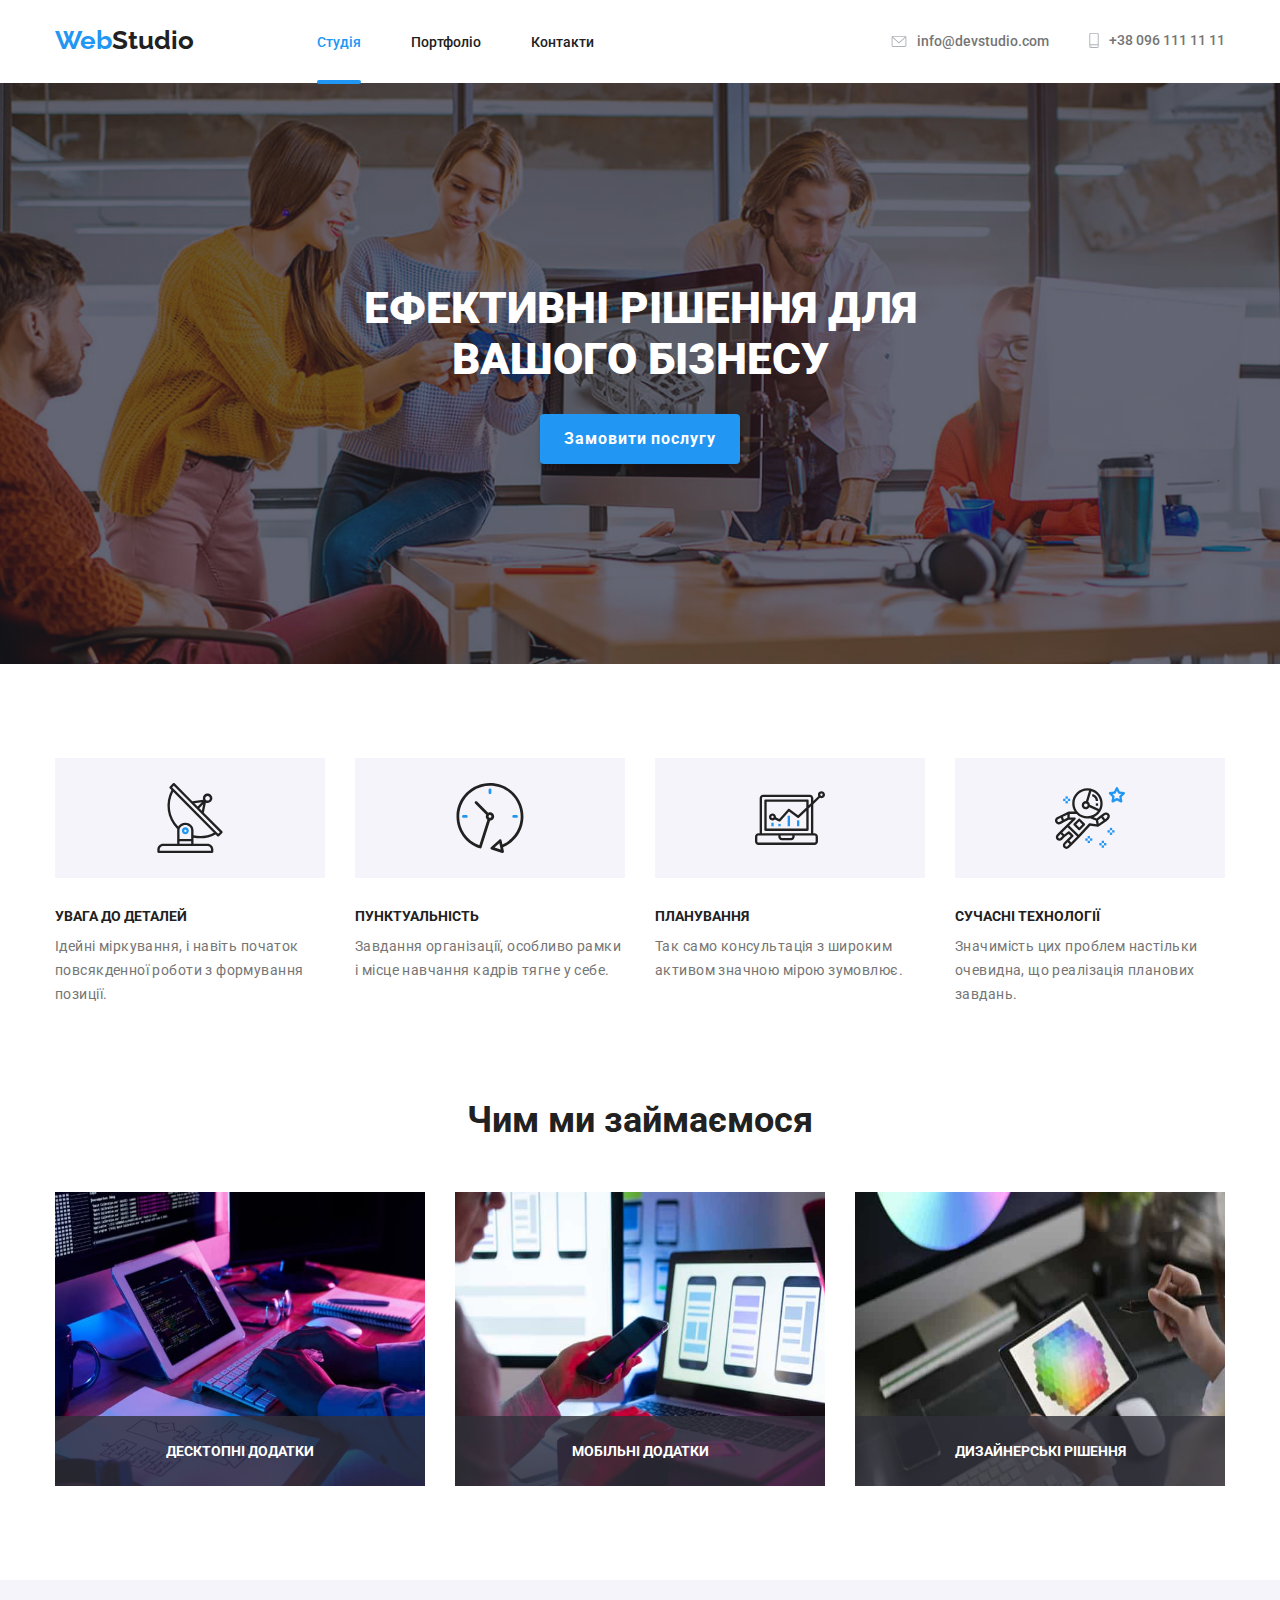
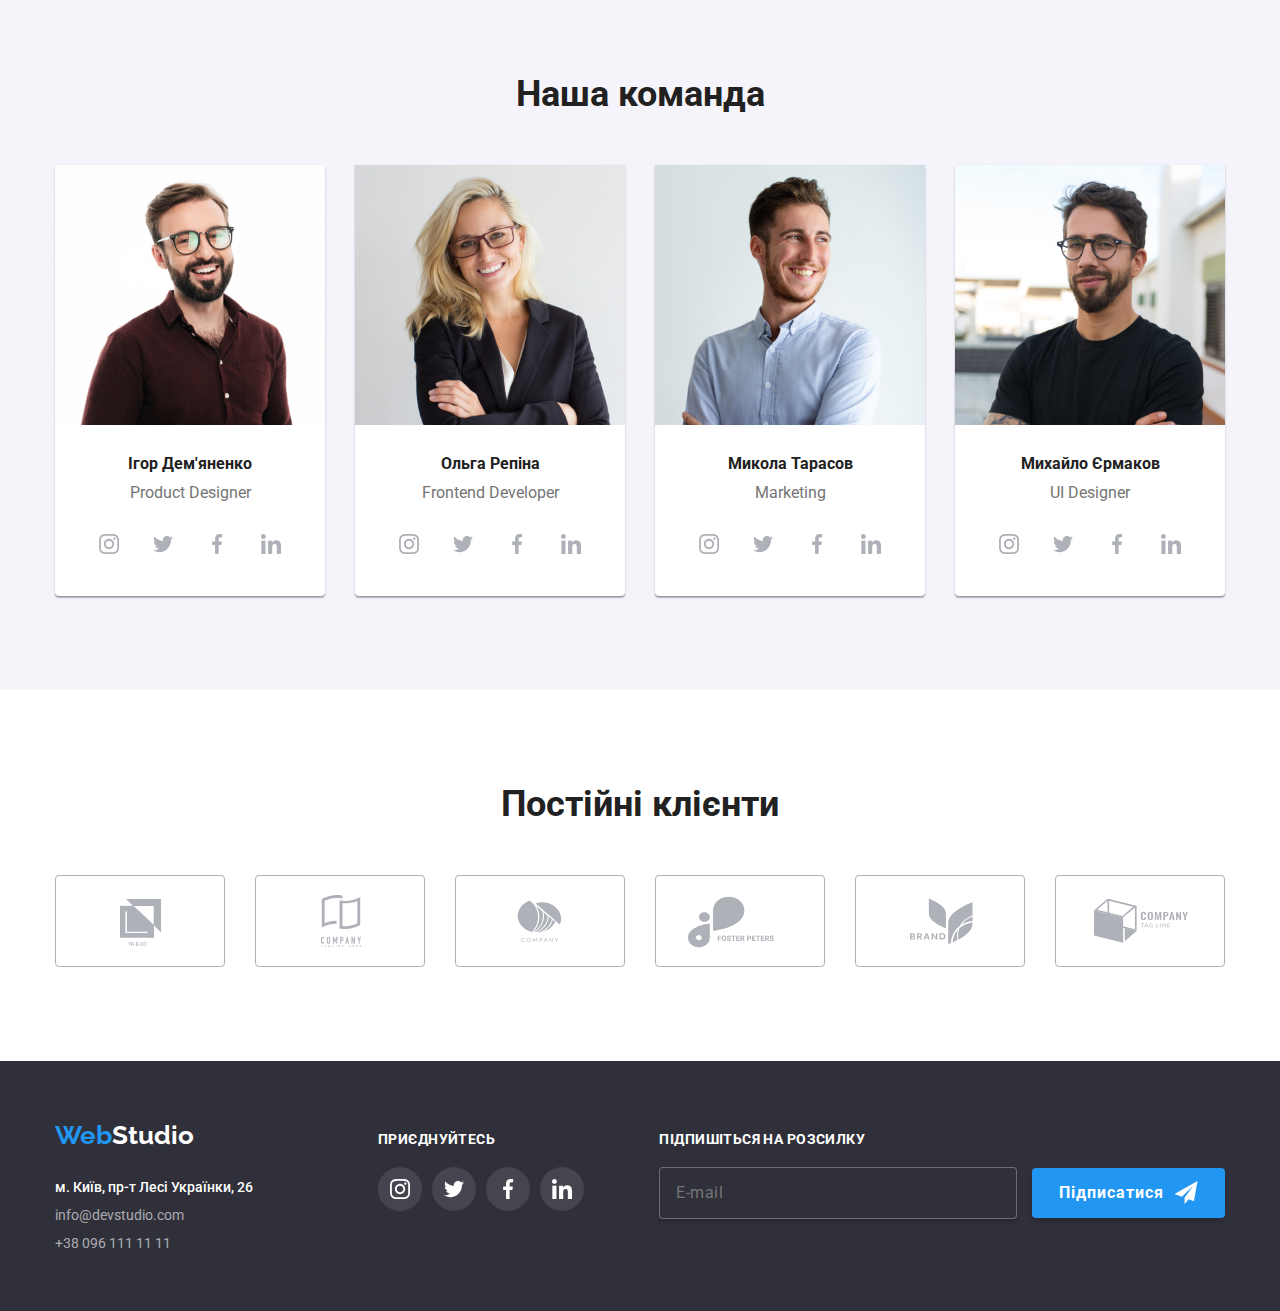
==== commit d363dc6a: "a pohui vzhe" ====
--- a/index.html
+++ b/index.html
@@ -101,7 +101,7 @@
               <li class="menu__social_item border">Intagram</li>
               <li class="menu__social_item border">Twitter</li>
               <li class="menu__social_item border">Facebook</li>
-              <li>LinkedIn</li>
+              <li class="menu__social_item">LinkedIn</li>
             </ul>
             </div>
           </div>
@@ -305,7 +305,7 @@
                             </li>
                             <li>
                               <a href="twitter.com" class="socials__item twitter">
-                              <svg class="socials__icon">
+                              <svg class="socials__icon"> 
                                 <use href="./images/svg/icons.svg#twitter"></use>    
                               </svg>
                             </a>
@@ -424,20 +424,22 @@
                     </div>
                       <div class="container_footer_mailing">
                       <h2 class="footer-title">підпишіться на розсилку</h2>
-                      <form action="#" class="form">
-                        <input type="email" class="form__mailing" placeholder="E-mail" required>
-                          <button type="submit" class="form__button">
-                          <div class="form__submit">
-                              Підписатися
-                              <svg class="form_icon" width="24px" height="24px">
-                                <use href="./images/svg/icons.svg#telegram"></use>    
-                              </svg>
-                          </div>
+                      <form action="/send-email" method="POST" class="form" onsubmit="sendEmail(event)">
+                        <input type="email" name="email" class="form__mailing" placeholder="E-mail" required>
+                        <button type="submit" class="form__button">
+                            <div class="form__submit">
+                                Підписатися
+                                <svg class="form_icon" width="24px" height="24px">
+                                    <use href="./images/svg/icons.svg#telegram"></use>
+                                </svg>
+                            </div>
                         </button>
-                      </form>
+                    </form>
                     </div>
                   </div>
             </footer>
+            <script src="https://smtpjs.com/v3/smtp.js"></script> 
+            <script src="./js/mailing.js"></script>
             <script src="./js/modal.js"></script>
             <script src="./js/menu.js"></script>
         </body>
--- a/css/style.css
+++ b/css/style.css
@@ -609,8 +609,7 @@
 }
 @media (max-width: 640px) {
 	.card img {
-		width: 450px;
-		height: 460px;
+		width: 100% !important;
 	}
 }
 .card {
@@ -1045,7 +1044,7 @@
 		max-width: 450px !important;
 	}
 	.commission img {
-		width: 450px;
+		max-width: 450px;
 	}
 }
 .nav-port {
@@ -1162,6 +1161,7 @@
 		    -ms-flex-pack: start !important;
 		        justify-content: flex-start !important;
 		max-width: 320px;
+		margin-left: auto !important;
 	}
 }
 .hide {
@@ -1210,7 +1210,7 @@
 		-webkit-box-direction: normal;
 		    -ms-flex-direction: column;
 		        flex-direction: column;
-		left: -100%;
+		left: -200%;
 		width: 100%;
 		height: 100%;
 		background-color: white;
@@ -1236,6 +1236,10 @@
 		font-weight: 500;
 		line-height: 122.22%;
 		letter-spacing: 0.36px;
+		max-width: 70% !important;
+		-webkit-box-pack: center;
+		    -ms-flex-pack: center;
+		        justify-content: center;
 	}
 	.menu__social_item {
 		position: relative;
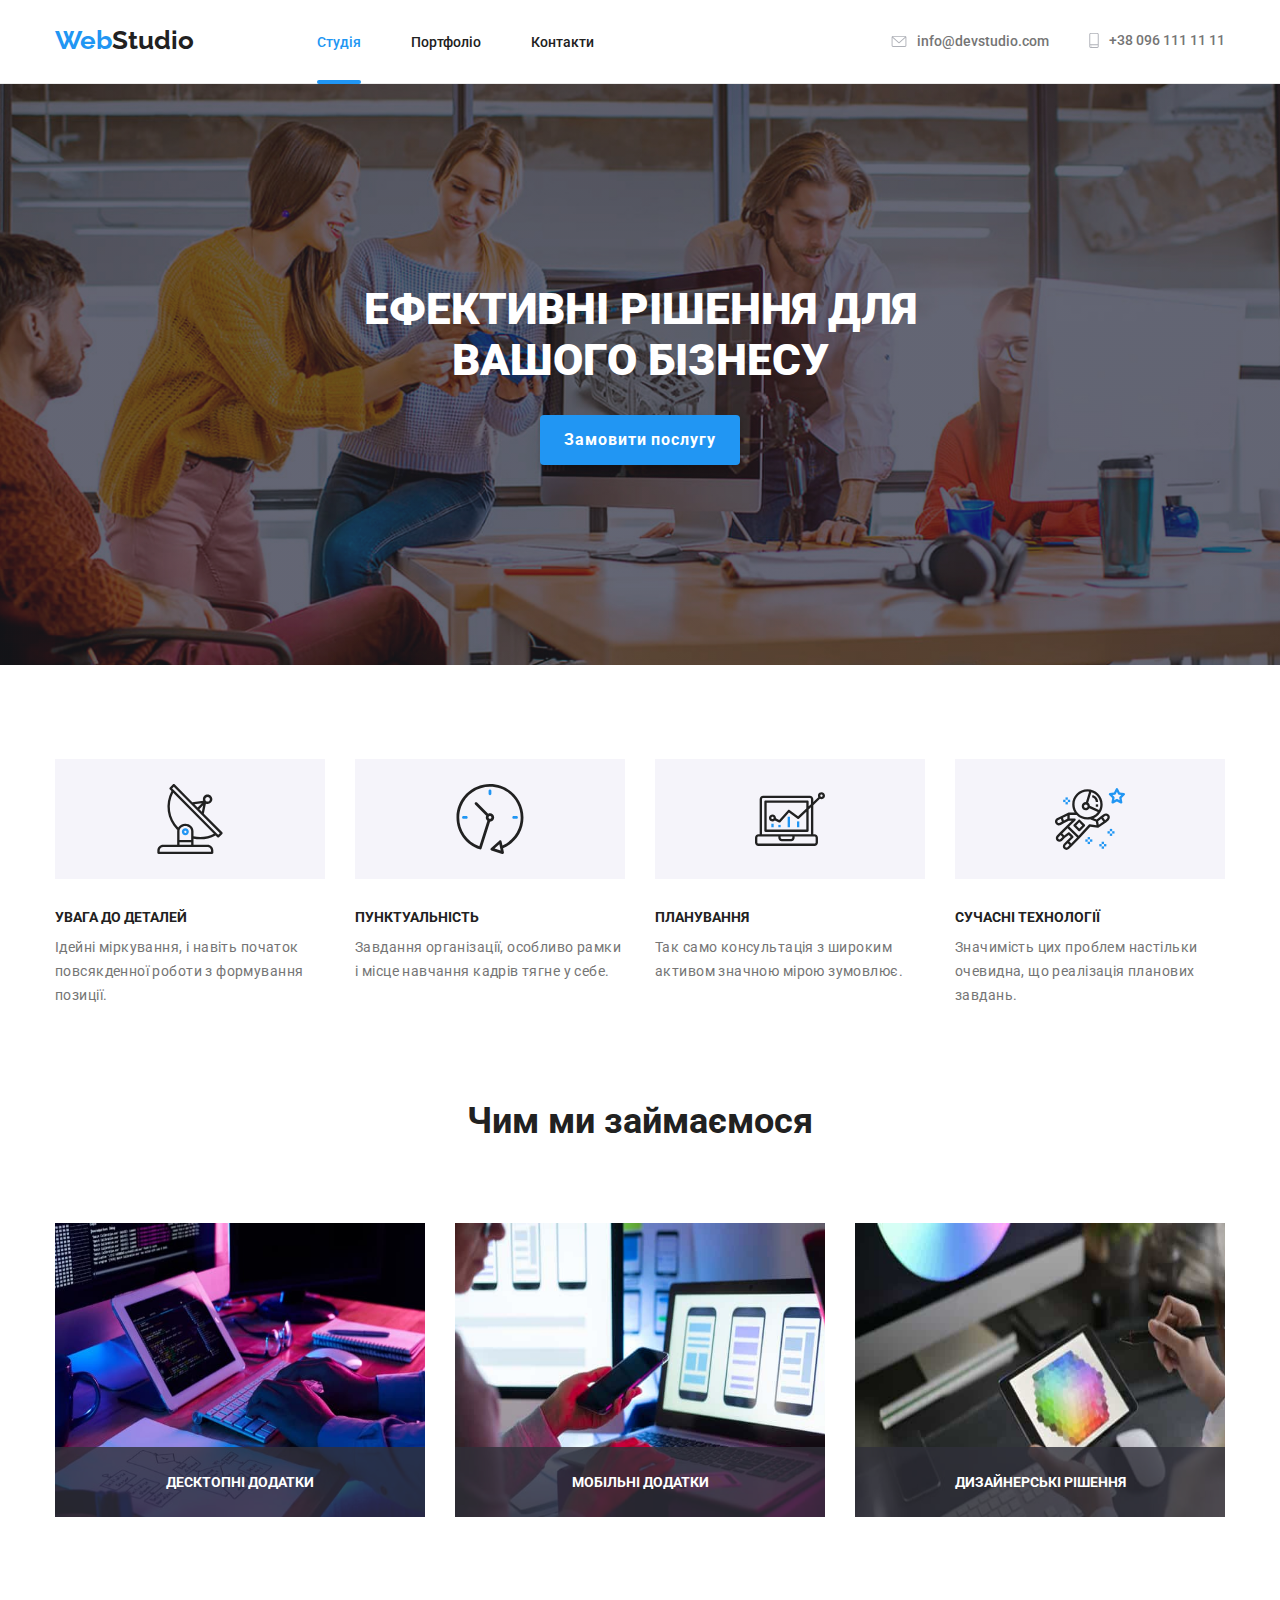
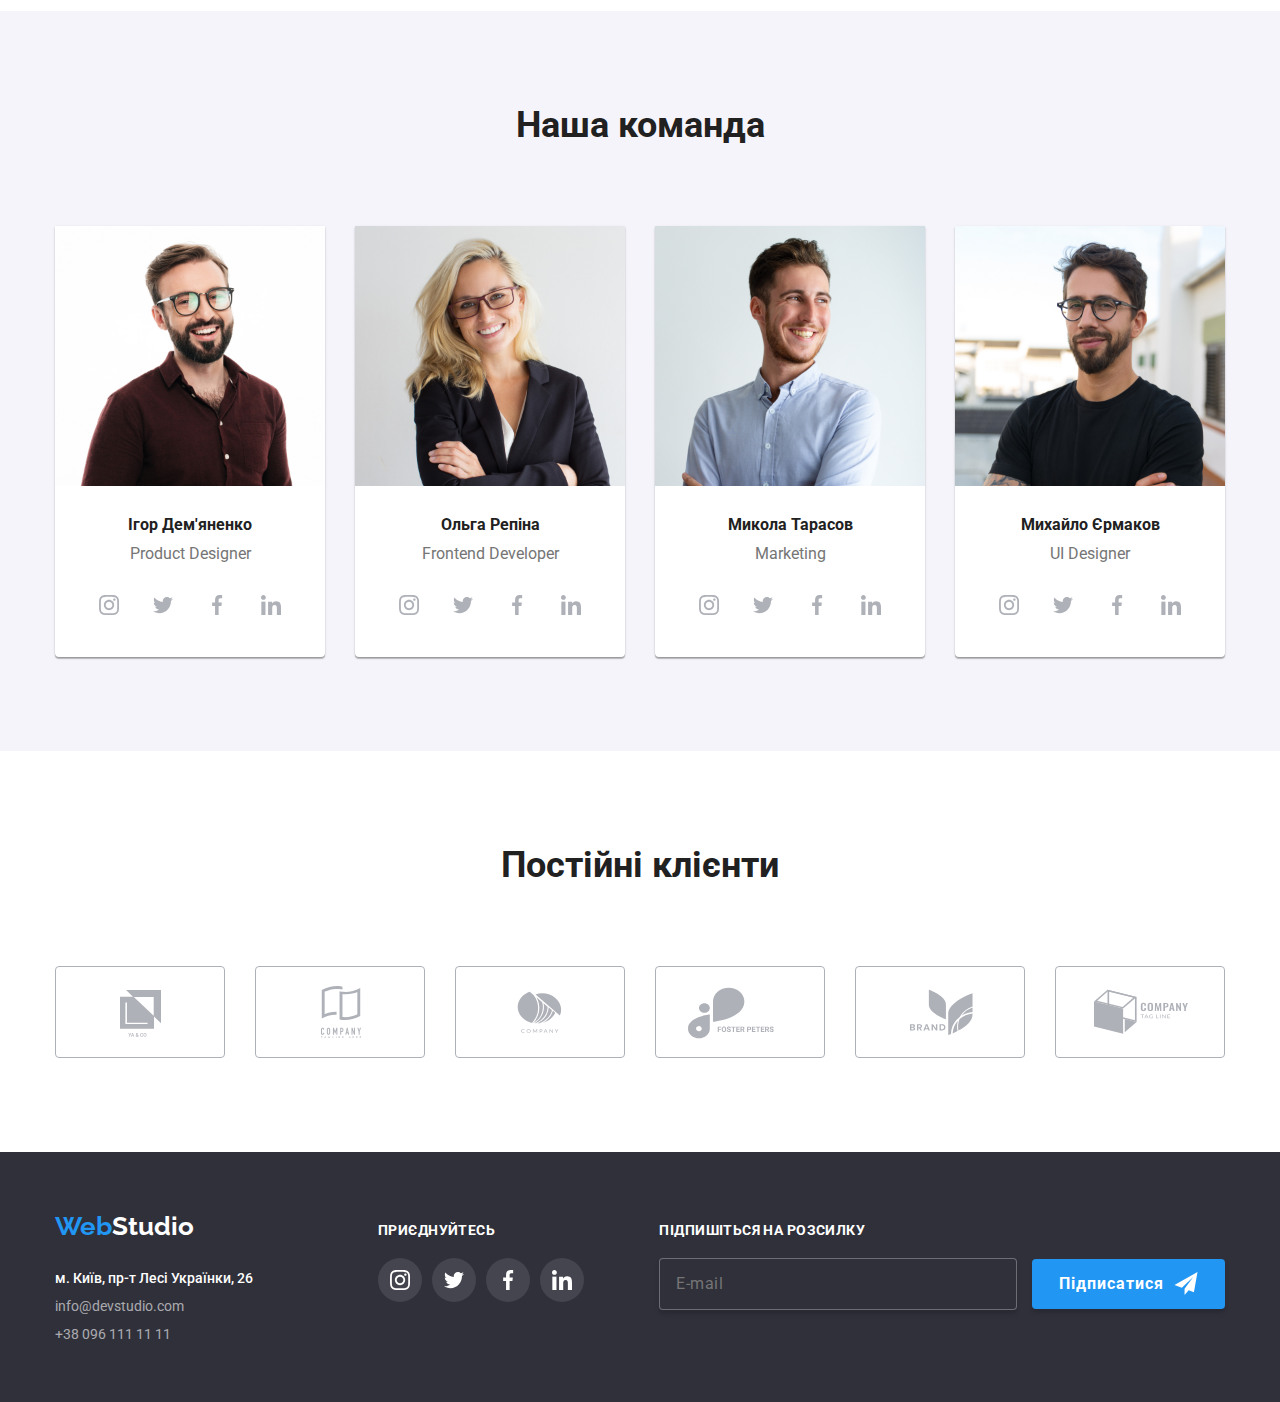
==== commit e39b36b9: "Lab 8" ====
--- a/index.html
+++ b/index.html
@@ -13,79 +13,18 @@
         <link href="https://fonts.googleapis.com/css2?family=Raleway:wght@700&family=Roboto:wght@400;500;700;900&display=swap" rel="stylesheet">
     </head>
     <body>
-      <div class="backdrop is-hidden" data-modal>
-        <div class="modal">
-          <h2 class="modal__title">Залиште свої дані ми вам передзвонимо</h2>
-          <form>
-          <ul>
-            <li>
-              <label for="name" class="modal__label">Ім'я</label>
-              <div class="modal__checkbox-fix">
-              <input type="text" id="name" class="modal__input" required>
-              <svg class="modal__icon" width="18px" height="18px">
-                <use href="./images/svg/icons.svg#man"></use>    
-              </svg>
-              </div>
-            </li>
-            <li>
-              <label for="phone" class="modal__label">Телефон</label>
-              <div class="modal__checkbox-fix">
-              <input type="tel" id="phone" class="modal__input" required>
-              <svg class="modal__icon" width="18px" height="18px">
-                <use href="./images/svg/icons.svg#telephone"></use>    
-              </svg>
-              </div>
-            </li>
-            <li>
-              <label for="email" class="modal__label">Пошта</label>
-              <div class="modal__checkbox-fix">
-              <input type="email" id="email" class="modal__input" required>
-              <svg class="modal__icon" width="18px" height="18px">
-                <use href="./images/svg/icons.svg#email"></use>    
-              </svg>
-              </div>
-            </li>
-            <li>
-              <label for="comment" class="modal__label">Коментар</label>
-              <textarea name="comment" cols="30" rows="10" class="modal__textarea" placeholder="Введіть текст"></textarea>
-            </li>
-            <li class="modal__li_checkbox"> 
-              <div class="modal__absolute">
-              <input type="checkbox" id="cbx" class="modal__checkbox-fix" style="display: none;">
-              <label for="cbx" class="modal__check">
-                <svg width="18px" height="18px" viewBox="0 0 18 18">
-                  <path d="M1,9 L1,3.5 C1,2 2,1 3.5,1 L14.5,1 C16,1 17,2 17,3.5 L17,14.5 C17,16 16,17 14.5,17 L3.5,17 C2,17 1,16 1,14.5 L1,9 Z"></path>
-                  <polyline points="1 9 7 14 15 4"></polyline>
-                </svg>
-                <span class="modal__span-text">Погоджуюся з розсилкою та приймаю <a href="https://legal.ubi.com/privacypolicy/en-INTL" class="modal__span">Умови договору</a></span>
-              </label>
-            </div>
-            </li>
-            <li class="modal__li_button">
-              <button class="modal__submit">Відправити</button>
-            </li>
-          </ul>
-          <button type="button" class="modal__exit-button" data-modal-close>
-            <svg width="10px" height="10px">
-              <use href="./images/svg/icons.svg#exit"></use>    
-            </svg>
-          </button>
-        </form>
-      </div>
-      </div>
         <header>
           <div class="burger burger_close" open-menu>
             <span></span>
           </div>
           <div class="menu_android closed" menu>
-            <nav>
-              <ul class="navigation_android">
-                  <li><a href = '#' class="navigation__item_android active">Студія</a></li>
-                  <li><a href = 'portfolio.html' class="navigation__item_android">Портфоліо</a></li>
-                  <li><a href = '#' class="navigation__item_android">Контакти</a></li>
-              </ul>
-            </nav>
-            <div style="margin-top: auto;">
+              <nav>
+                <ul class="navigation_android">
+                    <li><a href = '#' class="navigation__item_android active">Студія</a></li>
+                    <li><a href = 'portfolio.html' class="navigation__item_android">Портфоліо</a></li>
+                    <li><a href = '#' class="navigation__item_android">Контакти</a></li>
+                </ul>
+              </nav>
               <ul class="info_android">
                 <li>
                   <a href="tel:+380961111111" class="info_android-tel">
@@ -95,15 +34,12 @@
                   info@devstudio.com</a>
                 </li>                
               </ul>
-            </div>
-            <div>
             <ul class="menu__social">
               <li class="menu__social_item border">Intagram</li>
               <li class="menu__social_item border">Twitter</li>
               <li class="menu__social_item border">Facebook</li>
               <li class="menu__social_item">LinkedIn</li>
             </ul>
-            </div>
           </div>
             <div class="container_header">
                 <div class="logo">
@@ -132,15 +68,13 @@
             </div>
         </header>
         <main>
-            <section class="section_hero">
-                <div class="hero">
+            <section class="hero">
                     <h1 class="hero__text">Ефективні рішення для вашого бізнесу</h1>
                     <button type="button" class="hero__button" data-modal-open>Замовити послугу</button>
-                </div>
             </section>
-                <section class="section_features">                
-                    <ul>
-                    <div class="container">
+                <section class="features">
+                  <div class="container">                
+                    <ul class=" features__list">
                     <li class="feature">
                         <div class="feature__icon">
                             <svg>
@@ -173,57 +107,58 @@
                         </div>
                         <h3 class="feature__title">Сучасні технології</h3>
                         <p class="feature__text">Значимість цих проблем настільки очевидна, що реалізація планових завдань.</p></li>
-                    </div>
-                    </ul>
+                     </ul>
+                  </div>
                 </section>
-                <section class="section_work">
-                    <h2 class="title">Чим ми займаємося</h2>
-                    <ul>
-                        <div class="container">
-                        <li class="occupation"><img src="images/first.jpg" alt="Десктопні додатки" width="370" height="294"><div class="occupation__title">Десктопні додатки</div></li>
-                        <li class="occupation"><img src="images/second.jpg" alt="Мобільні додатки" width="370" height="294"><div class="occupation__title">Мобільні додатки</div></li>
-                        <li class="occupation"><img src="images/third.jpg" alt="Дизайнерські рішення" width="370" height="294"><div class="occupation__title">Дизайнерські рішення</div></li>
-                        </div>
-                    </ul>
+                <section class="working">
+                    <div class="container">
+                      <h2 class="title">Чим ми займаємося</h2>
+                      <ul class="work">
+                          <li class="occupation"><img src="images/first.jpg" alt="Десктопні додатки" width="370" height="294"><div class="occupation__title">Десктопні додатки</div></li>
+                          <li class="occupation"><img src="images/second.jpg" alt="Мобільні додатки" width="370" height="294"><div class="occupation__title">Мобільні додатки</div></li>
+                          <li class="occupation"><img src="images/third.jpg" alt="Дизайнерські рішення" width="370" height="294"><div class="occupation__title">Дизайнерські рішення</div></li>
+                      </ul>
+                    </div>
             </section>
-            <section class="section_team">
-                <h2 class="title">Наша команда</h2>
-                <ul>
-                    <div class="container">
-                    <li class="card"><img src="images/igor.jpg" alt="Ігор Дем'яненко" width="270" height="260">
-                        <div class="card__footer">
-                          <h3 class="card__title">Ігор Дем'яненко</h3><p class="card__sub-title">Product Designer</p>
-                        <ul class="socials">
-                              <li>
-                                <a href="instagram.com" class="socials__instagram">
-                                <svg class="socials__icon">
-                                  <use href="./images/svg/icons.svg#instagram"></use>    
+            <section class="team">
+                <div class="container">
+                  <h2 class="title">Наша команда</h2>
+                  <ul class="team__list">
+                      <li class="card"><img src="images/igor.jpg" alt="Ігор Дем'яненко" width="270" height="260">
+                          <div class="card__footer">
+                            <h3 class="card__title">Ігор Дем'яненко</h3><p class="card__sub-title">Product Designer</p>
+                          <ul class="socials">
+                                <li>
+                                  <a href="instagram.com" class="socials__instagram">
+                                  <svg class="socials__icon">
+                                    <use href="./images/svg/icons.svg#instagram"></use>    
+                                  </svg>
+                                </a>
+                                </li>
+                                <li>
+                                  <a href="twitter.com" class="socials__item twitter">
+                                  <svg class="socials__icon">
+                                    <use href="./images/svg/icons.svg#twitter"></use>    
+                                  </svg>
+                                </a>
+                                </li>
+                                <li>
+                                    <a href="facebook.com"  class="socials__item facebook">
+                                  <svg class="socials__icon">
+                                    <use href="./images/svg/icons.svg#facebook"></use>    
                                 </svg>
                               </a>
-                              </li>
-                              <li>
-                                <a href="twitter.com" class="socials__item twitter">
-                                <svg class="socials__icon">
-                                  <use href="./images/svg/icons.svg#twitter"></use>    
+                                </li>
+                                <li>
+                                  <a href="linkedin.com" class="socials__item linkedin">
+                                  <svg class="socials__icon">
+                                    <use href="./images/svg/icons.svg#linkedin"></use>    
                                 </svg>
                               </a>
-                              </li>
-                              <li>
-                                  <a href="facebook.com"  class="socials__item facebook">
-                                <svg class="socials__icon">
-                                  <use href="./images/svg/icons.svg#facebook"></use>    
-                              </svg>
-                            </a>
-                              </li>
-                              <li>
-                                <a href="linkedin.com" class="socials__item linkedin">
-                                <svg class="socials__icon">
-                                  <use href="./images/svg/icons.svg#linkedin"></use>    
-                              </svg>
-                            </a>
-                              </li>
-                        </ul>
-                        </div></li>
+                                </li>
+                          </ul>
+                        </div>
+                      </li>
                     <li class="card"><img src="images/olha.jpg" alt="Ольга Репіна" width="270" height="260">
                         <div class="card__footer">
                           <h3 class="card__title">Ольга Репіна</h3><p class="card__sub-title">Frontend Developer</p>
@@ -325,56 +260,58 @@
                           </a>
                             </li>
                       </ul>
+                    </div>
             </section>
-            <section class="section_clients">
-                <h2 class="title">
-                  Постійні клієнти
-                </h2>
-                <ul>
+            <section>
                 <div class="container">
-                <li>
-                  <a href="https://www.youtube.com/watch?v=OO7zUml5q20&ab_channel=NapalmRecords"   class="client">
-                  <svg class="client__logo">
-                    <use href="./images/svg/icons.svg#logo_1"></use>    
-                  </svg>
-                </a>
-                </li>
-                <li>
-                  <a href="https://www.youtube.com/watch?v=dQw4w9WgXcQ&ab_channel=RickAstley"   class="client">
-                  <svg class="client__logo">
-                    <use href="./images/svg/icons.svg#logo_2"></use>    
-                  </svg>
-                </a>
-                </li>
-                <li>
-                  <a href="https://www.youtube.com/watch?v=Nkwhj96kVyU&ab_channel=NapalmRecords"   class="client">
-                  <svg class="client__logo">
-                    <use href="./images/svg/icons.svg#logo_3"></use>    
-                  </svg>
-                </a>
-                </li>
-                <li>
-                  <a href="https://www.youtube.com/watch?v=aBcqQsL9dsU&ab_channel=ClubSounds"   class="client">
-                  <svg class="client__logo">
-                    <use href="./images/svg/icons.svg#logo_4"></use>    
-                  </svg>
-                </a>
-                </li>
-                <li>
-                  <a href="https://www.youtube.com/watch?v=rsLvcteVve0&ab_channel=vychurno"   class="client">
-                  <svg class="client__logo">
-                    <use href="./images/svg/icons.svg#logo_5"></use>    
-                  </svg>
-                </a>
-                </li>
-                <li>
-                  <a href="https://www.youtube.com/watch?v=3X8dvGN1C-4&ab_channel=ArinNation"  class="client">
-                  <svg class="client__logo">
-                    <use href="./images/svg/icons.svg#logo_6"></use>    
-                  </svg>
-                </a>
-                </li>
-              </ul>
+                  <h2 class="title">
+                    Постійні клієнти
+                  </h2>
+                    <ul class="clients">
+                    <li>
+                      <a href="https://www.youtube.com/watch?v=OO7zUml5q20&ab_channel=NapalmRecords"   class="client">
+                      <svg class="client__logo">
+                        <use href="./images/svg/icons.svg#logo_1"></use>    
+                      </svg>
+                    </a>
+                    </li>
+                    <li>
+                      <a href="https://www.youtube.com/watch?v=dQw4w9WgXcQ&ab_channel=RickAstley"   class="client">
+                      <svg class="client__logo">
+                        <use href="./images/svg/icons.svg#logo_2"></use>    
+                      </svg>
+                    </a>
+                    </li>
+                    <li>
+                      <a href="https://www.youtube.com/watch?v=Nkwhj96kVyU&ab_channel=NapalmRecords"   class="client">
+                      <svg class="client__logo">
+                        <use href="./images/svg/icons.svg#logo_3"></use>    
+                      </svg>
+                    </a>
+                    </li>
+                    <li>
+                      <a href="https://www.youtube.com/watch?v=aBcqQsL9dsU&ab_channel=ClubSounds"   class="client">
+                      <svg class="client__logo">
+                        <use href="./images/svg/icons.svg#logo_4"></use>    
+                      </svg>
+                    </a>
+                    </li>
+                    <li>
+                      <a href="https://www.youtube.com/watch?v=rsLvcteVve0&ab_channel=vychurno"   class="client">
+                      <svg class="client__logo">
+                        <use href="./images/svg/icons.svg#logo_5"></use>    
+                      </svg>
+                    </a>
+                    </li>
+                    <li>
+                      <a href="https://www.youtube.com/watch?v=3X8dvGN1C-4&ab_channel=ArinNation"  class="client">
+                      <svg class="client__logo">
+                        <use href="./images/svg/icons.svg#logo_6"></use>    
+                      </svg>
+                    </a>
+                    </li>
+                  </ul>
+                </div>
             </section>
         </main>
             <footer class="section_footer">
@@ -438,6 +375,64 @@
                     </div>
                   </div>
             </footer>
+            <div class="backdrop is-hidden" data-modal>
+              <div class="modal">
+                <h2 class="modal__title">Залиште свої дані ми вам передзвонимо</h2>
+                <form>
+                <ul>
+                  <li>
+                    <label for="name" class="modal__label">Ім'я</label>
+                    <div class="modal__checkbox-fix">
+                    <input type="text" id="name" class="modal__input" required>
+                    <svg class="modal__icon" width="18px" height="18px">
+                      <use href="./images/svg/icons.svg#man"></use>    
+                    </svg>
+                    </div>
+                  </li>
+                  <li>
+                    <label for="phone" class="modal__label">Телефон</label>
+                    <div class="modal__checkbox-fix">
+                    <input type="tel" id="phone" class="modal__input" required>
+                    <svg class="modal__icon" width="18px" height="18px">
+                      <use href="./images/svg/icons.svg#telephone"></use>    
+                    </svg>
+                    </div>
+                  </li>
+                  <li>
+                    <label for="email" class="modal__label">Пошта</label>
+                    <div class="modal__checkbox-fix">
+                    <input type="email" id="email" class="modal__input" required>
+                    <svg class="modal__icon" width="18px" height="18px">
+                      <use href="./images/svg/icons.svg#email"></use>    
+                    </svg>
+                    </div>
+                  </li>
+                  <li>
+                    <label for="comment" class="modal__label">Коментар</label>
+                    <textarea name="comment" cols="30" rows="10" class="modal__textarea" placeholder="Введіть текст"></textarea>
+                  </li>
+                  <li class="modal__li_checkbox"> 
+                    <input type="checkbox" id="cbx" class="modal__checkbox-fix" style="display: none;">
+                    <label for="cbx" class="modal__check">
+                      <svg width="18px" height="18px" viewBox="0 0 18 18">
+                        <path d="M1,9 L1,3.5 C1,2 2,1 3.5,1 L14.5,1 C16,1 17,2 17,3.5 L17,14.5 C17,16 16,17 14.5,17 L3.5,17 C2,17 1,16 1,14.5 L1,9 Z"></path>
+                        <polyline points="1 9 7 14 15 4"></polyline>
+                      </svg>
+                      <span class="modal__span-text">Погоджуюся з розсилкою та приймаю <a href="https://legal.ubi.com/privacypolicy/en-INTL" class="modal__span">Умови договору</a></span>
+                    </label>
+                  </li>
+                  <li class="modal__li_button">
+                    <button class="modal__submit">Відправити</button>
+                  </li>
+                </ul>
+                <button type="button" class="modal__exit-button" data-modal-close>
+                  <svg width="10px" height="10px">
+                    <use href="./images/svg/icons.svg#exit"></use>    
+                  </svg>
+                </button>
+                </form>
+              </div>
+              </div>
             <script src="https://smtpjs.com/v3/smtp.js"></script> 
             <script src="./js/mailing.js"></script>
             <script src="./js/modal.js"></script>
--- a/css/style.css
+++ b/css/style.css
@@ -19,7 +19,7 @@
 
 ul {
 	padding-left: 0px;
-	margin: 0 auto;
+	margin: 0;
 }
 
 body {
@@ -30,6 +30,10 @@
 	font-weight: 500;
 }
 
+p {
+	margin: 0;
+}
+
 header {
 	position: relative;
 }
@@ -43,37 +47,6 @@
 	fill: white;
 }
 
-@media (max-width: 1024px) {
-	.modal {
-		min-width: 370px;
-	}
-	.modal__title {
-		max-width: 370px;
-	}
-	.modal__absolute {
-		width: 100%;
-		font-size: 12px;
-	}
-	.modal__li_checkbox {
-		text-align: inherit;
-	}
-}
-@media (max-width: 640px) {
-	.modal {
-		min-width: 370px !important;
-		max-width: 450px !important;
-	}
-	.modal__title {
-		max-width: 370px;
-	}
-	.modal__absolute {
-		width: 100%;
-		font-size: 12px;
-	}
-	.modal__li_checkbox {
-		text-align: inherit;
-	}
-}
 .modal {
 	display: block;
 	-ms-flex-item-align: center;
@@ -168,20 +141,24 @@
 	line-height: 171.429%;
 	letter-spacing: 0.42px;
 	margin-top: 20px;
-	padding: 11px 12px 11px;
 }
 .modal__li_button {
 	text-align: center;
 }
 .modal__check {
+	display: -webkit-box;
+	display: -ms-flexbox;
+	display: flex;
 	cursor: pointer;
 	position: relative;
 	margin: auto;
-	width: 18px;
-	height: 18px;
+	width: 100%;
 	-webkit-tap-highlight-color: transparent;
 	-webkit-transform: translate3d(0, 0, 0);
 	        transform: translate3d(0, 0, 0);
+	-webkit-box-align: center;
+	    -ms-flex-align: center;
+	        align-items: center;
 }
 .modal__check svg {
 	position: relative;
@@ -195,6 +172,12 @@
 	        transform: translate3d(0, 0, 0);
 	-webkit-transition: all 0.2s ease;
 	transition: all 0.2s ease;
+	margin-left: 12px;
+}
+@media (max-width: 768px) {
+	.modal__check svg {
+		margin-left: 0;
+	}
 }
 .modal__check svg path {
 	stroke-dasharray: 60;
@@ -253,7 +236,22 @@
 	transition: 300ms ease-in;
 }
 .modal__span-text {
-	margin-left: 9px;
+	margin-left: 10px;
+}
+@media (max-width: 768px) {
+	.modal__span-text {
+		margin-left: 8px;
+	}
+}
+@media (max-width: 650px) {
+	.modal__span-text {
+		font-size: 12px;
+	}
+}
+@media (max-width: 320px) {
+	.modal {
+		padding: 20px;
+	}
 }
 
 #cbx:checked + .modal__check svg {
@@ -292,6 +290,37 @@
 	        transition-delay: 0.15s;
 }
 
+@media (max-width: 1024px) {
+	.modal {
+		min-width: 370px;
+	}
+	.modal__title {
+		max-width: 370px;
+	}
+	.modal__absolute {
+		width: 100%;
+		font-size: 12px;
+	}
+	.modal__li_checkbox {
+		text-align: inherit;
+	}
+}
+@media (max-width: 640px) {
+	.modal {
+		min-width: 370px;
+		max-width: 450px;
+	}
+	.modal__title {
+		max-width: 370px;
+	}
+	.modal__absolute {
+		width: 100%;
+		font-size: 12px;
+	}
+	.modal__li_checkbox {
+		text-align: inherit;
+	}
+}
 .backdrop {
 	display: -webkit-box;
 	display: -ms-flexbox;
@@ -302,7 +331,9 @@
 	background-color: rgba(0, 0, 0, 0.2);
 	-webkit-transition: 300ms ease-in;
 	transition: 300ms ease-in;
-	z-index: 9999;
+	z-index: 9999999;
+	top: 0;
+	left: 0;
 }
 
 .is-hidden {
@@ -473,6 +504,7 @@
 		font-size: 34px;
 		font-weight: 500;
 		letter-spacing: 0.6px;
+		margin-top: auto;
 	}
 	.info_android-tel {
 		color: #2196F3;
@@ -485,24 +517,6 @@
 	.info__icon {
 		fill: #AFB1B8;
 		margin-right: 10px;
-	}
-}
-@media (max-width: 1024px) {
-	.feature {
-		max-width: 354px !important;
-	}
-	.feature svg {
-		width: 70px;
-		height: 70px;
-	}
-}
-@media (max-width: 640px) {
-	.feature {
-		max-width: 450px !important;
-	}
-	.feature svg {
-		width: 70px;
-		height: 70px;
 	}
 }
 .feature {
@@ -525,6 +539,11 @@
 	margin-bottom: 30px;
 	padding: 25px 100px 25px 100px;
 }
+@media (max-width: 480px) {
+	.feature__icon {
+		padding: 25px 190px;
+	}
+}
 .feature__title {
 	color: #212121;
 	text-transform: uppercase;
@@ -542,6 +561,24 @@
 	margin: 0 auto;
 }
 
+@media (max-width: 1024px) {
+	.feature {
+		max-width: 354px;
+	}
+	.feature svg {
+		width: 70px;
+		height: 70px;
+	}
+}
+@media (max-width: 640px) {
+	.feature {
+		max-width: 450px;
+	}
+	.feature svg {
+		width: 70px;
+		height: 70px;
+	}
+}
 .hero {
 	padding-top: 200px;
 	padding-bottom: 200px;
@@ -550,6 +587,7 @@
 	background-position: center;
 	background-repeat: no-repeat;
 	background-size: cover;
+	text-align: center;
 }
 .hero__text {
 	max-width: 700px;
@@ -561,6 +599,12 @@
 	text-transform: uppercase;
 	margin: 0 auto;
 	margin-bottom: 30px;
+}
+@media (max-width: 768px) {
+	.hero__text {
+		font-size: 26px;
+		max-width: 360px;
+	}
 }
 .hero__button {
 	background-color: #2196F3;
@@ -584,6 +628,11 @@
 	-webkit-transition: 300ms ease-in;
 	transition: 300ms ease-in;
 }
+@media (max-width: 1024px) {
+	.hero {
+		padding: 118px 0;
+	}
+}
 
 .occupation {
 	position: relative;
@@ -602,16 +651,11 @@
 }
 
 @media (max-width: 1024px) {
-	.card img {
-		width: 354px;
-		height: 374px;
-	}
-}
-@media (max-width: 640px) {
-	.card img {
-		width: 100% !important;
-	}
-}
+	.working {
+		display: none;
+	}
+}
+
 .card {
 	background-color: white;
 	border-radius: 0px 0px 4px 4px;
@@ -633,6 +677,12 @@
 	font-weight: 400;
 	text-align: center;
 	margin-top: 10px;
+}
+@media (max-width: 480px) {
+	.cardimg {
+		width: 450px;
+		height: 460px;
+	}
 }
 
 .socials {
@@ -720,17 +770,15 @@
 }
 
 @media (max-width: 1024px) {
-	.client {
-		max-width: 226px !important;
-		max-height: 92px !important;
-		padding: 16px 60px 16px 60px !important;
-	}
-}
-@media (max-width: 640px) {
-	.client {
-		width: 195px !important;
-		height: 92px !important;
-		padding: 16px 52px 16px 52px !important;
+	.card img {
+		width: 354px;
+		height: 374px;
+	}
+}
+@media (max-width: 480px) {
+	.card img {
+		width: 450px;
+		height: 460px;
 	}
 }
 .client {
@@ -762,33 +810,60 @@
 }
 
 @media (max-width: 1024px) {
-	.form__button {
-		margin-top: 20px;
+	.client {
+		max-width: 226px;
+		max-height: 92px;
+		padding: 16px 60px 16px 60px;
+		-webkit-box-pack: center;
+		    -ms-flex-pack: center;
+		        justify-content: center;
 	}
 }
 @media (max-width: 640px) {
-	.footer-info {
-		margin-right: 0px !important;
-	}
-	.footer-title {
-		text-align: center;
-	}
-	.address__info {
-		margin-right: 0px !important;
-		margin-top: 12px !important;
-		text-align: center;
-	}
-	.logo_footer {
-		text-align: center;
+	.client {
+		width: 195px;
+		height: 92px;
+		padding: 16px 52px 16px 52px;
 	}
 }
 .footer-info {
 	margin-right: 70px;
+}
+@media (max-width: 1170px) {
+	.footer-info {
+		margin-right: 0;
+	}
+}
+
+footer {
+	background-color: #2F303A;
+	width: 100%;
+	padding: 60px 0 60px 0;
+}
+@media (max-width: 1170px) {
+	footer {
+		padding: 60px;
+	}
+}
+@media (max-width: 768px) {
+	footer {
+		padding: 60px 0;
+	}
+}
+@media (max-width: 1170px) {
+	footer form {
+		text-align: center;
+	}
 }
 
 .address {
 	color: white;
 	margin-top: 28px;
+}
+@media (max-width: 1170px) {
+	.address {
+		text-align: center;
+	}
 }
 .address__city {
 	font-style: normal;
@@ -805,6 +880,13 @@
 	margin-right: 94px;
 	cursor: pointer;
 }
+@media (max-width: 1170px) {
+	.address__info {
+		text-align: center;
+		margin: 0;
+		margin-top: 12px;
+	}
+}
 .address__text {
 	color: rgba(255, 255, 255, 0.6);
 }
@@ -822,6 +904,11 @@
 	text-transform: uppercase;
 	margin: 0;
 	letter-spacing: 0.42px;
+}
+@media (max-width: 1170px) {
+	.footer-title {
+		text-align: center;
+	}
 }
 
 .bg_inst {
@@ -872,6 +959,11 @@
 	-webkit-transition: 300ms ease-in;
 	transition: 300ms ease-in;
 }
+@media (max-width: 1170px) {
+	.form__button {
+		margin-top: 20px;
+	}
+}
 .form__button:hover, .form__button:focus {
 	background-color: #1c81d4;
 }
@@ -884,57 +976,15 @@
 	        align-items: center;
 }
 
-@media (max-width: 1024px) {
-	.section_work {
-		display: none;
-	}
-	.section_footer {
-		padding: 60px !important;
-	}
-	.section_features {
-		padding: 60px 0 60px 0 !important;
-	}
-	.section_work {
-		padding-bottom: 60px !important;
-	}
-	.section_team {
-		padding: 60px 0 60px 0 !important;
-	}
-	.section_clients {
-		padding: 60px 0 60px 0 !important;
-	}
-	.section_portfolio {
-		padding-top: 60px !important;
-		padding-bottom: 60px !important;
-	}
-	.container {
-		display: -webkit-box;
-		display: -ms-flexbox;
-		display: flex;
-		-ms-flex-wrap: wrap;
-		    flex-wrap: wrap;
-		padding: 0 15px;
-		margin: 0 auto;
-		gap: 30px;
-		max-width: 768px !important;
-		-webkit-box-pack: center !important;
-		    -ms-flex-pack: center !important;
-		        justify-content: center !important;
-	}
-	.container_footer {
-		-webkit-box-pack: center;
-		    -ms-flex-pack: center;
-		        justify-content: center;
-	}
-	.container_footer_mailing {
-		margin-top: 60px;
+@media (max-width: 640px) {
+	.footer-info {
+		margin-right: 0px;
+	}
+	.footer-title {
 		text-align: center;
-		margin-left: 0 !important;
-	}
-}
-@media (max-width: 640px) {
-	.container {
-		max-width: 450px !important;
+	}
+	.address__info {
+		margin-right: 0px;
 	}
 }
 .container {
@@ -965,6 +1015,8 @@
 	margin-right: auto;
 }
 .container_footer {
+	-ms-flex-pack: distribute;
+	    justify-content: space-around;
 	display: -webkit-box;
 	display: -ms-flexbox;
 	display: flex;
@@ -982,6 +1034,11 @@
 .container_footer_mailing {
 	margin-left: auto;
 }
+@media (max-width: 1170px) {
+	.container_footer_mailing {
+		margin: 0;
+	}
+}
 
 .title {
 	color: #212121;
@@ -991,23 +1048,19 @@
 	margin: 0 auto;
 	margin-bottom: 50px;
 }
+@media (max-width: 768px) {
+	.title {
+		margin-bottom: 30px;
+	}
+}
 
 .section_hero {
 	background-color: #2F303A;
 	width: 100%;
 	text-align: center;
 }
-.section_features {
-	padding: 94px 0 94px 0;
-}
 .section_work {
 	padding-bottom: 94px;
-}
-.section_footer {
-	background-color: #2F303A;
-	width: 100%;
-	position: absolute;
-	padding: 60px 0 60px 0;
 }
 .section_team {
 	background-color: #F5F4FA;
@@ -1023,28 +1076,102 @@
 	padding-bottom: 94px;
 }
 
+.work {
+	display: -webkit-box;
+	display: -ms-flexbox;
+	display: flex;
+	gap: 30px;
+	-ms-flex-wrap: wrap;
+	    flex-wrap: wrap;
+	-webkit-box-pack: center;
+	    -ms-flex-pack: center;
+	        justify-content: center;
+}
+
+.team {
+	background-color: #F5F4FA;
+}
+.team__list {
+	display: -webkit-box;
+	display: -ms-flexbox;
+	display: flex;
+	gap: 30px;
+	-ms-flex-wrap: wrap;
+	    flex-wrap: wrap;
+	-webkit-box-pack: center;
+	    -ms-flex-pack: center;
+	        justify-content: center;
+}
+
+section {
+	padding: 94px 0;
+}
+@media (max-width: 768px) {
+	section {
+		padding: 60px 0;
+	}
+}
+
+.clients {
+	display: -webkit-box;
+	display: -ms-flexbox;
+	display: flex;
+	gap: 30px;
+	-ms-flex-wrap: wrap;
+	    flex-wrap: wrap;
+	-webkit-box-pack: center;
+	    -ms-flex-pack: center;
+	        justify-content: center;
+}
+
+.features {
+	padding: 94px 0 0 0;
+}
+@media (max-width: 768px) {
+	.features {
+		padding: 60px 0 0 0;
+	}
+}
+.features__list {
+	display: -webkit-box;
+	display: -ms-flexbox;
+	display: flex;
+	gap: 30px;
+	-ms-flex-wrap: wrap;
+	    flex-wrap: wrap;
+	-webkit-box-pack: center;
+	    -ms-flex-pack: center;
+	        justify-content: center;
+}
+
 .burger {
 	display: none;
 }
 
-@media (max-width: 1024px) {
-	.commissions {
+@media (max-width: 768) {
+	.container {
+		display: -webkit-box;
+		display: -ms-flexbox;
+		display: flex;
+		-ms-flex-wrap: wrap;
+		    flex-wrap: wrap;
+		padding: 0 15px;
+		margin: 0 auto;
+		gap: 30px;
+		max-width: 738px;
 		-webkit-box-pack: center;
 		    -ms-flex-pack: center;
 		        justify-content: center;
-		max-width: 354px !important;
-	}
-	.commissions img {
-		width: 354px;
-		height: 294px;
-	}
-}
-@media (max-width: 640px) {
-	.commission {
-		max-width: 450px !important;
-	}
-	.commission img {
-		max-width: 450px;
+	}
+	.container_footer_mailing {
+		margin-top: 60px;
+		text-align: center;
+		margin-left: 0;
+	}
+}
+@media (max-width: 768) and (max-width: 768px) {
+	.container_footer_mailing {
+		margin: 0;
 	}
 }
 .nav-port {
@@ -1090,6 +1217,9 @@
 	-ms-flex-wrap: wrap;
 	    flex-wrap: wrap;
 	gap: 30px;
+	-webkit-box-pack: center;
+	    -ms-flex-pack: center;
+	        justify-content: center;
 }
 
 .commission {
@@ -1155,13 +1285,21 @@
 	margin-top: 4px;
 }
 
+@media (max-width: 1024px) {
+	.commissions img {
+		width: 354px;
+		height: 294px;
+	}
+}
 @media (max-width: 640px) {
-	.nav-port {
-		-webkit-box-pack: start !important;
-		    -ms-flex-pack: start !important;
-		        justify-content: flex-start !important;
-		max-width: 320px;
-		margin-left: auto !important;
+	.commission {
+		max-width: 450px;
+	}
+	.commission-top img {
+		width: 450px;
+	}
+	.commission img {
+		max-width: 450px;
 	}
 }
 .hide {
@@ -1199,7 +1337,21 @@
 	-webkit-transition: 300ms;
 	transition: 300ms;
 }
-
+@media (max-width: 640px) {
+	.nav-port {
+		margin: 0;
+	}
+}
+
+@media (max-width: 480px) {
+	.nav-port {
+		-webkit-box-pack: start;
+		    -ms-flex-pack: start;
+		        justify-content: flex-start;
+		max-width: 320px;
+		margin-right: auto;
+	}
+}
 @media (max-width: 640px) {
 	.menu_android {
 		position: fixed;
@@ -1217,13 +1369,13 @@
 		z-index: 99999;
 		padding: 48px 40px 48px 40px;
 		z-index: 45;
-		-webkit-transition-duration: 300ms !important;
-		        transition-duration: 300ms !important;
+		-webkit-transition-duration: 300ms;
+		        transition-duration: 300ms;
 	}
 	.menu_android_active {
-		left: 0 !important;
-		-webkit-transition-duration: 300ms !important;
-		        transition-duration: 300ms !important;
+		left: 0;
+		-webkit-transition-duration: 300ms;
+		        transition-duration: 300ms;
 	}
 	.menu__social {
 		display: -webkit-box;
@@ -1236,10 +1388,9 @@
 		font-weight: 500;
 		line-height: 122.22%;
 		letter-spacing: 0.36px;
-		max-width: 70% !important;
-		-webkit-box-pack: center;
-		    -ms-flex-pack: center;
-		        justify-content: center;
+		-webkit-box-pack: start;
+		    -ms-flex-pack: start;
+		        justify-content: flex-start;
 	}
 	.menu__social_item {
 		position: relative;
@@ -1259,22 +1410,22 @@
 		overflow: hidden;
 	}
 	.logo {
-		margin-right: 0 !important;
+		margin-right: 0;
 	}
 	.logo_foooter {
-		font-size: 24px !important;
+		font-size: 24px;
 	}
 	.info {
 		-webkit-box-orient: vertical;
 		-webkit-box-direction: normal;
 		    -ms-flex-direction: column;
 		        flex-direction: column;
-		gap: 10px !important;
-		padding-top: 19px !important;
-		padding-bottom: 19px !important;
-		-webkit-box-align: normal !important;
-		    -ms-flex-align: normal !important;
-		        align-items: normal !important;
+		gap: 10px;
+		padding-top: 19px;
+		padding-bottom: 19px;
+		-webkit-box-align: normal;
+		    -ms-flex-align: normal;
+		        align-items: normal;
 		font-size: 12px;
 		display: none !important;
 	}
@@ -1303,8 +1454,8 @@
 	.burger::after, .burger::before {
 		-webkit-transform: rotate(180deg);
 		        transform: rotate(180deg);
-		-webkit-transition-duration: 300ms !important;
-		        transition-duration: 300ms !important;
+		-webkit-transition-duration: 300ms;
+		        transition-duration: 300ms;
 	}
 	.burger span {
 		position: absolute;
@@ -1323,21 +1474,25 @@
 		bottom: 13.5px;
 		-webkit-transform: rotate(-45deg);
 		        transform: rotate(-45deg);
-		-webkit-transition-duration: 300ms !important;
-		        transition-duration: 300ms !important;
+		-webkit-transition-duration: 300ms;
+		        transition-duration: 300ms;
 	}
 	.burger_opened::after {
 		top: 13.5px;
 		-webkit-transform: rotate(45deg);
 		        transform: rotate(45deg);
-		-webkit-transition-duration: 300ms !important;
-		        transition-duration: 300ms !important;
+		-webkit-transition-duration: 300ms;
+		        transition-duration: 300ms;
 	}
 	.burger_opened span {
 		-webkit-transform: scale(0);
 		        transform: scale(0);
 	}
 }
+header {
+	border-bottom: 1px solid #ECECEC;
+}
+
 .logo {
 	font-family: Raleway;
 	color: #212121;
@@ -1354,6 +1509,11 @@
 	font-size: 26px;
 	text-decoration: none;
 	color: white;
+}
+@media (max-width: 1170px) {
+	.logo_footer {
+		text-align: center;
+	}
 }
 .logo__blue {
 	font-family: Raleway;
